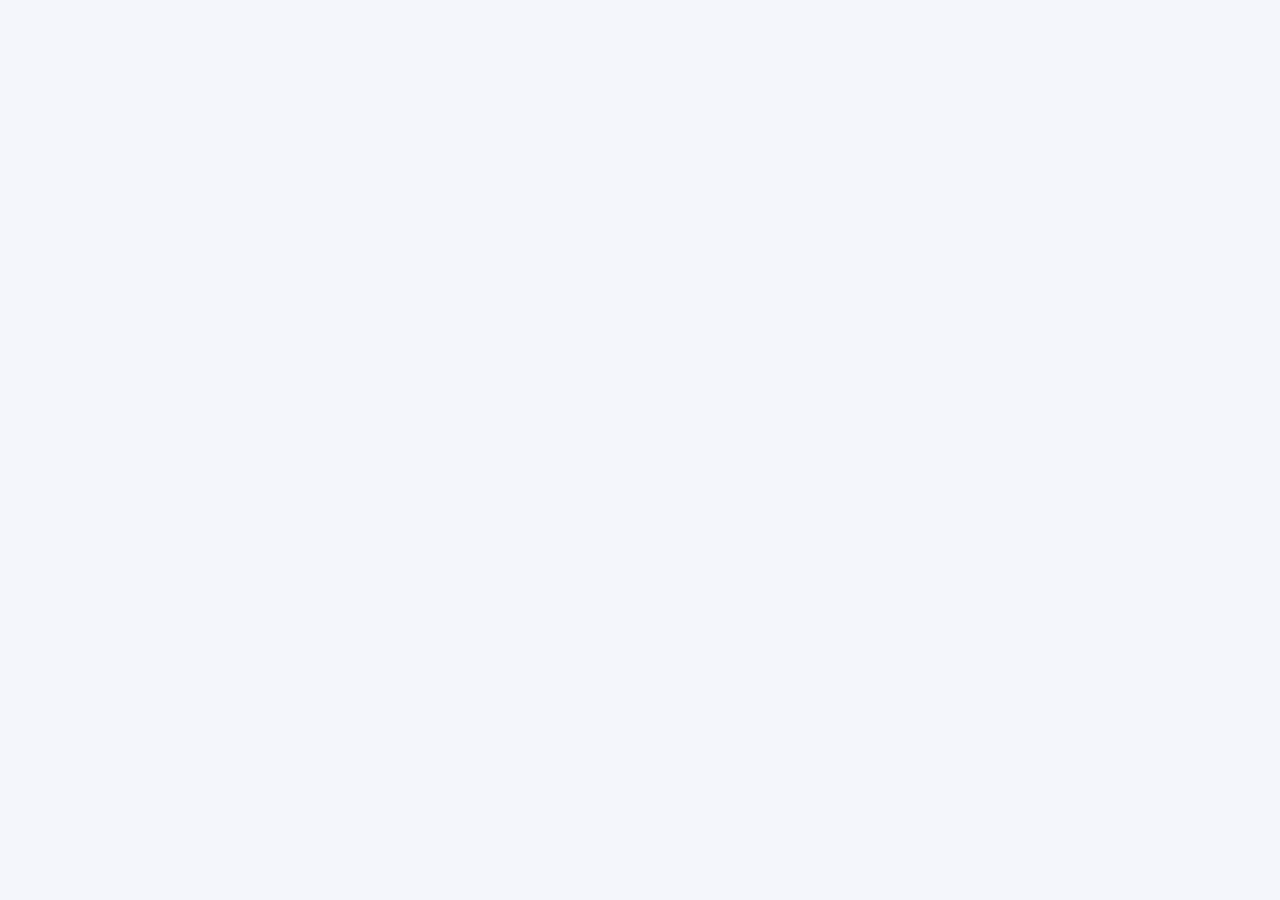
==== index.html @ 140d2821 "Update index.html" ====
<!DOCTYPE html>
<html lang="de">
<head>
<meta charset="UTF-8" />
<meta name="viewport" content="width=device-width, initial-scale=1.0" />
<title>Mathe-Trainer</title>

<style>
body {
  font-family: Arial;
  background: #f4f6fb;
  margin: 0;
  padding: 20px;
}

.app {
  max-width: 700px;
  margin: auto;
}

.card {
  background: white;
  border-radius: 20px;
  padding: 20px;
  box-shadow: 0 10px 30px rgba(0,0,0,.1);
}

.header {
  display: flex;
  justify-content: space-between;
  align-items: center;
}

.logo {
  font-size: 40px;
}

.badge {
  padding: 8px 12px;
  border-radius: 999px;
  background: #fee2e2;
  font-weight: bold;
}

.options {
  display: flex;
  gap: 10px;
  margin-bottom: 20px;
  flex-wrap: wrap;
}

.option {
  padding: 10px 14px;
  border: 1px solid #ccc;
  border-radius: 10px;
  cursor: pointer;
  font-weight: bold;
}

.option.active {
  background: #c4001a;
  color: white;
}

.btn {
  width: 100%;
  padding: 14px;
  background
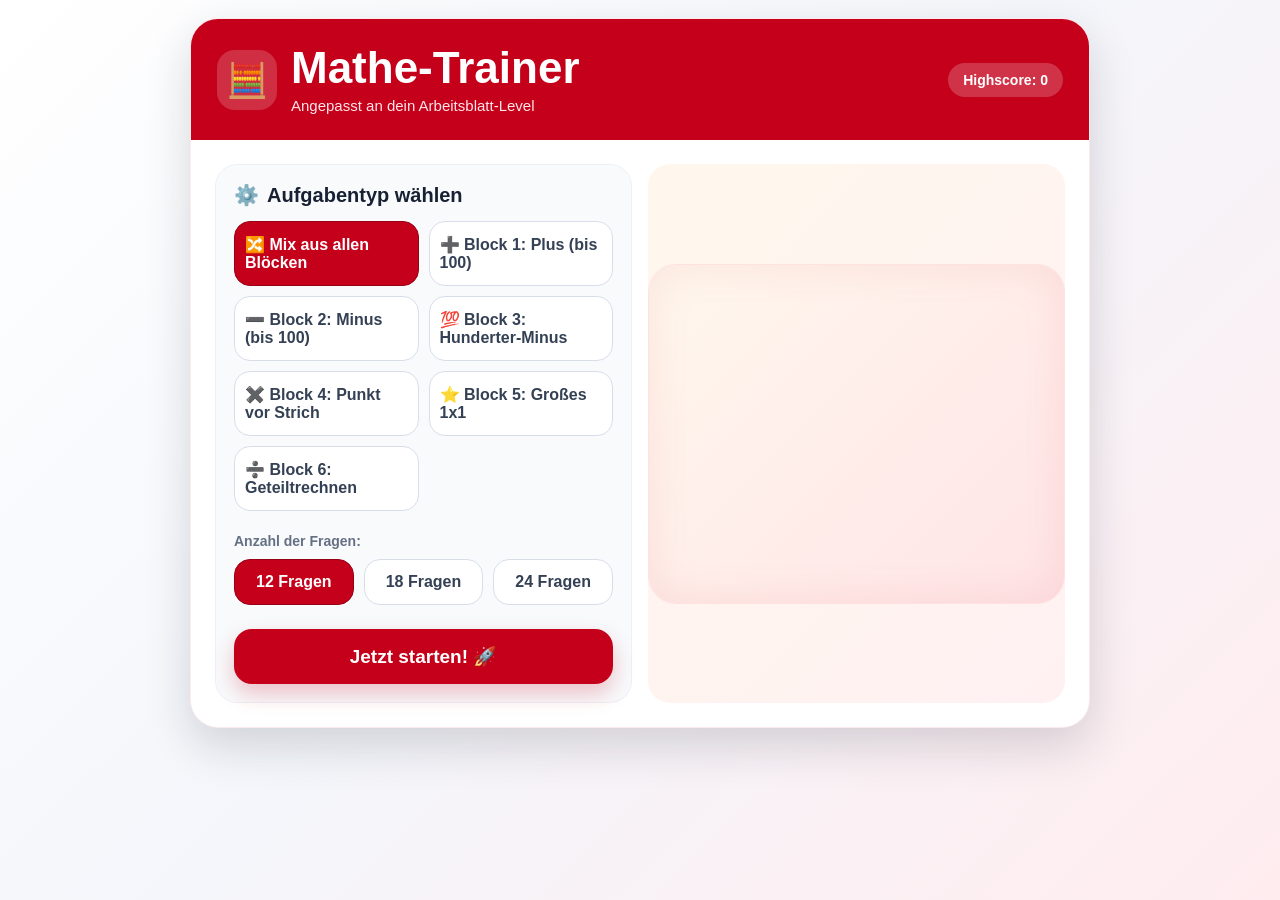
==== commit 41205468: "Update index.html" ====
--- a/index.html
+++ b/index.html
@@ -3,66 +3,157 @@
 <head>
 <meta charset="UTF-8" />
 <meta name="viewport" content="width=device-width, initial-scale=1.0" />
-<title>Mathe-Trainer</title>
+<title>Mathe-Trainer für 9-Jährige</title>
+<style>
+:root{
+  --red:#c4001a;
+  --red-dark:#970015;
+  --bg:#f4f6fb;
+  --card:#ffffff;
+  --text:#182033;
+  --muted:#667085;
+  --green:#138a36;
+  --yellow:#f6b300;
+  --blue:#2563eb;
+  --shadow:0 18px 46px rgba(16,24,40,.16);
+}
+*{box-sizing:border-box}
+body{
+  margin:0;
+  min-height:100vh;
+  font-family:Arial, Helvetica, sans-serif;
+  color:var(--text);
+  background:linear-gradient(135deg,#fff 0%,#f4f6fb 48%,#ffecef 100%);
+  padding:18px;
+}
+.app{width:min(900px,100%);margin:0 auto}
+.card{background:var(--card);border-radius:28px;box-shadow:var(--shadow);overflow:hidden;border:1px solid rgba(196,0,26,.08)}
+.header{background:var(--red);color:#fff;padding:26px;display:flex;align-items:center;justify-content:space-between;gap:16px}
+.brand{display:flex;align-items:center;gap:14px}
+.logo{width:60px;height:60px;border-radius:18px;background:rgba(255,255,255,.18);display:grid;place-items:center;font-size:34px}
+h1{margin:0;font-size:clamp(28px,5vw,44px);line-height:1.05}
+.subtitle{margin:6px 0 0;color:#ffe5e9;font-size:15px}
+.content{padding:24px}
+.grid{display:grid;gap:16px}
+.grid.two{grid-template-columns:1fr 1fr}
+.grid.three{grid-template-columns:repeat(3,1fr)}
+@media(max-width:760px){
+  .grid.two,.grid.three{grid-template-columns:1fr}
+  .header{align-items:flex-start;flex-direction:column}
+  .content{padding:18px}
+}
+.panel{background:#f8fafc;border:1px solid #edf0f5;border-radius:22px;padding:18px}
+.panel-title{font-weight:900;font-size:20px;margin:0 0 14px;display:flex;gap:8px;align-items:center}
+.options{display:grid;gap:10px;grid-template-columns:repeat(2,1fr)}
+@media(max-width:640px){
+  .options{grid-template-columns:1fr}
+}
+.option{border:1px solid #d8dee9;background:white;color:#344054;border-radius:16px;padding:13px 10px;font-weight:900;cursor:pointer;transition:.15s ease;text-align:left}
+.option:hover{background:#f0f0f0}
+.option.active{background:var(--red);color:white;border-color:var(--red-dark)}
+.btn{width:100%;border:0;border-radius:18px;padding:16px 18px;font-size:19px;font-weight:900;cursor:pointer;background:var(--red);color:white;box-shadow:0 10px 22px rgba(196,0,26,.23);transition:.15s ease}
+.btn:hover{background:var(--red-dark);transform:translateY(-2px)}
+.btn.secondary{background:#6b7280;box-shadow:0 10px 22px rgba(0,0,0,.1)}
+.btn.secondary:hover{background:#4b5563}
+.stats{display:grid;grid-template-columns:repeat(5,1fr);gap:10px;margin-bottom:18px}
+@media(max-width:760px){
+  .stats{grid-template-columns:1fr 1fr}
+  .stats .wide{grid-column:1/-1}
+}
+.stat{background:#fff;border:1px solid #edf0f5;border-radius:18px;padding:12px;text-align:center;font-weight:900}
+.stat small{display:block;color:var(--muted);font-weight:700;margin-top:3px;font-size:12px}
+.progress-wrap{height:13px;background:#edf0f5;border-radius:999px;overflow:hidden;margin:8px 0 20px}
+.progress{height:100%;width:0%;background:var(--red);border-radius:999px;transition:.25s ease}
+.task-box{text-align:center;background:#f8fafc;border:1px solid #edf0f5;border-radius:28px;padding:28px 18px;margin-bottom:16px}
+.badges{display:flex;justify-content:center;gap:8px;flex-wrap:wrap;margin-bottom:16px}
+.badge{background:#fee2e2;color:#c4001a;border:1px solid #fecaca;border-radius:999px;padding:8px 14px;font-weight:900;font-size:14px}
+.task{font-size:clamp(44px,10vw,72px);font-weight:900;margin:12px 0 20px;letter-spacing:-1px}
+.answer{width:min(300px,100%);border:1px solid #ccd2df;border-radius:18px;padding:14px 18px;text-align:center;font-size:24px;font-weight:900;margin:0 auto;display:block}
+.answer:focus{outline:2px solid var(--red);border-color:transparent}
+.tip-box{background:#eff6ff;color:#1e3a8a;border:1px solid #bfdbfe;border-radius:18px;padding:14px 16px;margin:14px 0;font-size:17px;font-weight:800;line-height:1.45;text-align:left}
+.tip-box strong{color:#1d4ed8}
+.feedback{min-height:50px;display:flex;align-items:center;justify-content:center;border-radius:18px;font-size:22px;font-weight:900;margin-bottom:14px;text-align:center}
+.feedback.ok{background:#eaf8ef;color:var(--green)}
+.feedback.bad{background:#fee2e2;color:var(--red)}
+.reward-live{text-align:center;min-height:38px;font-size:24px;font-weight:900;color:#7c2d12;margin-bottom:12px}
+.summary-title{text-align:center;font-size:38px;margin:8px 0}
+.big{text-align:center;font-size:64px;font-weight:900;color:var(--red);margin:16px 0}
+.hidden{display:none!important}
+.hint{color:var(--muted);font-size:14px;line-height:1.45}
+.pill{display:inline-block;background:#fff;border:1px solid #e5e7eb;border-radius:999px;padding:5px 10px;margin-right:6px}
+.list{display:flex;flex-direction:column;gap:8px;max-height:260px;overflow-y:auto;padding-right:4px}
+.row{display:flex;justify-content:space-between;align-items:center;background:#fff;border:1px solid #edf0f5;border-radius:12px;padding:10px 14px;font-size:15px}
+.row.wrong{border-color:#fecaca;background:#fff5f5}
+.footer-actions{display:grid;grid-template-columns:1fr 1fr;gap:12px;margin-top:16px}
+@media(max-width:640px){.footer-actions{grid-template-columns:1fr}}
+.visual-panel{display:flex;align-items:center;justify-content:center;min-height:340px;background:linear-gradient(135deg,#fff7ed,#fff1f2);border-radius:22px;overflow:hidden}
+.css-hero{position:relative;width:100%;max-width:520px;height:340px;border-radius:28px;background:linear-gradient(135deg,#fff7ed,#ffe4e6);overflow:hidden;border:1px solid #fee2e2;box-shadow:inset 0 0 46px rgba(196,0,26,.08)}
+.sun{position:absolute;left:34px;top:32px;width:62px;height:62px;border-radius:50%;background:#fde68a;box-shadow:0 0 0 12px rgba(253,230,138,.28)}
+.decor{position:absolute;border-radius:50%;opacity:.9}
+.decor-a{right:48px;top:42px;width:38px;height:38px;background:#bfdbfe}
+.decor-b{right:62px;bottom:42px;width:54px;height:54px;background:#bbf7d0}
+.mini-symbol{position:absolute;font-weight:900;color:rgba(196,0,26,.22);font-size:34px}
+.symbol-plus{left:128px;top:34px}
+.symbol-times{right:130px;top:112px}
+.symbol-divide{left:58px;bottom:136px}
+.mascot{position:absolute;left:50%;top:24px;transform:translateX(-50%);width:78px;height:78px;border-radius:24px;background:#fff;display:flex;align-items:center;justify-content:center;font-size:44px;box-shadow:0 4px 12px rgba(0,0,0,.08)}
+.math-board{position:absolute;left:58px;right:58px;top:98px;height:166px;background:#fff;border-radius:28px;box-shadow:0 14px 30px rgba(127,29,29,.14);display:grid;grid-template-columns:1fr 1fr;gap:16px;padding:12px}
+.math-card{border-radius:18px;display:flex;align-items:center;justify-content:center;font-size:24px;font-weight:900;letter-spacing:.3px}
+.red-card{background:#fee2e2;color:#c4001a}
+.blue-card{background:#bfdbfe;color:#1e3a8a}
+.green-card{background:#bbf7d0;color:#065f46}
+.yellow-card{background:#fef3c7;color:#92400e}
+.coin-stack{position:absolute;left:32px;bottom:46px;width:96px;height:84px;z-index:4}
+.coin{position:absolute;width:62px;height:62px;border-radius:50%;background:#fbbf24;border:8px solid #fde68a;box-shadow:0 4px 12px rgba(0,0,0,.1)}
+.coin-1{left:0;top:0}
+.coin-2{left:24px;top:8px}
+.coin-3{left:20px;top:22px;display:flex;align-items:center;justify-content:center;font-size:32px}
+.star-medal{position:absolute;right:38px;bottom:72px;width:84px;height:84px;border-radius:28px;background:#fff7cc;border:4px solid #facc15;display:flex;align-items:center;justify-content:center;font-size:48px;box-shadow:0 4px 12px rgba(0,0,0,.1)}
+.level-ribbon{position:absolute;left:50%;transform:translateX(-50%);bottom:48px;background:linear-gradient(135deg,#ef4444,#c4001a);color:#fff;border-radius:999px;padding:12px 24px;font-size:21px;font-weight:900;box-shadow:0 4px 12px rgba(196,0,26,.3)}
+.hero-caption{position:absolute;left:0;right:0;bottom:12px;text-align:center;font-size:19px;font-weight:900;color:#7f1d1d}
+</style>
+</head>
+<body>
+<div class="app">
+  <div class="card">
+    <!-- Header -->
+    <div class="header">
+      <div class="brand">
+        <div class="logo">🧮</div>
+        <div>
+          <h1>Mathe-Trainer</h1>
+          <p class="subtitle">Angepasst an dein Arbeitsblatt-Level</p>
+        </div>
+      </div>
+      <div id="headerHighscore" class="badge" style="background:rgba(255,255,255,0.2); color:#fff; border-color:transparent;">Highscore: <span id="valHighscore">0</span></div>
+    </div>
 
-<style>
-body {
-  font-family: Arial;
-  background: #f4f6fb;
-  margin: 0;
-  padding: 20px;
-}
+    <div class="content">
+      
+      <!-- SCREEN 1: Setup / Start -->
+      <div id="screenSetup" class="grid two">
+        <div class="panel">
+          <div class="panel-title"><span>⚙️</span> Aufgabentyp wählen</div>
+          
+          <div class="options" id="optType" style="margin-bottom:20px;">
+            <div class="option active" data-value="mix">🔀 Mix aus allen Blöcken</div>
+            <div class="option" data-value="b1">➕ Block 1: Plus (bis 100)</div>
+            <div class="option" data-value="b2">➖ Block 2: Minus (bis 100)</div>
+            <div class="option" data-value="b3">💯 Block 3: Hunderter-Minus</div>
+            <div class="option" data-value="b4">✖️ Block 4: Punkt vor Strich</div>
+            <div class="option" data-value="b5">⭐ Block 5: Großes 1x1</div>
+            <div class="option" data-value="b6">➗ Block 6: Geteiltrechnen</div>
+          </div>
 
-.app {
-  max-width: 700px;
-  margin: auto;
-}
+          <p class="hint" style="margin-bottom:8px;"><strong>Anzahl der Fragen:</strong></p>
+          <div class="options" style="grid-template-columns: repeat(3, 1fr); margin-bottom:24px;" id="optCount">
+            <div class="option active" data-value="12" style="text-align:center;">12 Fragen</div>
+            <div class="option" data-value="18" style="text-align:center;">18 Fragen</div>
+            <div class="option" data-value="24" style="text-align:center;">24 Fragen</div>
+          </div>
 
-.card {
-  background: white;
-  border-radius: 20px;
-  padding: 20px;
-  box-shadow: 0 10px 30px rgba(0,0,0,.1);
-}
+          <button class="btn" id="btnStart">Jetzt starten! 🚀</button>
+        </div>
 
-.header {
-  display: flex;
-  justify-content: space-between;
-  align-items: center;
-}
-
-.logo {
-  font-size: 40px;
-}
-
-.badge {
-  padding: 8px 12px;
-  border-radius: 999px;
-  background: #fee2e2;
-  font-weight: bold;
-}
-
-.options {
-  display: flex;
-  gap: 10px;
-  margin-bottom: 20px;
-  flex-wrap: wrap;
-}
-
-.option {
-  padding: 10px 14px;
-  border: 1px solid #ccc;
-  border-radius: 10px;
-  cursor: pointer;
-  font-weight: bold;
-}
-
-.option.active {
-  background: #c4001a;
-  color: white;
-}
-
-.btn {
-  width: 100%;
-  padding: 14px;
-  background
+        <div class="visual-panel">
+          <div class="css-hero">
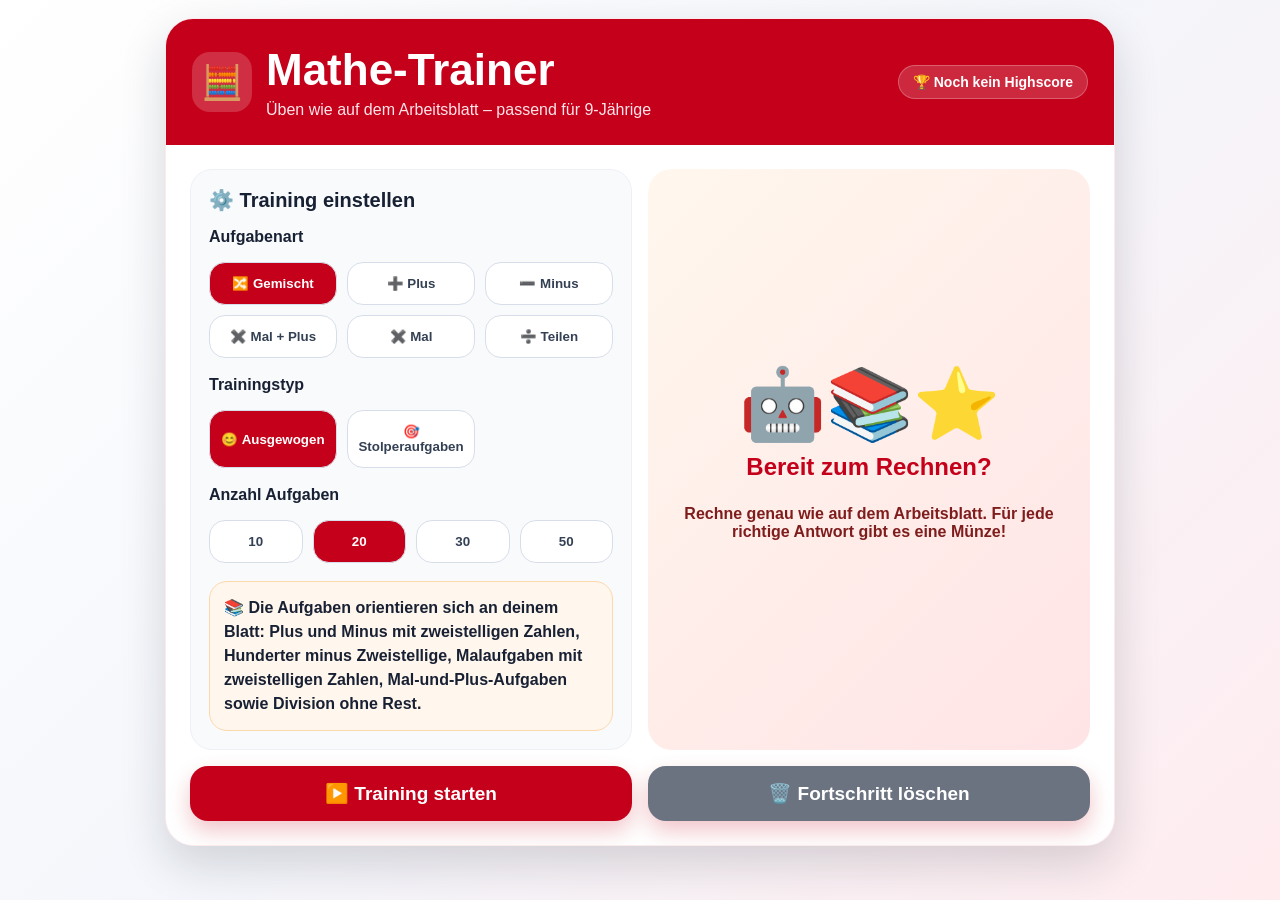
==== commit 63ff82d5: "Update index.html" ====
--- a/index.html
+++ b/index.html
@@ -1,159 +1,2173 @@
 <!DOCTYPE html>
 <html lang="de">
 <head>
-<meta charset="UTF-8" />
-<meta name="viewport" content="width=device-width, initial-scale=1.0" />
+<meta charset="UTF-8">
+<meta name="viewport" content="width=device-width, initial-scale=1.0">
 <title>Mathe-Trainer für 9-Jährige</title>
+
 <style>
 :root{
   --red:#c4001a;
   --red-dark:#970015;
   --bg:#f4f6fb;
-  --card:#ffffff;
+  --card:#fff;
   --text:#182033;
   --muted:#667085;
   --green:#138a36;
+  --blue:#2563eb;
   --yellow:#f6b300;
-  --blue:#2563eb;
   --shadow:0 18px 46px rgba(16,24,40,.16);
 }
+
 *{box-sizing:border-box}
+
 body{
   margin:0;
   min-height:100vh;
-  font-family:Arial, Helvetica, sans-serif;
+  font-family:Arial,Helvetica,sans-serif;
   color:var(--text);
-  background:linear-gradient(135deg,#fff 0%,#f4f6fb 48%,#ffecef 100%);
+  background:linear-gradient(135deg,#fff,#f4f6fb 50%,#ffecef);
   padding:18px;
 }
-.app{width:min(900px,100%);margin:0 auto}
-.card{background:var(--card);border-radius:28px;box-shadow:var(--shadow);overflow:hidden;border:1px solid rgba(196,0,26,.08)}
-.header{background:var(--red);color:#fff;padding:26px;display:flex;align-items:center;justify-content:space-between;gap:16px}
-.brand{display:flex;align-items:center;gap:14px}
-.logo{width:60px;height:60px;border-radius:18px;background:rgba(255,255,255,.18);display:grid;place-items:center;font-size:34px}
-h1{margin:0;font-size:clamp(28px,5vw,44px);line-height:1.05}
-.subtitle{margin:6px 0 0;color:#ffe5e9;font-size:15px}
-.content{padding:24px}
-.grid{display:grid;gap:16px}
-.grid.two{grid-template-columns:1fr 1fr}
-.grid.three{grid-template-columns:repeat(3,1fr)}
+
+.app{
+  width:min(950px,100%);
+  margin:0 auto;
+}
+
+.card{
+  background:var(--card);
+  border-radius:28px;
+  box-shadow:var(--shadow);
+  overflow:hidden;
+  border:1px solid rgba(196,0,26,.08);
+}
+
+.header{
+  background:var(--red);
+  color:#fff;
+  padding:26px;
+  display:flex;
+  align-items:center;
+  justify-content:space-between;
+  gap:16px;
+}
+
+.brand{
+  display:flex;
+  align-items:center;
+  gap:14px;
+}
+
+.logo{
+  width:60px;
+  height:60px;
+  border-radius:18px;
+  background:rgba(255,255,255,.18);
+  display:grid;
+  place-items:center;
+  font-size:34px;
+}
+
+h1{
+  margin:0;
+  font-size:clamp(28px,5vw,44px);
+}
+
+.subtitle{
+  margin:6px 0 0;
+  color:#ffe5e9;
+}
+
+.content{
+  padding:24px;
+}
+
+.grid{
+  display:grid;
+  gap:16px;
+}
+
+.grid.two{
+  grid-template-columns:1fr 1fr;
+}
+
 @media(max-width:760px){
-  .grid.two,.grid.three{grid-template-columns:1fr}
-  .header{align-items:flex-start;flex-direction:column}
-  .content{padding:18px}
-}
-.panel{background:#f8fafc;border:1px solid #edf0f5;border-radius:22px;padding:18px}
-.panel-title{font-weight:900;font-size:20px;margin:0 0 14px;display:flex;gap:8px;align-items:center}
-.options{display:grid;gap:10px;grid-template-columns:repeat(2,1fr)}
+  .grid.two{
+    grid-template-columns:1fr;
+  }
+
+  .header{
+    flex-direction:column;
+    align-items:flex-start;
+  }
+
+  .content{
+    padding:18px;
+  }
+}
+
+.panel{
+  background:#f8fafc;
+  border:1px solid #edf0f5;
+  border-radius:22px;
+  padding:18px;
+}
+
+.panel-title{
+  font-weight:900;
+  font-size:20px;
+  margin:0 0 14px;
+}
+
+.options{
+  display:grid;
+  gap:10px;
+  grid-template-columns:repeat(3,1fr);
+  margin-bottom:18px;
+}
+
+.options.four{
+  grid-template-columns:repeat(4,1fr);
+}
+
 @media(max-width:640px){
-  .options{grid-template-columns:1fr}
-}
-.option{border:1px solid #d8dee9;background:white;color:#344054;border-radius:16px;padding:13px 10px;font-weight:900;cursor:pointer;transition:.15s ease;text-align:left}
-.option:hover{background:#f0f0f0}
-.option.active{background:var(--red);color:white;border-color:var(--red-dark)}
-.btn{width:100%;border:0;border-radius:18px;padding:16px 18px;font-size:19px;font-weight:900;cursor:pointer;background:var(--red);color:white;box-shadow:0 10px 22px rgba(196,0,26,.23);transition:.15s ease}
-.btn:hover{background:var(--red-dark);transform:translateY(-2px)}
-.btn.secondary{background:#6b7280;box-shadow:0 10px 22px rgba(0,0,0,.1)}
-.btn.secondary:hover{background:#4b5563}
-.stats{display:grid;grid-template-columns:repeat(5,1fr);gap:10px;margin-bottom:18px}
+  .options,
+  .options.four{
+    grid-template-columns:1fr 1fr;
+  }
+}
+
+.option{
+  border:1px solid #d8dee9;
+  background:white;
+  color:#344054;
+  border-radius:16px;
+  padding:13px 10px;
+  font-weight:900;
+  cursor:pointer;
+  transition:.15s;
+}
+
+.option:hover{
+  background:#f0f0f0;
+}
+
+.option.active{
+  background:var(--red);
+  color:#fff;
+}
+
+.btn{
+  width:100%;
+  border:0;
+  border-radius:18px;
+  padding:16px 18px;
+  font-size:19px;
+  font-weight:900;
+  cursor:pointer;
+  background:var(--red);
+  color:white;
+  box-shadow:0 10px 22px rgba(196,0,26,.23);
+}
+
+.btn:hover{
+  background:var(--red-dark);
+}
+
+.btn.secondary{
+  background:#6b7280;
+}
+
+.stats{
+  display:grid;
+  grid-template-columns:repeat(5,1fr);
+  gap:10px;
+  margin-bottom:18px;
+}
+
 @media(max-width:760px){
-  .stats{grid-template-columns:1fr 1fr}
-  .stats .wide{grid-column:1/-1}
-}
-.stat{background:#fff;border:1px solid #edf0f5;border-radius:18px;padding:12px;text-align:center;font-weight:900}
-.stat small{display:block;color:var(--muted);font-weight:700;margin-top:3px;font-size:12px}
-.progress-wrap{height:13px;background:#edf0f5;border-radius:999px;overflow:hidden;margin:8px 0 20px}
-.progress{height:100%;width:0%;background:var(--red);border-radius:999px;transition:.25s ease}
-.task-box{text-align:center;background:#f8fafc;border:1px solid #edf0f5;border-radius:28px;padding:28px 18px;margin-bottom:16px}
-.badges{display:flex;justify-content:center;gap:8px;flex-wrap:wrap;margin-bottom:16px}
-.badge{background:#fee2e2;color:#c4001a;border:1px solid #fecaca;border-radius:999px;padding:8px 14px;font-weight:900;font-size:14px}
-.task{font-size:clamp(44px,10vw,72px);font-weight:900;margin:12px 0 20px;letter-spacing:-1px}
-.answer{width:min(300px,100%);border:1px solid #ccd2df;border-radius:18px;padding:14px 18px;text-align:center;font-size:24px;font-weight:900;margin:0 auto;display:block}
-.answer:focus{outline:2px solid var(--red);border-color:transparent}
-.tip-box{background:#eff6ff;color:#1e3a8a;border:1px solid #bfdbfe;border-radius:18px;padding:14px 16px;margin:14px 0;font-size:17px;font-weight:800;line-height:1.45;text-align:left}
-.tip-box strong{color:#1d4ed8}
-.feedback{min-height:50px;display:flex;align-items:center;justify-content:center;border-radius:18px;font-size:22px;font-weight:900;margin-bottom:14px;text-align:center}
-.feedback.ok{background:#eaf8ef;color:var(--green)}
-.feedback.bad{background:#fee2e2;color:var(--red)}
-.reward-live{text-align:center;min-height:38px;font-size:24px;font-weight:900;color:#7c2d12;margin-bottom:12px}
-.summary-title{text-align:center;font-size:38px;margin:8px 0}
-.big{text-align:center;font-size:64px;font-weight:900;color:var(--red);margin:16px 0}
-.hidden{display:none!important}
-.hint{color:var(--muted);font-size:14px;line-height:1.45}
-.pill{display:inline-block;background:#fff;border:1px solid #e5e7eb;border-radius:999px;padding:5px 10px;margin-right:6px}
-.list{display:flex;flex-direction:column;gap:8px;max-height:260px;overflow-y:auto;padding-right:4px}
-.row{display:flex;justify-content:space-between;align-items:center;background:#fff;border:1px solid #edf0f5;border-radius:12px;padding:10px 14px;font-size:15px}
-.row.wrong{border-color:#fecaca;background:#fff5f5}
-.footer-actions{display:grid;grid-template-columns:1fr 1fr;gap:12px;margin-top:16px}
-@media(max-width:640px){.footer-actions{grid-template-columns:1fr}}
-.visual-panel{display:flex;align-items:center;justify-content:center;min-height:340px;background:linear-gradient(135deg,#fff7ed,#fff1f2);border-radius:22px;overflow:hidden}
-.css-hero{position:relative;width:100%;max-width:520px;height:340px;border-radius:28px;background:linear-gradient(135deg,#fff7ed,#ffe4e6);overflow:hidden;border:1px solid #fee2e2;box-shadow:inset 0 0 46px rgba(196,0,26,.08)}
-.sun{position:absolute;left:34px;top:32px;width:62px;height:62px;border-radius:50%;background:#fde68a;box-shadow:0 0 0 12px rgba(253,230,138,.28)}
-.decor{position:absolute;border-radius:50%;opacity:.9}
-.decor-a{right:48px;top:42px;width:38px;height:38px;background:#bfdbfe}
-.decor-b{right:62px;bottom:42px;width:54px;height:54px;background:#bbf7d0}
-.mini-symbol{position:absolute;font-weight:900;color:rgba(196,0,26,.22);font-size:34px}
-.symbol-plus{left:128px;top:34px}
-.symbol-times{right:130px;top:112px}
-.symbol-divide{left:58px;bottom:136px}
-.mascot{position:absolute;left:50%;top:24px;transform:translateX(-50%);width:78px;height:78px;border-radius:24px;background:#fff;display:flex;align-items:center;justify-content:center;font-size:44px;box-shadow:0 4px 12px rgba(0,0,0,.08)}
-.math-board{position:absolute;left:58px;right:58px;top:98px;height:166px;background:#fff;border-radius:28px;box-shadow:0 14px 30px rgba(127,29,29,.14);display:grid;grid-template-columns:1fr 1fr;gap:16px;padding:12px}
-.math-card{border-radius:18px;display:flex;align-items:center;justify-content:center;font-size:24px;font-weight:900;letter-spacing:.3px}
-.red-card{background:#fee2e2;color:#c4001a}
-.blue-card{background:#bfdbfe;color:#1e3a8a}
-.green-card{background:#bbf7d0;color:#065f46}
-.yellow-card{background:#fef3c7;color:#92400e}
-.coin-stack{position:absolute;left:32px;bottom:46px;width:96px;height:84px;z-index:4}
-.coin{position:absolute;width:62px;height:62px;border-radius:50%;background:#fbbf24;border:8px solid #fde68a;box-shadow:0 4px 12px rgba(0,0,0,.1)}
-.coin-1{left:0;top:0}
-.coin-2{left:24px;top:8px}
-.coin-3{left:20px;top:22px;display:flex;align-items:center;justify-content:center;font-size:32px}
-.star-medal{position:absolute;right:38px;bottom:72px;width:84px;height:84px;border-radius:28px;background:#fff7cc;border:4px solid #facc15;display:flex;align-items:center;justify-content:center;font-size:48px;box-shadow:0 4px 12px rgba(0,0,0,.1)}
-.level-ribbon{position:absolute;left:50%;transform:translateX(-50%);bottom:48px;background:linear-gradient(135deg,#ef4444,#c4001a);color:#fff;border-radius:999px;padding:12px 24px;font-size:21px;font-weight:900;box-shadow:0 4px 12px rgba(196,0,26,.3)}
-.hero-caption{position:absolute;left:0;right:0;bottom:12px;text-align:center;font-size:19px;font-weight:900;color:#7f1d1d}
+  .stats{
+    grid-template-columns:1fr 1fr;
+  }
+
+  .stats .wide{
+    grid-column:1/-1;
+  }
+}
+
+.stat{
+  background:#fff;
+  border:1px solid #edf0f5;
+  border-radius:18px;
+  padding:12px;
+  text-align:center;
+  font-weight:900;
+}
+
+.stat small{
+  display:block;
+  color:var(--muted);
+  margin-top:3px;
+  font-size:12px;
+}
+
+.progress-wrap{
+  height:13px;
+  background:#edf0f5;
+  border-radius:999px;
+  overflow:hidden;
+  margin:8px 0 20px;
+}
+
+.progress{
+  height:100%;
+  width:0%;
+  background:var(--red);
+  transition:.25s;
+}
+
+.task-box{
+  text-align:center;
+  background:#f8fafc;
+  border:1px solid #edf0f5;
+  border-radius:28px;
+  padding:28px 18px;
+  margin-bottom:16px;
+}
+
+.badges{
+  display:flex;
+  justify-content:center;
+  gap:8px;
+  flex-wrap:wrap;
+  margin-bottom:16px;
+}
+
+.badge{
+  background:#fee2e2;
+  color:#c4001a;
+  border:1px solid #fecaca;
+  border-radius:999px;
+  padding:8px 14px;
+  font-weight:900;
+  font-size:14px;
+}
+
+.task{
+  font-size:clamp(42px,10vw,76px);
+  font-weight:900;
+  margin:20px 0 24px;
+  letter-spacing:-1px;
+}
+
+.answer{
+  width:min(300px,100%);
+  border:2px solid #ccd2df;
+  border-radius:18px;
+  padding:14px 18px;
+  text-align:center;
+  font-size:24px;
+  font-weight:900;
+  margin:0 auto;
+}
+
+.answer:focus{
+  outline:none;
+  border-color:var(--red);
+  box-shadow:0 0 0 4px rgba(196,0,26,.1);
+}
+
+.tip-box{
+  background:#eff6ff;
+  color:#1e3a8a;
+  border:1px solid #bfdbfe;
+  border-radius:18px;
+  padding:14px 16px;
+  margin:0 0 14px;
+  font-size:17px;
+  font-weight:800;
+  line-height:1.45;
+}
+
+.feedback{
+  min-height:55px;
+  display:flex;
+  align-items:center;
+  justify-content:center;
+  border-radius:18px;
+  font-size:22px;
+  font-weight:900;
+  margin-bottom:14px;
+  text-align:center;
+}
+
+.feedback.ok{
+  background:#eaf8ef;
+  color:var(--green);
+}
+
+.feedback.bad{
+  background:#fee2e2;
+  color:var(--red);
+}
+
+.reward-live{
+  min-height:38px;
+  text-align:center;
+  font-size:22px;
+  font-weight:900;
+  color:#7c2d12;
+  margin-bottom:12px;
+}
+
+.summary-title{
+  text-align:center;
+  font-size:38px;
+}
+
+.big{
+  text-align:center;
+  font-size:64px;
+  font-weight:900;
+  color:var(--red);
+  margin:16px 0;
+}
+
+.stars{
+  text-align:center;
+  font-size:42px;
+  margin-bottom:20px;
+}
+
+.hidden{
+  display:none!important;
+}
+
+.list{
+  display:flex;
+  flex-direction:column;
+  gap:8px;
+}
+
+.row{
+  display:flex;
+  justify-content:space-between;
+  align-items:center;
+  background:#fff;
+  border:1px solid #edf0f5;
+  border-radius:12px;
+  padding:10px 14px;
+}
+
+.row.wrong{
+  border-color:#fecaca;
+  background:#fff7f7;
+}
+
+.footer-actions{
+  display:grid;
+  grid-template-columns:1fr 1fr;
+  gap:12px;
+  margin-top:16px;
+}
+
+@media(max-width:640px){
+  .footer-actions{
+    grid-template-columns:1fr;
+  }
+}
+
+.hero{
+  background:linear-gradient(135deg,#fff7ed,#ffe4e6);
+  border-radius:24px;
+  padding:25px;
+  text-align:center;
+  min-height:260px;
+  display:flex;
+  flex-direction:column;
+  justify-content:center;
+}
+
+.hero .emoji{
+  font-size:70px;
+}
+
+.hero h2{
+  color:var(--red);
+  margin:8px 0;
+}
+
+.hero p{
+  font-weight:700;
+  color:#7f1d1d;
+}
+
+.info{
+  background:#fff7ed;
+  border:1px solid #fed7aa;
+  border-radius:18px;
+  padding:14px;
+  line-height:1.5;
+  font-weight:700;
+}
 </style>
 </head>
+
 <body>
+
 <div class="app">
-  <div class="card">
-    <!-- Header -->
-    <div class="header">
-      <div class="brand">
-        <div class="logo">🧮</div>
-        <div>
-          <h1>Mathe-Trainer</h1>
-          <p class="subtitle">Angepasst an dein Arbeitsblatt-Level</p>
-        </div>
+<div class="card">
+
+<header class="header">
+  <div class="brand">
+    <div class="logo">🧮</div>
+    <div>
+      <h1>Mathe-Trainer</h1>
+      <p class="subtitle">Üben wie auf dem Arbeitsblatt – passend für 9-Jährige</p>
+    </div>
+  </div>
+
+  <div id="headerHighscore"
+       class="badge"
+       style="background:rgba(255,255,255,.16);
+              color:#fff;
+              border-color:rgba(255,255,255,.25)">
+    🏆 Noch kein Highscore
+  </div>
+</header>
+
+<div class="content">
+
+<!-- START -->
+<section id="startScreen">
+
+  <div class="grid two">
+
+    <div class="panel">
+
+      <p class="panel-title">⚙️ Training einstellen</p>
+
+      <p><strong>Aufgabenart</strong></p>
+
+      <div class="options" id="opOptions">
+
+        <button class="option active"
+                data-op="mix"
+                aria-pressed="true">
+          🔀 Gemischt
+        </button>
+
+        <button class="option"
+                data-op="plus"
+                aria-pressed="false">
+          ➕ Plus
+        </button>
+
+        <button class="option"
+                data-op="minus"
+                aria-pressed="false">
+          ➖ Minus
+        </button>
+
+        <button class="option"
+                data-op="mulplus"
+                aria-pressed="false">
+          ✖️ Mal + Plus
+        </button>
+
+        <button class="option"
+                data-op="mul"
+                aria-pressed="false">
+          ✖️ Mal
+        </button>
+
+        <button class="option"
+                data-op="div"
+                aria-pressed="false">
+          ➗ Teilen
+        </button>
+
       </div>
-      <div id="headerHighscore" class="badge" style="background:rgba(255,255,255,0.2); color:#fff; border-color:transparent;">Highscore: <span id="valHighscore">0</span></div>
+
+      <p><strong>Trainingstyp</strong></p>
+
+      <div class="options">
+        <button class="option active"
+                data-mode="balanced"
+                aria-pressed="true">
+          😊 Ausgewogen
+        </button>
+
+        <button class="option"
+                data-mode="focus"
+                aria-pressed="false">
+          🎯 Stolperaufgaben
+        </button>
+      </div>
+
+      <p><strong>Anzahl Aufgaben</strong></p>
+
+      <div class="options four" id="amountOptions">
+
+        <button class="option"
+                data-amount="10"
+                aria-pressed="false">
+          10
+        </button>
+
+        <button class="option active"
+                data-amount="20"
+                aria-pressed="true">
+          20
+        </button>
+
+        <button class="option"
+                data-amount="30"
+                aria-pressed="false">
+          30
+        </button>
+
+        <button class="option"
+                data-amount="50"
+                aria-pressed="false">
+          50
+        </button>
+
+      </div>
+
+      <div class="info">
+        📚 Die Aufgaben orientieren sich an deinem Blatt:
+        Plus und Minus mit zweistelligen Zahlen,
+        Hunderter minus Zweistellige,
+        Malaufgaben mit zweistelligen Zahlen,
+        Mal-und-Plus-Aufgaben sowie Division ohne Rest.
+      </div>
+
     </div>
 
-    <div class="content">
-      
-      <!-- SCREEN 1: Setup / Start -->
-      <div id="screenSetup" class="grid two">
-        <div class="panel">
-          <div class="panel-title"><span>⚙️</span> Aufgabentyp wählen</div>
-          
-          <div class="options" id="optType" style="margin-bottom:20px;">
-            <div class="option active" data-value="mix">🔀 Mix aus allen Blöcken</div>
-            <div class="option" data-value="b1">➕ Block 1: Plus (bis 100)</div>
-            <div class="option" data-value="b2">➖ Block 2: Minus (bis 100)</div>
-            <div class="option" data-value="b3">💯 Block 3: Hunderter-Minus</div>
-            <div class="option" data-value="b4">✖️ Block 4: Punkt vor Strich</div>
-            <div class="option" data-value="b5">⭐ Block 5: Großes 1x1</div>
-            <div class="option" data-value="b6">➗ Block 6: Geteiltrechnen</div>
-          </div>
-
-          <p class="hint" style="margin-bottom:8px;"><strong>Anzahl der Fragen:</strong></p>
-          <div class="options" style="grid-template-columns: repeat(3, 1fr); margin-bottom:24px;" id="optCount">
-            <div class="option active" data-value="12" style="text-align:center;">12 Fragen</div>
-            <div class="option" data-value="18" style="text-align:center;">18 Fragen</div>
-            <div class="option" data-value="24" style="text-align:center;">24 Fragen</div>
-          </div>
-
-          <button class="btn" id="btnStart">Jetzt starten! 🚀</button>
-        </div>
-
-        <div class="visual-panel">
-          <div class="css-hero">
+    <div class="hero">
+      <div class="emoji">🤖📚⭐</div>
+      <h2>Bereit zum Rechnen?</h2>
+      <p>
+        Rechne genau wie auf dem Arbeitsblatt.
+        Für jede richtige Antwort gibt es eine Münze!
+      </p>
+    </div>
+
+  </div>
+
+  <div class="grid two" style="margin-top:16px">
+
+    <button class="btn"
+            onclick="startTraining()">
+      ▶️ Training starten
+    </button>
+
+    <button class="btn secondary"
+            onclick="resetAll()">
+      🗑️ Fortschritt löschen
+    </button>
+
+  </div>
+
+</section>
+
+
+<!-- TRAINING -->
+<section id="trainingScreen" class="hidden">
+
+  <div class="stats">
+
+    <div class="stat">
+      <span id="currentNo">1</span>/<span id="totalNo">20</span>
+      <small>Aufgabe</small>
+    </div>
+
+    <div class="stat">
+      ✅ <span id="score">0</span>
+      <small>richtig</small>
+    </div>
+
+    <div class="stat">
+      🪙 <span id="coins">0</span>
+      <small>Münzen</small>
+    </div>
+
+    <div class="stat">
+      ⭐ <span id="levelText">1</span>
+      <small>Level</small>
+    </div>
+
+    <div class="stat wide">
+      ⏱ <span id="timer">00:00</span>
+      <small>Zeit</small>
+    </div>
+
+  </div>
+
+  <div class="progress-wrap">
+    <div id="progress" class="progress"></div>
+  </div>
+
+  <div class="task-box">
+
+    <div class="badges">
+
+      <span class="badge" id="typeBadge">
+        Gemischt
+      </span>
+
+      <span class="badge" id="difficultyBadge">
+        mittel
+      </span>
+
+      <span class="badge" id="rewardBadge">
+        🎁 Noch keine Belohnung
+      </span>
+
+    </div>
+
+    <div id="task" class="task">
+      53 + 29 = ?
+    </div>
+
+    <label for="answer" class="hidden">
+      Antwort
+    </label>
+
+    <input
+      id="answer"
+      class="answer"
+      type="number"
+      inputmode="numeric"
+      autocomplete="off"
+      placeholder="Antwort"
+    >
+
+  </div>
+
+  <div id="tipBox"
+       class="tip-box hidden">
+  </div>
+
+  <div id="feedback"
+       class="feedback">
+  </div>
+
+  <div id="rewardLive"
+       class="reward-live">
+  </div>
+
+  <div class="grid two">
+
+    <button id="checkBtn"
+            class="btn"
+            onclick="checkAnswer()">
+      Prüfen
+    </button>
+
+    <button class="btn secondary"
+            onclick="goHome()">
+      Startseite
+    </button>
+
+  </div>
+
+</section>
+
+
+<!-- AUSWERTUNG -->
+<section id="summaryScreen" class="hidden">
+
+  <h2 class="summary-title">
+    🏆 Training beendet
+  </h2>
+
+  <div class="big">
+    <span id="finalPercent">0</span>%
+  </div>
+
+  <div id="finalStars" class="stars">
+    ⭐
+  </div>
+
+  <div class="stats">
+
+    <div class="stat">
+      <span id="finalCorrect">0</span>
+      <small>richtig</small>
+    </div>
+
+    <div class="stat">
+      <span id="finalWrong">0</span>
+      <small>falsch</small>
+    </div>
+
+    <div class="stat">
+      🪙 <span id="finalCoins">0</span>
+      <small>Münzen</small>
+    </div>
+
+    <div class="stat">
+      ⭐ <span id="finalLevel">1</span>
+      <small>Level</small>
+    </div>
+
+    <div class="stat wide">
+      ⏱ <span id="finalTime">00:00</span>
+      <small>Zeit</small>
+    </div>
+
+  </div>
+
+  <div class="panel"
+       style="text-align:center;margin-bottom:16px">
+
+    <p class="panel-title">
+      🎁 Deine Belohnung
+    </p>
+
+    <div id="finalReward"
+         style="font-size:34px;font-weight:900">
+      🥉 Bronze-Pokal
+    </div>
+
+  </div>
+
+  <div class="grid two">
+
+    <div class="panel">
+
+      <p class="panel-title">
+        ❌ Fehler zum Üben
+      </p>
+
+      <div id="wrongList"
+           class="list">
+      </div>
+
+    </div>
+
+    <div class="panel">
+
+      <p class="panel-title">
+        📋 Alle Aufgaben
+      </p>
+
+      <div id="allList"
+           class="list">
+      </div>
+
+    </div>
+
+  </div>
+
+  <div class="footer-actions">
+
+    <button class="btn"
+            onclick="startTraining()">
+      🔄 Neues Training
+    </button>
+
+    <button class="btn secondary"
+            onclick="repeatWrong()">
+      ❌ Fehler wiederholen
+    </button>
+
+    <button class="btn secondary"
+            onclick="goHome()">
+      🏠 Startseite
+    </button>
+
+    <button class="btn secondary"
+            onclick="window.print()">
+      🖨️ Auswertung drucken
+    </button>
+
+  </div>
+
+</section>
+
+</div>
+</div>
+</div>
+
+
+<script>
+
+/* =========================================================
+   EINSTELLUNGEN
+========================================================= */
+
+const settings = {
+  operation: "mix",
+  mode: "balanced",
+  amount: 20
+};
+
+let tasks = [];
+let wrongRepeatTasks = [];
+let answers = [];
+
+let current = 0;
+let score = 0;
+let coins = 0;
+let level = 1;
+let seconds = 0;
+let timer = null;
+let checked = false;
+
+
+/* =========================================================
+   HILFSFUNKTIONEN
+========================================================= */
+
+const $ = id => document.getElementById(id);
+
+const memoryStore = {};
+
+function safeStorageGet(key, fallback) {
+
+  try {
+
+    const value = localStorage.getItem(key);
+
+    return value
+      ? JSON.parse(value)
+      : fallback;
+
+  } catch(e) {
+
+    return Object.prototype.hasOwnProperty.call(
+      memoryStore,
+      key
+    )
+      ? memoryStore[key]
+      : fallback;
+
+  }
+
+}
+
+
+function safeStorageSet(key,value){
+
+  try{
+
+    localStorage.setItem(
+      key,
+      JSON.stringify(value)
+    );
+
+  }catch(e){
+
+    memoryStore[key] = value;
+
+  }
+
+}
+
+
+function safeStorageRemove(key){
+
+  try{
+
+    localStorage.removeItem(key);
+
+  }catch(e){
+
+    delete memoryStore[key];
+
+  }
+
+}
+
+
+function choose(array){
+
+  return array[
+    Math.floor(
+      Math.random() * array.length
+    )
+  ];
+
+}
+
+
+function randomInt(min,max){
+
+  return Math.floor(
+    Math.random() * (max-min+1)
+  ) + min;
+
+}
+
+
+function formatTime(s){
+
+  const m = String(
+    Math.floor(s / 60)
+  ).padStart(2,"0");
+
+  const sec = String(
+    s % 60
+  ).padStart(2,"0");
+
+  return `${m}:${sec}`;
+
+}
+
+
+/* =========================================================
+   AUFGABEN-POOL
+
+   Diese Zahlenbereiche orientieren sich am Foto.
+========================================================= */
+
+
+/* Plus:
+   53 + 29
+   34 + 47
+   78 + 16
+*/
+
+function createAddition(){
+
+  const examples = [
+    [53,29],
+    [33,39],
+    [25,49],
+    [46,46],
+    [34,47],
+    [78,16],
+    [15,67],
+    [66,17],
+    [18,55],
+    [24,58],
+    [53,48],
+    [38,35]
+  ];
+
+  const pair = choose(examples);
+
+  return {
+    q: `${pair[0]} + ${pair[1]}`,
+    a: pair[0] + pair[1],
+    type: "➕ Plus",
+    difficulty: "Zweizellig",
+    key: `plus-${pair[0]}-${pair[1]}`
+  };
+
+}
+
+
+/* Minus:
+   88 - 19
+   84 - 46
+*/
+
+function createSubtraction(){
+
+  const examples = [
+    [88,19],
+    [84,46],
+    [52,33],
+    [44,26],
+    [38,19],
+    [25,14],
+    [75,37],
+    [67,29],
+    [53,27],
+    [95,27],
+    [42,24]
+  ];
+
+  const pair = choose(examples);
+
+  return {
+    q: `${pair[0]} − ${pair[1]}`,
+    a: pair[0] - pair[1],
+    type: "➖ Minus",
+    difficulty: "Zweizellig",
+    key: `minus-${pair[0]}-${pair[1]}`
+  };
+
+}
+
+
+/* Hunderter minus Zweistellige:
+   600 - 12
+   500 - 18
+   900 - 11
+*/
+
+function createHundredsSubtraction(){
+
+  const examples = [
+    [600,12],
+    [300,19],
+    [700,12],
+    [200,18],
+
+    [500,18],
+    [900,11],
+    [600,14],
+    [700,13],
+
+    [400,15],
+    [300,16],
+    [700,18],
+    [800,17]
+  ];
+
+  const pair = choose(examples);
+
+  return {
+    q: `${pair[0]} − ${pair[1]}`,
+    a: pair[0] - pair[1],
+    type: "➖ Hunderter − Zahl",
+    difficulty: "Knifflig",
+    key: `hund-${pair[0]}-${pair[1]}`
+  };
+
+}
+
+
+/* Mal + Plus:
+   4 · 6 + 12 = 36
+   5 · 4 + 65 = 85
+   8 · 4 + 32 = 64
+*/
+
+function createMultiplicationPlus(){
+
+  const examples = [
+    [4,6,12],
+    [5,4,65],
+    [8,4,32],
+
+    [6,8,24],
+    [4,4,41],
+    [3,9,44],
+
+    [7,4,33],
+    [5,7,53],
+    [6,6,25]
+  ];
+
+  const item = choose(examples);
+
+  return {
+    q: `${item[0]} · ${item[1]} + ${item[2]}`,
+    a: item[0] * item[1] + item[2],
+    type: "✖️ Mal + Plus",
+    difficulty: "Gemischt",
+    key: `mulplus-${item.join("-")}`
+  };
+
+}
+
+
+/* Mal:
+   7 · 16
+   5 · 23
+   6 · 38
+*/
+
+function createMultiplication(){
+
+  const examples = [
+    [7,16],
+    [6,35],
+    [5,26],
+
+    [5,23],
+    [7,42],
+    [6,38],
+
+    [4,29],
+    [5,28],
+    [3,66]
+  ];
+
+  const pair = choose(examples);
+
+  return {
+    q: `${pair[0]} · ${pair[1]}`,
+    a: pair[0] * pair[1],
+    type: "✖️ Mal",
+    difficulty: "Zweistellig",
+    key: `mul-${pair[0]}-${pair[1]}`
+  };
+
+}
+
+
+/* Division:
+   123 : 3
+   208 : 4
+   255 : 5
+*/
+
+function createDivision(){
+
+  const examples = [
+    [123,3],
+    [186,3],
+    [159,3],
+    [273,3],
+
+    [208,4],
+    [288,4],
+    [244,4],
+    [364,4],
+
+    [255,5],
+    [405,5],
+    [155,5],
+    [305,5]
+  ];
+
+  const pair = choose(examples);
+
+  return {
+    q: `${pair[0]} : ${pair[1]}`,
+    a: pair[0] / pair[1],
+    type: "➗ Teilen",
+    difficulty: "Ohne Rest",
+    key: `div-${pair[0]}-${pair[1]}`
+  };
+
+}
+
+
+/* =========================================================
+   STOLPERAUFGABEN
+========================================================= */
+
+function createFocusTask(){
+
+  const difficult = [
+
+    createHundredsSubtraction,
+    createMultiplication,
+    createMultiplicationPlus,
+    createDivision
+  ];
+
+  return choose(difficult)();
+
+}
+
+
+/* =========================================================
+   AUFGABE ERZEUGEN
+========================================================= */
+
+function generateTask(){
+
+  let task;
+
+  if(settings.mode === "focus"){
+
+    task = createFocusTask();
+
+  }else{
+
+    switch(settings.operation){
+
+      case "plus":
+        task = createAddition();
+        break;
+
+      case "minus":
+
+        /*
+          Bei "Minus" werden beide Minusarten gemischt.
+        */
+        task =
+          Math.random() < .55
+          ? createSubtraction()
+          : createHundredsSubtraction();
+
+        break;
+
+      case "mulplus":
+        task = createMultiplicationPlus();
+        break;
+
+      case "mul":
+        task = createMultiplication();
+        break;
+
+      case "div":
+        task = createDivision();
+        break;
+
+      default:
+
+        const all = [
+          createAddition,
+          createSubtraction,
+          createHundredsSubtraction,
+          createMultiplicationPlus,
+          createMultiplication,
+          createDivision
+        ];
+
+        task = choose(all)();
+
+    }
+
+  }
+
+  return task;
+}
+
+
+function createTasks(){
+
+  const result = [];
+
+  for(let i=0;i<Number(settings.amount);i++){
+
+    result.push(
+      generateTask()
+    );
+
+  }
+
+  return result;
+}
+
+
+/* =========================================================
+   FEHLERLISTE
+========================================================= */
+
+function saveMistake(task){
+
+  let mistakes =
+    safeStorageGet(
+      "matheTrainerMistakes",
+      []
+    );
+
+  mistakes =
+    mistakes.filter(
+      x => x.key !== task.key
+    );
+
+  mistakes.unshift(task);
+
+  mistakes =
+    mistakes.slice(0,10);
+
+  safeStorageSet(
+    "matheTrainerMistakes",
+    mistakes
+  );
+
+}
+
+
+/* =========================================================
+   TRAINING STARTEN
+========================================================= */
+
+function startTraining(customTasks){
+
+  clearInterval(timer);
+
+  tasks =
+    customTasks
+    ? customTasks.map(x => ({...x}))
+    : createTasks();
+
+  if(!tasks.length){
+
+    tasks = createTasks();
+
+  }
+
+  current = 0;
+  score = 0;
+  seconds = 0;
+  checked = false;
+  answers = [];
+
+  $("totalNo").textContent =
+    tasks.length;
+
+  $("score").textContent = "0";
+
+  $("timer").textContent =
+    "00:00";
+
+  showScreen(
+    "trainingScreen"
+  );
+
+  showTask();
+
+  timer = setInterval(()=>{
+
+    seconds++;
+
+    $("timer").textContent =
+      formatTime(seconds);
+
+  },1000);
+
+}
+
+
+/* =========================================================
+   AUFGABE ANZEIGEN
+========================================================= */
+
+function showTask(){
+
+  const task =
+    tasks[current];
+
+  $("currentNo").textContent =
+    current + 1;
+
+  $("totalNo").textContent =
+    tasks.length;
+
+  $("score").textContent =
+    score;
+
+  $("coins").textContent =
+    coins;
+
+  $("levelText").textContent =
+    level;
+
+  $("timer").textContent =
+    formatTime(seconds);
+
+  const percent =
+    Math.round(
+      (current / tasks.length) * 100
+    );
+
+  $("progress").style.width =
+    percent + "%";
+
+  $("typeBadge").textContent =
+    task.type;
+
+  $("difficultyBadge").textContent =
+    task.difficulty;
+
+  $("rewardBadge").textContent =
+    getLiveReward();
+
+  $("task").textContent =
+    task.q + " = ?";
+
+  $("answer").value = "";
+
+  $("feedback").className =
+    "feedback";
+
+  $("feedback").textContent =
+    "";
+
+  $("rewardLive").textContent =
+    "";
+
+  $("tipBox").classList.add(
+    "hidden"
+  );
+
+  $("tipBox").innerHTML =
+    "";
+
+  $("checkBtn").textContent =
+    "Prüfen";
+
+  checked = false;
+
+  setTimeout(()=>{
+    $("answer").focus();
+  },50);
+
+}
+
+
+/* =========================================================
+   ANTWORT PRÜFEN
+========================================================= */
+
+function checkAnswer(){
+
+  if(checked){
+
+    nextTask();
+
+    return;
+
+  }
+
+  const input =
+    $("answer").value.trim();
+
+  if(input === ""){
+
+    $("feedback").className =
+      "feedback bad";
+
+    $("feedback").textContent =
+      "✏️ Bitte zuerst eine Antwort eingeben.";
+
+    return;
+
+  }
+
+  const value =
+    Number(input);
+
+  const task =
+    tasks[current];
+
+  const correct =
+    value === task.a;
+
+  answers[current] = {
+    ...task,
+    entered:value,
+    correct
+  };
+
+  if(correct){
+
+    score++;
+    coins++;
+
+    updateLevel();
+
+    $("feedback").className =
+      "feedback ok";
+
+    $("feedback").textContent =
+      "✅ Richtig! +1 Münze";
+
+    const reward =
+      getUnlockMessage();
+
+    $("rewardLive").textContent =
+      reward;
+
+  }else{
+
+    $("feedback").className =
+      "feedback bad";
+
+    $("feedback").textContent =
+      "❌ Nicht ganz. Lösung: " +
+      task.a;
+
+    saveMistake(task);
+
+    $("tipBox").classList.remove(
+      "hidden"
+    );
+
+    $("tipBox").innerHTML =
+      "<strong>💡 Tipp:</strong> " +
+      getTip(task);
+
+  }
+
+  $("score").textContent =
+    score;
+
+  $("coins").textContent =
+    coins;
+
+  $("levelText").textContent =
+    level;
+
+  $("rewardBadge").textContent =
+    getLiveReward();
+
+  $("checkBtn").textContent =
+    current < tasks.length - 1
+      ? "Nächste Aufgabe"
+      : "Ergebnis anschauen";
+
+  checked = true;
+
+}
+
+
+/* =========================================================
+   TIPPS
+========================================================= */
+
+function getTip(task){
+
+  if(task.type.includes("Plus")){
+
+    return "Rechne zuerst die Einer und dann die Zehner. Du kannst auch in Zehnerschritten rechnen.";
+
+  }
+
+  if(task.type === "➖ Minus"){
+
+    return "Rechne zuerst die Einer und dann die Zehner. Achte darauf, wenn du einen Zehner ausleihen musst.";
+
+  }
+
+  if(task.type === "➖ Hunderter − Zahl"){
+
+    return "Ziehe zuerst die Zehner ab und danach die Einer. Beispiel: 600 − 12 = 600 − 10 − 2.";
+
+  }
+
+  if(task.type === "✖️ Mal + Plus"){
+
+    return "Punkt vor Strich: Zuerst die Malaufgabe rechnen, danach die Plusaufgabe.";
+
+  }
+
+  if(task.type === "✖️ Mal"){
+
+    return "Zerlege die zweistellige Zahl. Beispiel: 7 · 16 = 7 · 10 + 7 · 6.";
+
+  }
+
+  if(task.type === "➗ Teilen"){
+
+    return "Denke rückwärts an die passende Malaufgabe. Beispiel: 123 : 3 bedeutet: 3 · ? = 123.";
+
+  }
+
+  return "Rechne die Aufgabe Schritt für Schritt.";
+
+}
+
+
+/* =========================================================
+   LEVEL
+========================================================= */
+
+function updateLevel(){
+
+  if(coins >= 15){
+
+    level = 3;
+
+  }else if(coins >= 5){
+
+    level = 2;
+
+  }else{
+
+    level = 1;
+
+  }
+
+  saveProgress();
+
+}
+
+
+/* =========================================================
+   BELOHNUNGEN
+========================================================= */
+
+function getUnlockMessage(){
+
+  if(coins === 5)
+    return "🎉 Hund freigeschaltet! Level 2!";
+
+  if(coins === 10)
+    return "🎉 Katze freigeschaltet!";
+
+  if(coins === 15)
+    return "🦄 Einhorn freigeschaltet! Level 3!";
+
+  if(coins === 20)
+    return "👑 Mathe-König erreicht!";
+
+  return "";
+
+}
+
+
+function getLiveReward(){
+
+  if(coins >= 20)
+    return "👑 Mathe-König";
+
+  if(coins >= 15)
+    return "🦄 Einhorn";
+
+  if(coins >= 10)
+    return "🐱 Katze";
+
+  if(coins >= 5)
+    return "🐶 Hund";
+
+  return "🎁 Noch keine Belohnung";
+
+}
+
+
+function getStars(percent){
+
+  if(percent >= 95)
+    return "⭐⭐⭐";
+
+  if(percent >= 80)
+    return "⭐⭐";
+
+  if(percent >= 60)
+    return "⭐";
+
+  return "💪";
+
+}
+
+
+function getFinalReward(percent){
+
+  if(percent >= 95)
+    return "👑 Mathe-König";
+
+  if(percent >= 80)
+    return "🥇 Gold-Pokal";
+
+  if(percent >= 50)
+    return "🥈 Silber-Pokal";
+
+  return "🥉 Bronze-Pokal";
+
+}
+
+
+/* =========================================================
+   NÄCHSTE AUFGABE
+========================================================= */
+
+function nextTask(){
+
+  current++;
+
+  if(current >= tasks.length){
+
+    showSummary();
+
+    return;
+
+  }
+
+  showTask();
+
+}
+
+
+/* =========================================================
+   AUSWERTUNG
+========================================================= */
+
+function showSummary(){
+
+  clearInterval(timer);
+
+  const total =
+    tasks.length;
+
+  const wrong =
+    total - score;
+
+  const percent =
+    Math.round(
+      score / total * 100
+    );
+
+  $("finalPercent").textContent =
+    percent;
+
+  $("finalStars").textContent =
+    getStars(percent);
+
+  $("finalCorrect").textContent =
+    score;
+
+  $("finalWrong").textContent =
+    wrong;
+
+  $("finalCoins").textContent =
+    coins;
+
+  $("finalLevel").textContent =
+    level;
+
+  $("finalTime").textContent =
+    formatTime(seconds);
+
+  $("finalReward").textContent =
+    getFinalReward(percent);
+
+  wrongRepeatTasks =
+    answers
+      .filter(x => x && !x.correct)
+      .map(x => ({
+        q:x.q,
+        a:x.a,
+        type:x.type,
+        difficulty:"Fehlertraining",
+        key:x.key
+      }));
+
+  renderLists();
+
+  saveHighscore(
+    percent,
+    total
+  );
+
+  showScreen(
+    "summaryScreen"
+  );
+
+}
+
+
+/* =========================================================
+   LISTEN
+========================================================= */
+
+function renderLists(){
+
+  const wrong =
+    $("wrongList");
+
+  const all =
+    $("allList");
+
+  wrong.innerHTML = "";
+  all.innerHTML = "";
+
+  if(wrongRepeatTasks.length === 0){
+
+    wrong.innerHTML =
+      `<div class="row">
+        <span>Alles richtig!</span>
+        <span>🎉</span>
+      </div>`;
+
+  }else{
+
+    wrongRepeatTasks.forEach(
+      (task,index)=>{
+
+        wrong.innerHTML +=
+          `<div class="row wrong">
+            <span>
+              ${index+1}. ${task.q} = ${task.a}
+            </span>
+            <span>❌</span>
+          </div>`;
+
+      }
+    );
+
+  }
+
+  answers.forEach(
+    (answer,index)=>{
+
+      if(!answer) return;
+
+      const cls =
+        answer.correct
+        ? "row"
+        : "row wrong";
+
+      const icon =
+        answer.correct
+        ? "✅"
+        : "❌";
+
+      all.innerHTML +=
+        `<div class="${cls}">
+          <span>
+            ${index+1}. ${answer.q} = ${answer.a}
+          </span>
+          <span>${icon}</span>
+        </div>`;
+
+    }
+  );
+
+}
+
+
+/* =========================================================
+   FEHLER WIEDERHOLEN
+========================================================= */
+
+function repeatWrong(){
+
+  if(wrongRepeatTasks.length === 0){
+
+    startTraining();
+
+    return;
+
+  }
+
+  startTraining(
+    wrongRepeatTasks
+  );
+
+}
+
+
+/* =========================================================
+   SCREENS
+========================================================= */
+
+function showScreen(id){
+
+  [
+    "startScreen",
+    "trainingScreen",
+    "summaryScreen"
+  ].forEach(screen=>{
+    $(screen).classList.add(
+      "hidden"
+    );
+  });
+
+  $(id).classList.remove(
+    "hidden"
+  );
+
+}
+
+
+/* =========================================================
+   STARTSEITE
+========================================================= */
+
+function goHome(){
+
+  clearInterval(timer);
+
+  showScreen(
+    "startScreen"
+  );
+
+  loadHighscore();
+
+}
+
+
+/* =========================================================
+   FORTSCHRITT
+========================================================= */
+
+function saveProgress(){
+
+  safeStorageSet(
+    "matheTrainerCoins",
+    coins
+  );
+
+  safeStorageSet(
+    "matheTrainerLevel",
+    level
+  );
+
+}
+
+
+function loadProgress(){
+
+  coins =
+    safeStorageGet(
+      "matheTrainerCoins",
+      0
+    );
+
+  level =
+    safeStorageGet(
+      "matheTrainerLevel",
+      1
+    );
+
+}
+
+
+/* =========================================================
+   HIGHSCORE
+========================================================= */
+
+function saveHighscore(
+  percent,
+  total
+){
+
+  const old =
+    safeStorageGet(
+      "matheTrainerHighscore",
+      null
+    );
+
+  const result = {
+    percent,
+    total,
+    score,
+    seconds,
+    date:
+      new Date()
+        .toLocaleDateString(
+          "de-DE"
+        )
+  };
+
+  if(
+    !old ||
+    percent > old.percent
+  ){
+
+    safeStorageSet(
+      "matheTrainerHighscore",
+      result
+    );
+
+  }
+
+  loadHighscore();
+
+}
+
+
+function loadHighscore(){
+
+  const hs =
+    safeStorageGet(
+      "matheTrainerHighscore",
+      null
+    );
+
+  $("headerHighscore").textContent =
+    hs
+      ? `🏆 Highscore: ${hs.percent}% in ${formatTime(hs.seconds)}`
+      : "🏆 Noch kein Highscore";
+
+}
+
+
+/* =========================================================
+   ALLES ZURÜCKSETZEN
+========================================================= */
+
+function resetAll(){
+
+  safeStorageRemove(
+    "matheTrainerHighscore"
+  );
+
+  safeStorageRemove(
+    "matheTrainerMistakes"
+  );
+
+  safeStorageRemove(
+    "matheTrainerCoins"
+  );
+
+  safeStorageRemove(
+    "matheTrainerLevel"
+  );
+
+  coins = 0;
+  level = 1;
+
+  loadHighscore();
+
+}
+
+
+/* =========================================================
+   OPTIONEN
+========================================================= */
+
+function setupOptions(){
+
+  /* Aufgabenarten */
+
+  document
+    .querySelector("#opOptions")
+    .addEventListener(
+      "click",
+      e => {
+
+        if(
+          !e.target.classList.contains(
+            "option"
+          )
+        ) return;
+
+        document
+          .querySelectorAll(
+            "#opOptions .option"
+          )
+          .forEach(btn=>{
+            btn.classList.remove(
+              "active"
+            );
+
+            btn.setAttribute(
+              "aria-pressed",
+              "false"
+            );
+          });
+
+        e.target.classList.add(
+          "active"
+        );
+
+        e.target.setAttribute(
+          "aria-pressed",
+          "true"
+        );
+
+        settings.operation =
+          e.target.dataset.op;
+
+      }
+    );
+
+
+  /* Trainingstyp */
+
+  document
+    .querySelectorAll(
+      '[data-mode]'
+    )
+    .forEach(btn=>{
+
+      btn.addEventListener(
+        "click",
+        ()=>{
+
+          document
+            .querySelectorAll(
+              '[data-mode]'
+            )
+            .forEach(b=>{
+              b.classList.remove(
+                "active"
+              );
+
+              b.setAttribute(
+                "aria-pressed",
+                "false"
+              );
+            });
+
+          btn.classList.add(
+            "active"
+          );
+
+          btn.setAttribute(
+            "aria-pressed",
+            "true"
+          );
+
+          settings.mode =
+            btn.dataset.mode;
+
+        }
+      );
+
+    });
+
+
+  /* Anzahl */
+
+  document
+    .querySelectorAll(
+      '[data-amount]'
+    )
+    .forEach(btn=>{
+
+      btn.addEventListener(
+        "click",
+        ()=>{
+
+          document
+            .querySelectorAll(
+              '[data-amount]'
+            )
+            .forEach(b=>{
+              b.classList.remove(
+                "active"
+              );
+
+              b.setAttribute(
+                "aria-pressed",
+                "false"
+              );
+            });
+
+          btn.classList.add(
+            "active"
+          );
+
+          btn.setAttribute(
+            "aria-pressed",
+            "true"
+          );
+
+          settings.amount =
+            Number(
+              btn.dataset.amount
+            );
+
+        }
+      );
+
+    });
+
+
+  /* Enter-Taste */
+
+  $("answer").addEventListener(
+    "keydown",
+    e => {
+
+      if(e.key === "Enter"){
+
+        checkAnswer();
+
+      }
+
+    }
+  );
+
+}
+
+
+/* =========================================================
+   START
+========================================================= */
+
+setupOptions();
+loadProgress();
+loadHighscore();
+
+</script>
+
+</body>
+</html>
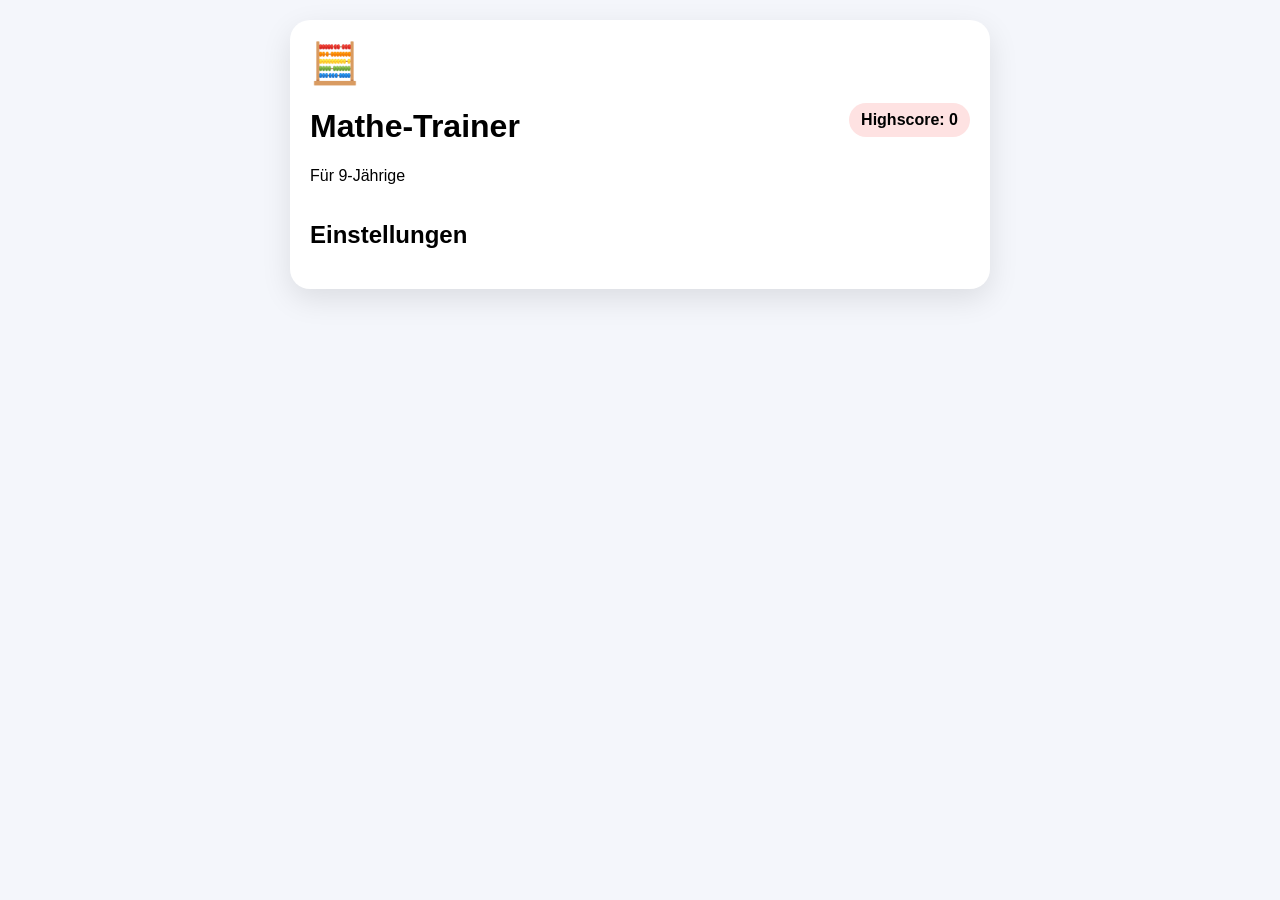
==== commit a7ec793d: "Update print statement from 'Hello' to 'Goodbye'" ====
--- a/index.html
+++ b/index.html
@@ -1,2173 +1,140 @@
 <!DOCTYPE html>
 <html lang="de">
 <head>
-<meta charset="UTF-8">
-<meta name="viewport" content="width=device-width, initial-scale=1.0">
-<title>Mathe-Trainer für 9-Jährige</title>
+<meta charset="UTF-8" />
+<meta name="viewport" content="width=device-width, initial-scale=1.0" />
+<title>Mathe-Trainer</title>
 
 <style>
-:root{
-  --red:#c4001a;
-  --red-dark:#970015;
-  --bg:#f4f6fb;
-  --card:#fff;
-  --text:#182033;
-  --muted:#667085;
-  --green:#138a36;
-  --blue:#2563eb;
-  --yellow:#f6b300;
-  --shadow:0 18px 46px rgba(16,24,40,.16);
+body {
+  font-family: Arial;
+  background: #f4f6fb;
+  margin: 0;
+  padding: 20px;
 }
 
-*{box-sizing:border-box}
-
-body{
-  margin:0;
-  min-height:100vh;
-  font-family:Arial,Helvetica,sans-serif;
-  color:var(--text);
-  background:linear-gradient(135deg,#fff,#f4f6fb 50%,#ffecef);
-  padding:18px;
+.app {
+  max-width: 700px;
+  margin: auto;
 }
 
-.app{
-  width:min(950px,100%);
-  margin:0 auto;
+.card {
+  background: white;
+  border-radius: 20px;
+  padding: 20px;
+  box-shadow: 0 10px 30px rgba(0,0,0,.1);
 }
 
-.card{
-  background:var(--card);
-  border-radius:28px;
-  box-shadow:var(--shadow);
-  overflow:hidden;
-  border:1px solid rgba(196,0,26,.08);
+.header {
+  display: flex;
+  justify-content: space-between;
+  align-items: center;
 }
 
-.header{
-  background:var(--red);
-  color:#fff;
-  padding:26px;
-  display:flex;
-  align-items:center;
-  justify-content:space-between;
-  gap:16px;
+.logo {
+  font-size: 40px;
 }
 
-.brand{
-  display:flex;
-  align-items:center;
-  gap:14px;
+.badge {
+  padding: 8px 12px;
+  border-radius: 999px;
+  background: #fee2e2;
+  font-weight: bold;
 }
 
-.logo{
-  width:60px;
-  height:60px;
-  border-radius:18px;
-  background:rgba(255,255,255,.18);
-  display:grid;
-  place-items:center;
-  font-size:34px;
+.options {
+  display: flex;
+  gap: 10px;
+  margin-bottom: 20px;
+  flex-wrap: wrap;
 }
 
-h1{
-  margin:0;
-  font-size:clamp(28px,5vw,44px);
+.option {
+  padding: 10px 14px;
+  border: 1px solid #ccc;
+  border-radius: 10px;
+  cursor: pointer;
+  font-weight: bold;
 }
 
-.subtitle{
-  margin:6px 0 0;
-  color:#ffe5e9;
+.option.active {
+  background: #c4001a;
+  color: white;
 }
 
-.content{
-  padding:24px;
+.btn {
+  width: 100%;
+  padding: 14px;
+  background: #c4001a;
+  color: white;
+  border: none;
+  border-radius: 12px;
+  font-size: 18px;
+  cursor: pointer;
 }
 
-.grid{
-  display:grid;
-  gap:16px;
+.hidden {
+  display: none;
 }
 
-.grid.two{
-  grid-template-columns:1fr 1fr;
+.task {
+  font-size: 48px;
+  text-align: center;
+  margin-bottom: 20px;
 }
 
-@media(max-width:760px){
-  .grid.two{
-    grid-template-columns:1fr;
-  }
-
-  .header{
-    flex-direction:column;
-    align-items:flex-start;
-  }
-
-  .content{
-    padding:18px;
-  }
+.answer {
+  width: 200px;
+  padding: 10px;
+  font-size: 24px;
+  display: block;
+  margin: auto;
 }
 
-.panel{
-  background:#f8fafc;
-  border:1px solid #edf0f5;
-  border-radius:22px;
-  padding:18px;
+.feedback {
+  height: 40px;
+  text-align: center;
+  font-size: 22px;
+  font-weight: bold;
+  margin: 10px 0;
 }
 
-.panel-title{
-  font-weight:900;
-  font-size:20px;
-  margin:0 0 14px;
+.feedback.ok {
+  color: green;
 }
 
-.options{
-  display:grid;
-  gap:10px;
-  grid-template-columns:repeat(3,1fr);
-  margin-bottom:18px;
+.feedback.bad {
+  color: red;
 }
 
-.options.four{
-  grid-template-columns:repeat(4,1fr);
-}
-
-@media(max-width:640px){
-  .options,
-  .options.four{
-    grid-template-columns:1fr 1fr;
-  }
-}
-
-.option{
-  border:1px solid #d8dee9;
-  background:white;
-  color:#344054;
-  border-radius:16px;
-  padding:13px 10px;
-  font-weight:900;
-  cursor:pointer;
-  transition:.15s;
-}
-
-.option:hover{
-  background:#f0f0f0;
-}
-
-.option.active{
-  background:var(--red);
-  color:#fff;
-}
-
-.btn{
-  width:100%;
-  border:0;
-  border-radius:18px;
-  padding:16px 18px;
-  font-size:19px;
-  font-weight:900;
-  cursor:pointer;
-  background:var(--red);
-  color:white;
-  box-shadow:0 10px 22px rgba(196,0,26,.23);
-}
-
-.btn:hover{
-  background:var(--red-dark);
-}
-
-.btn.secondary{
-  background:#6b7280;
-}
-
-.stats{
-  display:grid;
-  grid-template-columns:repeat(5,1fr);
-  gap:10px;
-  margin-bottom:18px;
-}
-
-@media(max-width:760px){
-  .stats{
-    grid-template-columns:1fr 1fr;
-  }
-
-  .stats .wide{
-    grid-column:1/-1;
-  }
-}
-
-.stat{
-  background:#fff;
-  border:1px solid #edf0f5;
-  border-radius:18px;
-  padding:12px;
-  text-align:center;
-  font-weight:900;
-}
-
-.stat small{
-  display:block;
-  color:var(--muted);
-  margin-top:3px;
-  font-size:12px;
-}
-
-.progress-wrap{
-  height:13px;
-  background:#edf0f5;
-  border-radius:999px;
-  overflow:hidden;
-  margin:8px 0 20px;
-}
-
-.progress{
-  height:100%;
-  width:0%;
-  background:var(--red);
-  transition:.25s;
-}
-
-.task-box{
-  text-align:center;
-  background:#f8fafc;
-  border:1px solid #edf0f5;
-  border-radius:28px;
-  padding:28px 18px;
-  margin-bottom:16px;
-}
-
-.badges{
-  display:flex;
-  justify-content:center;
-  gap:8px;
-  flex-wrap:wrap;
-  margin-bottom:16px;
-}
-
-.badge{
-  background:#fee2e2;
-  color:#c4001a;
-  border:1px solid #fecaca;
-  border-radius:999px;
-  padding:8px 14px;
-  font-weight:900;
-  font-size:14px;
-}
-
-.task{
-  font-size:clamp(42px,10vw,76px);
-  font-weight:900;
-  margin:20px 0 24px;
-  letter-spacing:-1px;
-}
-
-.answer{
-  width:min(300px,100%);
-  border:2px solid #ccd2df;
-  border-radius:18px;
-  padding:14px 18px;
-  text-align:center;
-  font-size:24px;
-  font-weight:900;
-  margin:0 auto;
-}
-
-.answer:focus{
-  outline:none;
-  border-color:var(--red);
-  box-shadow:0 0 0 4px rgba(196,0,26,.1);
-}
-
-.tip-box{
-  background:#eff6ff;
-  color:#1e3a8a;
-  border:1px solid #bfdbfe;
-  border-radius:18px;
-  padding:14px 16px;
-  margin:0 0 14px;
-  font-size:17px;
-  font-weight:800;
-  line-height:1.45;
-}
-
-.feedback{
-  min-height:55px;
-  display:flex;
-  align-items:center;
-  justify-content:center;
-  border-radius:18px;
-  font-size:22px;
-  font-weight:900;
-  margin-bottom:14px;
-  text-align:center;
-}
-
-.feedback.ok{
-  background:#eaf8ef;
-  color:var(--green);
-}
-
-.feedback.bad{
-  background:#fee2e2;
-  color:var(--red);
-}
-
-.reward-live{
-  min-height:38px;
-  text-align:center;
-  font-size:22px;
-  font-weight:900;
-  color:#7c2d12;
-  margin-bottom:12px;
-}
-
-.summary-title{
-  text-align:center;
-  font-size:38px;
-}
-
-.big{
-  text-align:center;
-  font-size:64px;
-  font-weight:900;
-  color:var(--red);
-  margin:16px 0;
-}
-
-.stars{
-  text-align:center;
-  font-size:42px;
-  margin-bottom:20px;
-}
-
-.hidden{
-  display:none!important;
-}
-
-.list{
-  display:flex;
-  flex-direction:column;
-  gap:8px;
-}
-
-.row{
-  display:flex;
-  justify-content:space-between;
-  align-items:center;
-  background:#fff;
-  border:1px solid #edf0f5;
-  border-radius:12px;
-  padding:10px 14px;
-}
-
-.row.wrong{
-  border-color:#fecaca;
-  background:#fff7f7;
-}
-
-.footer-actions{
-  display:grid;
-  grid-template-columns:1fr 1fr;
-  gap:12px;
-  margin-top:16px;
-}
-
-@media(max-width:640px){
-  .footer-actions{
-    grid-template-columns:1fr;
-  }
-}
-
-.hero{
-  background:linear-gradient(135deg,#fff7ed,#ffe4e6);
-  border-radius:24px;
-  padding:25px;
-  text-align:center;
-  min-height:260px;
-  display:flex;
-  flex-direction:column;
-  justify-content:center;
-}
-
-.hero .emoji{
-  font-size:70px;
-}
-
-.hero h2{
-  color:var(--red);
-  margin:8px 0;
-}
-
-.hero p{
-  font-weight:700;
-  color:#7f1d1d;
-}
-
-.info{
-  background:#fff7ed;
-  border:1px solid #fed7aa;
-  border-radius:18px;
-  padding:14px;
-  line-height:1.5;
-  font-weight:700;
+.reward {
+  text-align: center;
+  font-size: 22px;
+  margin-top: 10px;
+  font-weight: bold;
 }
 </style>
 </head>
-
 <body>
 
 <div class="app">
-<div class="card">
+  <div class="card">
 
-<header class="header">
-  <div class="brand">
-    <div class="logo">🧮</div>
-    <div>
-      <h1>Mathe-Trainer</h1>
-      <p class="subtitle">Üben wie auf dem Arbeitsblatt – passend für 9-Jährige</p>
-    </div>
-  </div>
-
-  <div id="headerHighscore"
-       class="badge"
-       style="background:rgba(255,255,255,.16);
-              color:#fff;
-              border-color:rgba(255,255,255,.25)">
-    🏆 Noch kein Highscore
-  </div>
-</header>
-
-<div class="content">
-
-<!-- START -->
-<section id="startScreen">
-
-  <div class="grid two">
-
-    <div class="panel">
-
-      <p class="panel-title">⚙️ Training einstellen</p>
-
-      <p><strong>Aufgabenart</strong></p>
-
-      <div class="options" id="opOptions">
-
-        <button class="option active"
-                data-op="mix"
-                aria-pressed="true">
-          🔀 Gemischt
-        </button>
-
-        <button class="option"
-                data-op="plus"
-                aria-pressed="false">
-          ➕ Plus
-        </button>
-
-        <button class="option"
-                data-op="minus"
-                aria-pressed="false">
-          ➖ Minus
-        </button>
-
-        <button class="option"
-                data-op="mulplus"
-                aria-pressed="false">
-          ✖️ Mal + Plus
-        </button>
-
-        <button class="option"
-                data-op="mul"
-                aria-pressed="false">
-          ✖️ Mal
-        </button>
-
-        <button class="option"
-                data-op="div"
-                aria-pressed="false">
-          ➗ Teilen
-        </button>
-
+    <div class="header">
+      <div class="brand">
+        <div class="logo">🧮</div>
+        <div>
+          <h1>Mathe-Trainer</h1>
+          <p class="subtitle">Für 9-Jährige</p>
+        </div>
       </div>
-
-      <p><strong>Trainingstyp</strong></p>
-
-      <div class="options">
-        <button class="option active"
-                data-mode="balanced"
-                aria-pressed="true">
-          😊 Ausgewogen
-        </button>
-
-        <button class="option"
-                data-mode="focus"
-                aria-pressed="false">
-          🎯 Stolperaufgaben
-        </button>
+      <div id="headerHighscore" class="badge">
+        Highscore: <span id="valHighscore">0</span>
       </div>
-
-      <p><strong>Anzahl Aufgaben</strong></p>
-
-      <div class="options four" id="amountOptions">
-
-        <button class="option"
-                data-amount="10"
-                aria-pressed="false">
-          10
-        </button>
-
-        <button class="option active"
-                data-amount="20"
-                aria-pressed="true">
-          20
-        </button>
-
-        <button class="option"
-                data-amount="30"
-                aria-pressed="false">
-          30
-        </button>
-
-        <button class="option"
-                data-amount="50"
-                aria-pressed="false">
-          50
-        </button>
-
-      </div>
-
-      <div class="info">
-        📚 Die Aufgaben orientieren sich an deinem Blatt:
-        Plus und Minus mit zweistelligen Zahlen,
-        Hunderter minus Zweistellige,
-        Malaufgaben mit zweistelligen Zahlen,
-        Mal-und-Plus-Aufgaben sowie Division ohne Rest.
-      </div>
-
     </div>
 
-    <div class="hero">
-      <div class="emoji">🤖📚⭐</div>
-      <h2>Bereit zum Rechnen?</h2>
-      <p>
-        Rechne genau wie auf dem Arbeitsblatt.
-        Für jede richtige Antwort gibt es eine Münze!
-      </p>
-    </div>
+    <div class="content">
 
-  </div>
-
-  <div class="grid two" style="margin-top:16px">
-
-    <button class="btn"
-            onclick="startTraining()">
-      ▶️ Training starten
-    </button>
-
-    <button class="btn secondary"
-            onclick="resetAll()">
-      🗑️ Fortschritt löschen
-    </button>
-
-  </div>
-
-</section>
-
-
-<!-- TRAINING -->
-<section id="trainingScreen" class="hidden">
-
-  <div class="stats">
-
-    <div class="stat">
-      <span id="currentNo">1</span>/<span id="totalNo">20</span>
-      <small>Aufgabe</small>
-    </div>
-
-    <div class="stat">
-      ✅ <span id="score">0</span>
-      <small>richtig</small>
-    </div>
-
-    <div class="stat">
-      🪙 <span id="coins">0</span>
-      <small>Münzen</small>
-    </div>
-
-    <div class="stat">
-      ⭐ <span id="levelText">1</span>
-      <small>Level</small>
-    </div>
-
-    <div class="stat wide">
-      ⏱ <span id="timer">00:00</span>
-      <small>Zeit</small>
-    </div>
-
-  </div>
-
-  <div class="progress-wrap">
-    <div id="progress" class="progress"></div>
-  </div>
-
-  <div class="task-box">
-
-    <div class="badges">
-
-      <span class="badge" id="typeBadge">
-        Gemischt
-      </span>
-
-      <span class="badge" id="difficultyBadge">
-        mittel
-      </span>
-
-      <span class="badge" id="rewardBadge">
-        🎁 Noch keine Belohnung
-      </span>
-
-    </div>
-
-    <div id="task" class="task">
-      53 + 29 = ?
-    </div>
-
-    <label for="answer" class="hidden">
-      Antwort
-    </label>
-
-    <input
-      id="answer"
-      class="answer"
-      type="number"
-      inputmode="numeric"
-      autocomplete="off"
-      placeholder="Antwort"
-    >
-
-  </div>
-
-  <div id="tipBox"
-       class="tip-box hidden">
-  </div>
-
-  <div id="feedback"
-       class="feedback">
-  </div>
-
-  <div id="rewardLive"
-       class="reward-live">
-  </div>
-
-  <div class="grid two">
-
-    <button id="checkBtn"
-            class="btn"
-            onclick="checkAnswer()">
-      Prüfen
-    </button>
-
-    <button class="btn secondary"
-            onclick="goHome()">
-      Startseite
-    </button>
-
-  </div>
-
-</section>
-
-
-<!-- AUSWERTUNG -->
-<section id="summaryScreen" class="hidden">
-
-  <h2 class="summary-title">
-    🏆 Training beendet
-  </h2>
-
-  <div class="big">
-    <span id="finalPercent">0</span>%
-  </div>
-
-  <div id="finalStars" class="stars">
-    ⭐
-  </div>
-
-  <div class="stats">
-
-    <div class="stat">
-      <span id="finalCorrect">0</span>
-      <small>richtig</small>
-    </div>
-
-    <div class="stat">
-      <span id="finalWrong">0</span>
-      <small>falsch</small>
-    </div>
-
-    <div class="stat">
-      🪙 <span id="finalCoins">0</span>
-      <small>Münzen</small>
-    </div>
-
-    <div class="stat">
-      ⭐ <span id="finalLevel">1</span>
-      <small>Level</small>
-    </div>
-
-    <div class="stat wide">
-      ⏱ <span id="finalTime">00:00</span>
-      <small>Zeit</small>
-    </div>
-
-  </div>
-
-  <div class="panel"
-       style="text-align:center;margin-bottom:16px">
-
-    <p class="panel-title">
-      🎁 Deine Belohnung
-    </p>
-
-    <div id="finalReward"
-         style="font-size:34px;font-weight:900">
-      🥉 Bronze-Pokal
-    </div>
-
-  </div>
-
-  <div class="grid two">
-
-    <div class="panel">
-
-      <p class="panel-title">
-        ❌ Fehler zum Üben
-      </p>
-
-      <div id="wrongList"
-           class="list">
-      </div>
-
-    </div>
-
-    <div class="panel">
-
-      <p class="panel-title">
-        📋 Alle Aufgaben
-      </p>
-
-      <div id="allList"
-           class="list">
-      </div>
-
-    </div>
-
-  </div>
-
-  <div class="footer-actions">
-
-    <button class="btn"
-            onclick="startTraining()">
-      🔄 Neues Training
-    </button>
-
-    <button class="btn secondary"
-            onclick="repeatWrong()">
-      ❌ Fehler wiederholen
-    </button>
-
-    <button class="btn secondary"
-            onclick="goHome()">
-      🏠 Startseite
-    </button>
-
-    <button class="btn secondary"
-            onclick="window.print()">
-      🖨️ Auswertung drucken
-    </button>
-
-  </div>
-
-</section>
-
-</div>
-</div>
-</div>
-
-
-<script>
-
-/* =========================================================
-   EINSTELLUNGEN
-========================================================= */
-
-const settings = {
-  operation: "mix",
-  mode: "balanced",
-  amount: 20
-};
-
-let tasks = [];
-let wrongRepeatTasks = [];
-let answers = [];
-
-let current = 0;
-let score = 0;
-let coins = 0;
-let level = 1;
-let seconds = 0;
-let timer = null;
-let checked = false;
-
-
-/* =========================================================
-   HILFSFUNKTIONEN
-========================================================= */
-
-const $ = id => document.getElementById(id);
-
-const memoryStore = {};
-
-function safeStorageGet(key, fallback) {
-
-  try {
-
-    const value = localStorage.getItem(key);
-
-    return value
-      ? JSON.parse(value)
-      : fallback;
-
-  } catch(e) {
-
-    return Object.prototype.hasOwnProperty.call(
-      memoryStore,
-      key
-    )
-      ? memoryStore[key]
-      : fallback;
-
-  }
-
-}
-
-
-function safeStorageSet(key,value){
-
-  try{
-
-    localStorage.setItem(
-      key,
-      JSON.stringify(value)
-    );
-
-  }catch(e){
-
-    memoryStore[key] = value;
-
-  }
-
-}
-
-
-function safeStorageRemove(key){
-
-  try{
-
-    localStorage.removeItem(key);
-
-  }catch(e){
-
-    delete memoryStore[key];
-
-  }
-
-}
-
-
-function choose(array){
-
-  return array[
-    Math.floor(
-      Math.random() * array.length
-    )
-  ];
-
-}
-
-
-function randomInt(min,max){
-
-  return Math.floor(
-    Math.random() * (max-min+1)
-  ) + min;
-
-}
-
-
-function formatTime(s){
-
-  const m = String(
-    Math.floor(s / 60)
-  ).padStart(2,"0");
-
-  const sec = String(
-    s % 60
-  ).padStart(2,"0");
-
-  return `${m}:${sec}`;
-
-}
-
-
-/* =========================================================
-   AUFGABEN-POOL
-
-   Diese Zahlenbereiche orientieren sich am Foto.
-========================================================= */
-
-
-/* Plus:
-   53 + 29
-   34 + 47
-   78 + 16
-*/
-
-function createAddition(){
-
-  const examples = [
-    [53,29],
-    [33,39],
-    [25,49],
-    [46,46],
-    [34,47],
-    [78,16],
-    [15,67],
-    [66,17],
-    [18,55],
-    [24,58],
-    [53,48],
-    [38,35]
-  ];
-
-  const pair = choose(examples);
-
-  return {
-    q: `${pair[0]} + ${pair[1]}`,
-    a: pair[0] + pair[1],
-    type: "➕ Plus",
-    difficulty: "Zweizellig",
-    key: `plus-${pair[0]}-${pair[1]}`
-  };
-
-}
-
-
-/* Minus:
-   88 - 19
-   84 - 46
-*/
-
-function createSubtraction(){
-
-  const examples = [
-    [88,19],
-    [84,46],
-    [52,33],
-    [44,26],
-    [38,19],
-    [25,14],
-    [75,37],
-    [67,29],
-    [53,27],
-    [95,27],
-    [42,24]
-  ];
-
-  const pair = choose(examples);
-
-  return {
-    q: `${pair[0]} − ${pair[1]}`,
-    a: pair[0] - pair[1],
-    type: "➖ Minus",
-    difficulty: "Zweizellig",
-    key: `minus-${pair[0]}-${pair[1]}`
-  };
-
-}
-
-
-/* Hunderter minus Zweistellige:
-   600 - 12
-   500 - 18
-   900 - 11
-*/
-
-function createHundredsSubtraction(){
-
-  const examples = [
-    [600,12],
-    [300,19],
-    [700,12],
-    [200,18],
-
-    [500,18],
-    [900,11],
-    [600,14],
-    [700,13],
-
-    [400,15],
-    [300,16],
-    [700,18],
-    [800,17]
-  ];
-
-  const pair = choose(examples);
-
-  return {
-    q: `${pair[0]} − ${pair[1]}`,
-    a: pair[0] - pair[1],
-    type: "➖ Hunderter − Zahl",
-    difficulty: "Knifflig",
-    key: `hund-${pair[0]}-${pair[1]}`
-  };
-
-}
-
-
-/* Mal + Plus:
-   4 · 6 + 12 = 36
-   5 · 4 + 65 = 85
-   8 · 4 + 32 = 64
-*/
-
-function createMultiplicationPlus(){
-
-  const examples = [
-    [4,6,12],
-    [5,4,65],
-    [8,4,32],
-
-    [6,8,24],
-    [4,4,41],
-    [3,9,44],
-
-    [7,4,33],
-    [5,7,53],
-    [6,6,25]
-  ];
-
-  const item = choose(examples);
-
-  return {
-    q: `${item[0]} · ${item[1]} + ${item[2]}`,
-    a: item[0] * item[1] + item[2],
-    type: "✖️ Mal + Plus",
-    difficulty: "Gemischt",
-    key: `mulplus-${item.join("-")}`
-  };
-
-}
-
-
-/* Mal:
-   7 · 16
-   5 · 23
-   6 · 38
-*/
-
-function createMultiplication(){
-
-  const examples = [
-    [7,16],
-    [6,35],
-    [5,26],
-
-    [5,23],
-    [7,42],
-    [6,38],
-
-    [4,29],
-    [5,28],
-    [3,66]
-  ];
-
-  const pair = choose(examples);
-
-  return {
-    q: `${pair[0]} · ${pair[1]}`,
-    a: pair[0] * pair[1],
-    type: "✖️ Mal",
-    difficulty: "Zweistellig",
-    key: `mul-${pair[0]}-${pair[1]}`
-  };
-
-}
-
-
-/* Division:
-   123 : 3
-   208 : 4
-   255 : 5
-*/
-
-function createDivision(){
-
-  const examples = [
-    [123,3],
-    [186,3],
-    [159,3],
-    [273,3],
-
-    [208,4],
-    [288,4],
-    [244,4],
-    [364,4],
-
-    [255,5],
-    [405,5],
-    [155,5],
-    [305,5]
-  ];
-
-  const pair = choose(examples);
-
-  return {
-    q: `${pair[0]} : ${pair[1]}`,
-    a: pair[0] / pair[1],
-    type: "➗ Teilen",
-    difficulty: "Ohne Rest",
-    key: `div-${pair[0]}-${pair[1]}`
-  };
-
-}
-
-
-/* =========================================================
-   STOLPERAUFGABEN
-========================================================= */
-
-function createFocusTask(){
-
-  const difficult = [
-
-    createHundredsSubtraction,
-    createMultiplication,
-    createMultiplicationPlus,
-    createDivision
-  ];
-
-  return choose(difficult)();
-
-}
-
-
-/* =========================================================
-   AUFGABE ERZEUGEN
-========================================================= */
-
-function generateTask(){
-
-  let task;
-
-  if(settings.mode === "focus"){
-
-    task = createFocusTask();
-
-  }else{
-
-    switch(settings.operation){
-
-      case "plus":
-        task = createAddition();
-        break;
-
-      case "minus":
-
-        /*
-          Bei "Minus" werden beide Minusarten gemischt.
-        */
-        task =
-          Math.random() < .55
-          ? createSubtraction()
-          : createHundredsSubtraction();
-
-        break;
-
-      case "mulplus":
-        task = createMultiplicationPlus();
-        break;
-
-      case "mul":
-        task = createMultiplication();
-        break;
-
-      case "div":
-        task = createDivision();
-        break;
-
-      default:
-
-        const all = [
-          createAddition,
-          createSubtraction,
-          createHundredsSubtraction,
-          createMultiplicationPlus,
-          createMultiplication,
-          createDivision
-        ];
-
-        task = choose(all)();
-
-    }
-
-  }
-
-  return task;
-}
-
-
-function createTasks(){
-
-  const result = [];
-
-  for(let i=0;i<Number(settings.amount);i++){
-
-    result.push(
-      generateTask()
-    );
-
-  }
-
-  return result;
-}
-
-
-/* =========================================================
-   FEHLERLISTE
-========================================================= */
-
-function saveMistake(task){
-
-  let mistakes =
-    safeStorageGet(
-      "matheTrainerMistakes",
-      []
-    );
-
-  mistakes =
-    mistakes.filter(
-      x => x.key !== task.key
-    );
-
-  mistakes.unshift(task);
-
-  mistakes =
-    mistakes.slice(0,10);
-
-  safeStorageSet(
-    "matheTrainerMistakes",
-    mistakes
-  );
-
-}
-
-
-/* =========================================================
-   TRAINING STARTEN
-========================================================= */
-
-function startTraining(customTasks){
-
-  clearInterval(timer);
-
-  tasks =
-    customTasks
-    ? customTasks.map(x => ({...x}))
-    : createTasks();
-
-  if(!tasks.length){
-
-    tasks = createTasks();
-
-  }
-
-  current = 0;
-  score = 0;
-  seconds = 0;
-  checked = false;
-  answers = [];
-
-  $("totalNo").textContent =
-    tasks.length;
-
-  $("score").textContent = "0";
-
-  $("timer").textContent =
-    "00:00";
-
-  showScreen(
-    "trainingScreen"
-  );
-
-  showTask();
-
-  timer = setInterval(()=>{
-
-    seconds++;
-
-    $("timer").textContent =
-      formatTime(seconds);
-
-  },1000);
-
-}
-
-
-/* =========================================================
-   AUFGABE ANZEIGEN
-========================================================= */
-
-function showTask(){
-
-  const task =
-    tasks[current];
-
-  $("currentNo").textContent =
-    current + 1;
-
-  $("totalNo").textContent =
-    tasks.length;
-
-  $("score").textContent =
-    score;
-
-  $("coins").textContent =
-    coins;
-
-  $("levelText").textContent =
-    level;
-
-  $("timer").textContent =
-    formatTime(seconds);
-
-  const percent =
-    Math.round(
-      (current / tasks.length) * 100
-    );
-
-  $("progress").style.width =
-    percent + "%";
-
-  $("typeBadge").textContent =
-    task.type;
-
-  $("difficultyBadge").textContent =
-    task.difficulty;
-
-  $("rewardBadge").textContent =
-    getLiveReward();
-
-  $("task").textContent =
-    task.q + " = ?";
-
-  $("answer").value = "";
-
-  $("feedback").className =
-    "feedback";
-
-  $("feedback").textContent =
-    "";
-
-  $("rewardLive").textContent =
-    "";
-
-  $("tipBox").classList.add(
-    "hidden"
-  );
-
-  $("tipBox").innerHTML =
-    "";
-
-  $("checkBtn").textContent =
-    "Prüfen";
-
-  checked = false;
-
-  setTimeout(()=>{
-    $("answer").focus();
-  },50);
-
-}
-
-
-/* =========================================================
-   ANTWORT PRÜFEN
-========================================================= */
-
-function checkAnswer(){
-
-  if(checked){
-
-    nextTask();
-
-    return;
-
-  }
-
-  const input =
-    $("answer").value.trim();
-
-  if(input === ""){
-
-    $("feedback").className =
-      "feedback bad";
-
-    $("feedback").textContent =
-      "✏️ Bitte zuerst eine Antwort eingeben.";
-
-    return;
-
-  }
-
-  const value =
-    Number(input);
-
-  const task =
-    tasks[current];
-
-  const correct =
-    value === task.a;
-
-  answers[current] = {
-    ...task,
-    entered:value,
-    correct
-  };
-
-  if(correct){
-
-    score++;
-    coins++;
-
-    updateLevel();
-
-    $("feedback").className =
-      "feedback ok";
-
-    $("feedback").textContent =
-      "✅ Richtig! +1 Münze";
-
-    const reward =
-      getUnlockMessage();
-
-    $("rewardLive").textContent =
-      reward;
-
-  }else{
-
-    $("feedback").className =
-      "feedback bad";
-
-    $("feedback").textContent =
-      "❌ Nicht ganz. Lösung: " +
-      task.a;
-
-    saveMistake(task);
-
-    $("tipBox").classList.remove(
-      "hidden"
-    );
-
-    $("tipBox").innerHTML =
-      "<strong>💡 Tipp:</strong> " +
-      getTip(task);
-
-  }
-
-  $("score").textContent =
-    score;
-
-  $("coins").textContent =
-    coins;
-
-  $("levelText").textContent =
-    level;
-
-  $("rewardBadge").textContent =
-    getLiveReward();
-
-  $("checkBtn").textContent =
-    current < tasks.length - 1
-      ? "Nächste Aufgabe"
-      : "Ergebnis anschauen";
-
-  checked = true;
-
-}
-
-
-/* =========================================================
-   TIPPS
-========================================================= */
-
-function getTip(task){
-
-  if(task.type.includes("Plus")){
-
-    return "Rechne zuerst die Einer und dann die Zehner. Du kannst auch in Zehnerschritten rechnen.";
-
-  }
-
-  if(task.type === "➖ Minus"){
-
-    return "Rechne zuerst die Einer und dann die Zehner. Achte darauf, wenn du einen Zehner ausleihen musst.";
-
-  }
-
-  if(task.type === "➖ Hunderter − Zahl"){
-
-    return "Ziehe zuerst die Zehner ab und danach die Einer. Beispiel: 600 − 12 = 600 − 10 − 2.";
-
-  }
-
-  if(task.type === "✖️ Mal + Plus"){
-
-    return "Punkt vor Strich: Zuerst die Malaufgabe rechnen, danach die Plusaufgabe.";
-
-  }
-
-  if(task.type === "✖️ Mal"){
-
-    return "Zerlege die zweistellige Zahl. Beispiel: 7 · 16 = 7 · 10 + 7 · 6.";
-
-  }
-
-  if(task.type === "➗ Teilen"){
-
-    return "Denke rückwärts an die passende Malaufgabe. Beispiel: 123 : 3 bedeutet: 3 · ? = 123.";
-
-  }
-
-  return "Rechne die Aufgabe Schritt für Schritt.";
-
-}
-
-
-/* =========================================================
-   LEVEL
-========================================================= */
-
-function updateLevel(){
-
-  if(coins >= 15){
-
-    level = 3;
-
-  }else if(coins >= 5){
-
-    level = 2;
-
-  }else{
-
-    level = 1;
-
-  }
-
-  saveProgress();
-
-}
-
-
-/* =========================================================
-   BELOHNUNGEN
-========================================================= */
-
-function getUnlockMessage(){
-
-  if(coins === 5)
-    return "🎉 Hund freigeschaltet! Level 2!";
-
-  if(coins === 10)
-    return "🎉 Katze freigeschaltet!";
-
-  if(coins === 15)
-    return "🦄 Einhorn freigeschaltet! Level 3!";
-
-  if(coins === 20)
-    return "👑 Mathe-König erreicht!";
-
-  return "";
-
-}
-
-
-function getLiveReward(){
-
-  if(coins >= 20)
-    return "👑 Mathe-König";
-
-  if(coins >= 15)
-    return "🦄 Einhorn";
-
-  if(coins >= 10)
-    return "🐱 Katze";
-
-  if(coins >= 5)
-    return "🐶 Hund";
-
-  return "🎁 Noch keine Belohnung";
-
-}
-
-
-function getStars(percent){
-
-  if(percent >= 95)
-    return "⭐⭐⭐";
-
-  if(percent >= 80)
-    return "⭐⭐";
-
-  if(percent >= 60)
-    return "⭐";
-
-  return "💪";
-
-}
-
-
-function getFinalReward(percent){
-
-  if(percent >= 95)
-    return "👑 Mathe-König";
-
-  if(percent >= 80)
-    return "🥇 Gold-Pokal";
-
-  if(percent >= 50)
-    return "🥈 Silber-Pokal";
-
-  return "🥉 Bronze-Pokal";
-
-}
-
-
-/* =========================================================
-   NÄCHSTE AUFGABE
-========================================================= */
-
-function nextTask(){
-
-  current++;
-
-  if(current >= tasks.length){
-
-    showSummary();
-
-    return;
-
-  }
-
-  showTask();
-
-}
-
-
-/* =========================================================
-   AUSWERTUNG
-========================================================= */
-
-function showSummary(){
-
-  clearInterval(timer);
-
-  const total =
-    tasks.length;
-
-  const wrong =
-    total - score;
-
-  const percent =
-    Math.round(
-      score / total * 100
-    );
-
-  $("finalPercent").textContent =
-    percent;
-
-  $("finalStars").textContent =
-    getStars(percent);
-
-  $("finalCorrect").textContent =
-    score;
-
-  $("finalWrong").textContent =
-    wrong;
-
-  $("finalCoins").textContent =
-    coins;
-
-  $("finalLevel").textContent =
-    level;
-
-  $("finalTime").textContent =
-    formatTime(seconds);
-
-  $("finalReward").textContent =
-    getFinalReward(percent);
-
-  wrongRepeatTasks =
-    answers
-      .filter(x => x && !x.correct)
-      .map(x => ({
-        q:x.q,
-        a:x.a,
-        type:x.type,
-        difficulty:"Fehlertraining",
-        key:x.key
-      }));
-
-  renderLists();
-
-  saveHighscore(
-    percent,
-    total
-  );
-
-  showScreen(
-    "summaryScreen"
-  );
-
-}
-
-
-/* =========================================================
-   LISTEN
-========================================================= */
-
-function renderLists(){
-
-  const wrong =
-    $("wrongList");
-
-  const all =
-    $("allList");
-
-  wrong.innerHTML = "";
-  all.innerHTML = "";
-
-  if(wrongRepeatTasks.length === 0){
-
-    wrong.innerHTML =
-      `<div class="row">
-        <span>Alles richtig!</span>
-        <span>🎉</span>
-      </div>`;
-
-  }else{
-
-    wrongRepeatTasks.forEach(
-      (task,index)=>{
-
-        wrong.innerHTML +=
-          `<div class="row wrong">
-            <span>
-              ${index+1}. ${task.q} = ${task.a}
-            </span>
-            <span>❌</span>
-          </div>`;
-
-      }
-    );
-
-  }
-
-  answers.forEach(
-    (answer,index)=>{
-
-      if(!answer) return;
-
-      const cls =
-        answer.correct
-        ? "row"
-        : "row wrong";
-
-      const icon =
-        answer.correct
-        ? "✅"
-        : "❌";
-
-      all.innerHTML +=
-        `<div class="${cls}">
-          <span>
-            ${index+1}. ${answer.q} = ${answer.a}
-          </span>
-          <span>${icon}</span>
-        </div>`;
-
-    }
-  );
-
-}
-
-
-/* =========================================================
-   FEHLER WIEDERHOLEN
-========================================================= */
-
-function repeatWrong(){
-
-  if(wrongRepeatTasks.length === 0){
-
-    startTraining();
-
-    return;
-
-  }
-
-  startTraining(
-    wrongRepeatTasks
-  );
-
-}
-
-
-/* =========================================================
-   SCREENS
-========================================================= */
-
-function showScreen(id){
-
-  [
-    "startScreen",
-    "trainingScreen",
-    "summaryScreen"
-  ].forEach(screen=>{
-    $(screen).classList.add(
-      "hidden"
-    );
-  });
-
-  $(id).classList.remove(
-    "hidden"
-  );
-
-}
-
-
-/* =========================================================
-   STARTSEITE
-========================================================= */
-
-function goHome(){
-
-  clearInterval(timer);
-
-  showScreen(
-    "startScreen"
-  );
-
-  loadHighscore();
-
-}
-
-
-/* =========================================================
-   FORTSCHRITT
-========================================================= */
-
-function saveProgress(){
-
-  safeStorageSet(
-    "matheTrainerCoins",
-    coins
-  );
-
-  safeStorageSet(
-    "matheTrainerLevel",
-    level
-  );
-
-}
-
-
-function loadProgress(){
-
-  coins =
-    safeStorageGet(
-      "matheTrainerCoins",
-      0
-    );
-
-  level =
-    safeStorageGet(
-      "matheTrainerLevel",
-      1
-    );
-
-}
-
-
-/* =========================================================
-   HIGHSCORE
-========================================================= */
-
-function saveHighscore(
-  percent,
-  total
-){
-
-  const old =
-    safeStorageGet(
-      "matheTrainerHighscore",
-      null
-    );
-
-  const result = {
-    percent,
-    total,
-    score,
-    seconds,
-    date:
-      new Date()
-        .toLocaleDateString(
-          "de-DE"
-        )
-  };
-
-  if(
-    !old ||
-    percent > old.percent
-  ){
-
-    safeStorageSet(
-      "matheTrainerHighscore",
-      result
-    );
-
-  }
-
-  loadHighscore();
-
-}
-
-
-function loadHighscore(){
-
-  const hs =
-    safeStorageGet(
-      "matheTrainerHighscore",
-      null
-    );
-
-  $("headerHighscore").textContent =
-    hs
-      ? `🏆 Highscore: ${hs.percent}% in ${formatTime(hs.seconds)}`
-      : "🏆 Noch kein Highscore";
-
-}
-
-
-/* =========================================================
-   ALLES ZURÜCKSETZEN
-========================================================= */
-
-function resetAll(){
-
-  safeStorageRemove(
-    "matheTrainerHighscore"
-  );
-
-  safeStorageRemove(
-    "matheTrainerMistakes"
-  );
-
-  safeStorageRemove(
-    "matheTrainerCoins"
-  );
-
-  safeStorageRemove(
-    "matheTrainerLevel"
-  );
-
-  coins = 0;
-  level = 1;
-
-  loadHighscore();
-
-}
-
-
-/* =========================================================
-   OPTIONEN
-========================================================= */
-
-function setupOptions(){
-
-  /* Aufgabenarten */
-
-  document
-    .querySelector("#opOptions")
-    .addEventListener(
-      "click",
-      e => {
-
-        if(
-          !e.target.classList.contains(
-            "option"
-          )
-        ) return;
-
-        document
-          .querySelectorAll(
-            "#opOptions .option"
-          )
-          .forEach(btn=>{
-            btn.classList.remove(
-              "active"
-            );
-
-            btn.setAttribute(
-              "aria-pressed",
-              "false"
-            );
-          });
-
-        e.target.classList.add(
-          "active"
-        );
-
-        e.target.setAttribute(
-          "aria-pressed",
-          "true"
-        );
-
-        settings.operation =
-          e.target.dataset.op;
-
-      }
-    );
-
-
-  /* Trainingstyp */
-
-  document
-    .querySelectorAll(
-      '[data-mode]'
-    )
-    .forEach(btn=>{
-
-      btn.addEventListener(
-        "click",
-        ()=>{
-
-          document
-            .querySelectorAll(
-              '[data-mode]'
-            )
-            .forEach(b=>{
-              b.classList.remove(
-                "active"
-              );
-
-              b.setAttribute(
-                "aria-pressed",
-                "false"
-              );
-            });
-
-          btn.classList.add(
-            "active"
-          );
-
-          btn.setAttribute(
-            "aria-pressed",
-            "true"
-          );
-
-          settings.mode =
-            btn.dataset.mode;
-
-        }
-      );
-
-    });
-
-
-  /* Anzahl */
-
-  document
-    .querySelectorAll(
-      '[data-amount]'
-    )
-    .forEach(btn=>{
-
-      btn.addEventListener(
-        "click",
-        ()=>{
-
-          document
-            .querySelectorAll(
-              '[data-amount]'
-            )
-            .forEach(b=>{
-              b.classList.remove(
-                "active"
-              );
-
-              b.setAttribute(
-                "aria-pressed",
-                "false"
-              );
-            });
-
-          btn.classList.add(
-            "active"
-          );
-
-          btn.setAttribute(
-            "aria-pressed",
-            "true"
-          );
-
-          settings.amount =
-            Number(
-              btn.dataset.amount
-            );
-
-        }
-      );
-
-    });
-
-
-  /* Enter-Taste */
-
-  $("answer").addEventListener(
-    "keydown",
-    e => {
-
-      if(e.key === "Enter"){
-
-        checkAnswer();
-
-      }
-
-    }
-  );
-
-}
-
-
-/* =========================================================
-   START
-========================================================= */
-
-setupOptions();
-loadProgress();
-loadHighscore();
-
-</script>
-
-</body>
-</html>
+      <!-- SETUP SCREEN -->
+      <div id="screenSetup">
+        <h2>Einstellungen
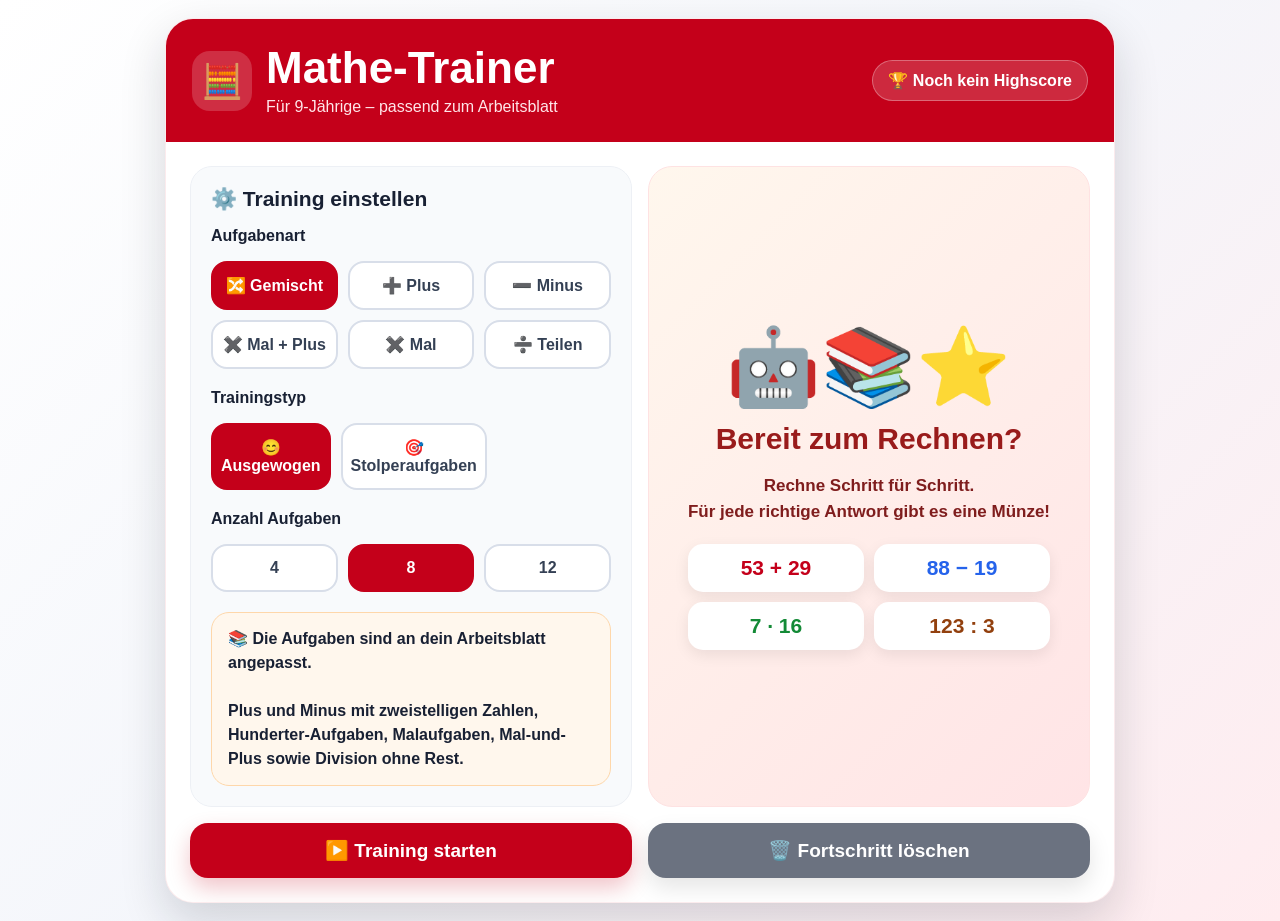
==== commit eabd07ba: "Update print statement from 'Hello' to 'Goodbye'" ====
--- a/index.html
+++ b/index.html
@@ -1,140 +1,2459 @@
 <!DOCTYPE html>
 <html lang="de">
 <head>
-<meta charset="UTF-8" />
-<meta name="viewport" content="width=device-width, initial-scale=1.0" />
+<meta charset="UTF-8">
+<meta name="viewport" content="width=device-width, initial-scale=1.0">
 <title>Mathe-Trainer</title>
 
 <style>
-body {
-  font-family: Arial;
-  background: #f4f6fb;
-  margin: 0;
-  padding: 20px;
-}
-
-.app {
-  max-width: 700px;
-  margin: auto;
-}
-
-.card {
-  background: white;
-  border-radius: 20px;
-  padding: 20px;
-  box-shadow: 0 10px 30px rgba(0,0,0,.1);
-}
-
-.header {
-  display: flex;
-  justify-content: space-between;
-  align-items: center;
-}
-
-.logo {
-  font-size: 40px;
-}
-
-.badge {
-  padding: 8px 12px;
-  border-radius: 999px;
-  background: #fee2e2;
-  font-weight: bold;
-}
-
-.options {
-  display: flex;
-  gap: 10px;
-  margin-bottom: 20px;
-  flex-wrap: wrap;
-}
-
-.option {
-  padding: 10px 14px;
-  border: 1px solid #ccc;
-  border-radius: 10px;
-  cursor: pointer;
-  font-weight: bold;
-}
-
-.option.active {
-  background: #c4001a;
-  color: white;
-}
-
-.btn {
-  width: 100%;
-  padding: 14px;
-  background: #c4001a;
-  color: white;
-  border: none;
-  border-radius: 12px;
-  font-size: 18px;
-  cursor: pointer;
-}
-
-.hidden {
-  display: none;
-}
-
-.task {
-  font-size: 48px;
-  text-align: center;
-  margin-bottom: 20px;
-}
-
-.answer {
-  width: 200px;
-  padding: 10px;
-  font-size: 24px;
-  display: block;
-  margin: auto;
-}
-
-.feedback {
-  height: 40px;
-  text-align: center;
-  font-size: 22px;
-  font-weight: bold;
-  margin: 10px 0;
-}
-
-.feedback.ok {
-  color: green;
-}
-
-.feedback.bad {
-  color: red;
-}
-
-.reward {
-  text-align: center;
-  font-size: 22px;
-  margin-top: 10px;
-  font-weight: bold;
+:root{
+  --red:#c4001a;
+  --red-dark:#970015;
+  --bg:#f4f6fb;
+  --card:#ffffff;
+  --text:#182033;
+  --muted:#667085;
+  --green:#138a36;
+  --shadow:0 18px 46px rgba(16,24,40,.16);
+}
+
+*{
+  box-sizing:border-box;
+}
+
+body{
+  margin:0;
+  min-height:100vh;
+  font-family:Arial,Helvetica,sans-serif;
+  color:var(--text);
+  background:linear-gradient(135deg,#fff 0%,#f4f6fb 50%,#ffecef 100%);
+  padding:18px;
+}
+
+.app{
+  width:min(950px,100%);
+  margin:0 auto;
+}
+
+.card{
+  background:var(--card);
+  border-radius:28px;
+  box-shadow:var(--shadow);
+  overflow:hidden;
+  border:1px solid rgba(196,0,26,.08);
+}
+
+/* ================= HEADER ================= */
+
+.header{
+  background:var(--red);
+  color:#fff;
+  padding:26px;
+  display:flex;
+  align-items:center;
+  justify-content:space-between;
+  gap:16px;
+}
+
+.brand{
+  display:flex;
+  align-items:center;
+  gap:14px;
+}
+
+.logo{
+  width:60px;
+  height:60px;
+  border-radius:18px;
+  background:rgba(255,255,255,.18);
+  display:grid;
+  place-items:center;
+  font-size:34px;
+  flex-shrink:0;
+}
+
+h1{
+  margin:0;
+  font-size:clamp(28px,5vw,44px);
+  line-height:1.05;
+}
+
+.subtitle{
+  margin:7px 0 0;
+  color:#ffe5e9;
+  font-size:16px;
+}
+
+.header-badge{
+  background:rgba(255,255,255,.16);
+  color:white;
+  border:1px solid rgba(255,255,255,.3);
+  border-radius:999px;
+  padding:10px 15px;
+  font-weight:900;
+  white-space:nowrap;
+}
+
+/* ================= CONTENT ================= */
+
+.content{
+  padding:24px;
+}
+
+.grid{
+  display:grid;
+  gap:16px;
+}
+
+.grid.two{
+  grid-template-columns:1fr 1fr;
+}
+
+@media(max-width:760px){
+  .grid.two{
+    grid-template-columns:1fr;
+  }
+
+  .header{
+    flex-direction:column;
+    align-items:flex-start;
+  }
+
+  .content{
+    padding:18px;
+  }
+
+  .header-badge{
+    align-self:flex-start;
+  }
+}
+
+/* ================= PANELS ================= */
+
+.panel{
+  background:#f8fafc;
+  border:1px solid #edf0f5;
+  border-radius:22px;
+  padding:20px;
+}
+
+.panel-title{
+  font-weight:900;
+  font-size:21px;
+  margin:0 0 15px;
+}
+
+/* ================= OPTIONS ================= */
+
+.options{
+  display:grid;
+  gap:10px;
+  grid-template-columns:repeat(3,1fr);
+  margin-bottom:20px;
+}
+
+.options.three{
+  grid-template-columns:repeat(3,1fr);
+}
+
+@media(max-width:560px){
+  .options{
+    grid-template-columns:1fr 1fr;
+  }
+
+  .options.three{
+    grid-template-columns:repeat(3,1fr);
+  }
+}
+
+.option{
+  border:2px solid #d8dee9;
+  background:#fff;
+  color:#344054;
+  border-radius:16px;
+  padding:13px 8px;
+  font-size:16px;
+  font-weight:900;
+  cursor:pointer;
+  transition:.15s ease;
+}
+
+.option:hover{
+  background:#f8e8eb;
+}
+
+.option.active{
+  background:var(--red);
+  color:#fff;
+  border-color:var(--red);
+}
+
+/* ================= BUTTONS ================= */
+
+.btn{
+  width:100%;
+  border:0;
+  border-radius:18px;
+  padding:16px 18px;
+  font-size:19px;
+  font-weight:900;
+  cursor:pointer;
+  background:var(--red);
+  color:#fff;
+  box-shadow:0 10px 22px rgba(196,0,26,.23);
+  transition:.15s ease;
+}
+
+.btn:hover{
+  background:var(--red-dark);
+  transform:translateY(-1px);
+}
+
+.btn.secondary{
+  background:#6b7280;
+  box-shadow:0 10px 22px rgba(0,0,0,.1);
+}
+
+.btn.secondary:hover{
+  background:#4b5563;
+}
+
+/* ================= START-BILD ================= */
+
+.hero{
+  min-height:390px;
+  background:linear-gradient(135deg,#fff7ed,#ffe4e6);
+  border:1px solid #fee2e2;
+  border-radius:24px;
+  position:relative;
+  overflow:hidden;
+  display:flex;
+  align-items:center;
+  justify-content:center;
+  text-align:center;
+  padding:25px;
+}
+
+.hero-content{
+  position:relative;
+  z-index:2;
+}
+
+.hero-mascot{
+  font-size:76px;
+  margin-bottom:10px;
+}
+
+.hero h2{
+  margin:0;
+  color:#991b1b;
+  font-size:30px;
+}
+
+.hero p{
+  color:#7f1d1d;
+  font-weight:700;
+  font-size:17px;
+  line-height:1.5;
+}
+
+.math-examples{
+  display:grid;
+  grid-template-columns:1fr 1fr;
+  gap:10px;
+  margin-top:20px;
+}
+
+.math-example{
+  background:#fff;
+  border-radius:15px;
+  padding:12px;
+  font-size:21px;
+  font-weight:900;
+  box-shadow:0 5px 15px rgba(0,0,0,.08);
+}
+
+.math-example:nth-child(1){
+  color:#c4001a;
+}
+
+.math-example:nth-child(2){
+  color:#2563eb;
+}
+
+.math-example:nth-child(3){
+  color:#138a36;
+}
+
+.math-example:nth-child(4){
+  color:#92400e;
+}
+
+/* ================= INFO ================= */
+
+.info{
+  background:#fff7ed;
+  border:1px solid #fed7aa;
+  border-radius:18px;
+  padding:14px 16px;
+  line-height:1.5;
+  font-weight:700;
+  margin-top:5px;
+}
+
+/* ================= STATS ================= */
+
+.stats{
+  display:grid;
+  grid-template-columns:repeat(5,1fr);
+  gap:10px;
+  margin-bottom:18px;
+}
+
+@media(max-width:760px){
+  .stats{
+    grid-template-columns:1fr 1fr;
+  }
+
+  .stats .wide{
+    grid-column:1/-1;
+  }
+}
+
+.stat{
+  background:#fff;
+  border:1px solid #edf0f5;
+  border-radius:18px;
+  padding:12px;
+  text-align:center;
+  font-weight:900;
+  font-size:18px;
+}
+
+.stat small{
+  display:block;
+  color:var(--muted);
+  font-weight:700;
+  margin-top:4px;
+  font-size:12px;
+}
+
+/* ================= PROGRESS ================= */
+
+.progress-wrap{
+  height:13px;
+  background:#edf0f5;
+  border-radius:999px;
+  overflow:hidden;
+  margin:8px 0 20px;
+}
+
+.progress{
+  height:100%;
+  width:0%;
+  background:var(--red);
+  border-radius:999px;
+  transition:.25s ease;
+}
+
+/* ================= AUFGABE ================= */
+
+.task-box{
+  text-align:center;
+  background:#f8fafc;
+  border:1px solid #edf0f5;
+  border-radius:28px;
+  padding:28px 18px;
+  margin-bottom:16px;
+}
+
+.badges{
+  display:flex;
+  justify-content:center;
+  gap:8px;
+  flex-wrap:wrap;
+  margin-bottom:18px;
+}
+
+.badge{
+  background:#fee2e2;
+  color:#c4001a;
+  border:1px solid #fecaca;
+  border-radius:999px;
+  padding:8px 14px;
+  font-weight:900;
+  font-size:14px;
+}
+
+.task{
+  font-size:clamp(44px,10vw,78px);
+  font-weight:900;
+  margin:15px 0 25px;
+  letter-spacing:-1px;
+}
+
+.answer{
+  width:min(300px,100%);
+  border:2px solid #ccd2df;
+  border-radius:18px;
+  padding:14px 18px;
+  text-align:center;
+  font-size:25px;
+  font-weight:900;
+  margin:0 auto;
+}
+
+.answer:focus{
+  outline:none;
+  border-color:var(--red);
+  box-shadow:0 0 0 4px rgba(196,0,26,.1);
+}
+
+/* ================= FEEDBACK ================= */
+
+.tip-box{
+  background:#eff6ff;
+  color:#1e3a8a;
+  border:1px solid #bfdbfe;
+  border-radius:18px;
+  padding:14px 16px;
+  margin-bottom:14px;
+  font-size:17px;
+  font-weight:800;
+  line-height:1.45;
+}
+
+.feedback{
+  min-height:55px;
+  display:flex;
+  align-items:center;
+  justify-content:center;
+  border-radius:18px;
+  font-size:22px;
+  font-weight:900;
+  margin-bottom:14px;
+  text-align:center;
+}
+
+.feedback.ok{
+  background:#eaf8ef;
+  color:var(--green);
+}
+
+.feedback.bad{
+  background:#fee2e2;
+  color:var(--red);
+}
+
+.reward-live{
+  min-height:38px;
+  text-align:center;
+  font-size:22px;
+  font-weight:900;
+  color:#7c2d12;
+  margin-bottom:12px;
+}
+
+/* ================= SUMMARY ================= */
+
+.summary-title{
+  text-align:center;
+  font-size:38px;
+  margin:8px 0;
+}
+
+.big{
+  text-align:center;
+  font-size:64px;
+  font-weight:900;
+  color:var(--red);
+  margin:16px 0 5px;
+}
+
+.stars{
+  text-align:center;
+  font-size:42px;
+  margin-bottom:20px;
+}
+
+.list{
+  display:flex;
+  flex-direction:column;
+  gap:8px;
+}
+
+.row{
+  display:flex;
+  justify-content:space-between;
+  align-items:center;
+  gap:10px;
+  background:#fff;
+  border:1px solid #edf0f5;
+  border-radius:12px;
+  padding:10px 14px;
+  font-size:15px;
+}
+
+.row.wrong{
+  border-color:#fecaca;
+  background:#fff7f7;
+}
+
+.footer-actions{
+  display:grid;
+  grid-template-columns:1fr 1fr;
+  gap:12px;
+  margin-top:16px;
+}
+
+@media(max-width:640px){
+  .footer-actions{
+    grid-template-columns:1fr;
+  }
+}
+
+.hidden{
+  display:none!important;
+}
+
+/* ================= PRINT ================= */
+
+@media print{
+  body{
+    background:#fff;
+    padding:0;
+  }
+
+  .card{
+    box-shadow:none;
+  }
+
+  .footer-actions{
+    display:none;
+  }
 }
 </style>
 </head>
+
 <body>
 
 <div class="app">
-  <div class="card">
-
-    <div class="header">
-      <div class="brand">
-        <div class="logo">🧮</div>
-        <div>
-          <h1>Mathe-Trainer</h1>
-          <p class="subtitle">Für 9-Jährige</p>
+
+<div class="card">
+
+<!-- =====================================================
+     HEADER
+===================================================== -->
+
+<header class="header">
+
+  <div class="brand">
+
+    <div class="logo">
+      🧮
+    </div>
+
+    <div>
+      <h1>Mathe-Trainer</h1>
+      <p class="subtitle">
+        Für 9-Jährige – passend zum Arbeitsblatt
+      </p>
+    </div>
+
+  </div>
+
+  <div id="headerHighscore"
+       class="header-badge">
+    🏆 Noch kein Highscore
+  </div>
+
+</header>
+
+
+<div class="content">
+
+
+<!-- =====================================================
+     STARTSEITE
+===================================================== -->
+
+<section id="startScreen">
+
+  <div class="grid two">
+
+    <!-- EINSTELLUNGEN -->
+
+    <div class="panel">
+
+      <p class="panel-title">
+        ⚙️ Training einstellen
+      </p>
+
+
+      <p><strong>Aufgabenart</strong></p>
+
+      <div class="options" id="opOptions">
+
+        <button
+          class="option active"
+          data-op="mix"
+          aria-pressed="true">
+          🔀 Gemischt
+        </button>
+
+        <button
+          class="option"
+          data-op="plus"
+          aria-pressed="false">
+          ➕ Plus
+        </button>
+
+        <button
+          class="option"
+          data-op="minus"
+          aria-pressed="false">
+          ➖ Minus
+        </button>
+
+        <button
+          class="option"
+          data-op="mulplus"
+          aria-pressed="false">
+          ✖️ Mal + Plus
+        </button>
+
+        <button
+          class="option"
+          data-op="mul"
+          aria-pressed="false">
+          ✖️ Mal
+        </button>
+
+        <button
+          class="option"
+          data-op="div"
+          aria-pressed="false">
+          ➗ Teilen
+        </button>
+
+      </div>
+
+
+      <p><strong>Trainingstyp</strong></p>
+
+      <div class="options">
+
+        <button
+          class="option active"
+          data-mode="balanced"
+          aria-pressed="true">
+          😊 Ausgewogen
+        </button>
+
+        <button
+          class="option"
+          data-mode="focus"
+          aria-pressed="false">
+          🎯 Stolperaufgaben
+        </button>
+
+      </div>
+
+
+      <p><strong>Anzahl Aufgaben</strong></p>
+
+      <div class="options three"
+           id="amountOptions">
+
+        <button
+          class="option"
+          data-amount="4"
+          aria-pressed="false">
+          4
+        </button>
+
+        <button
+          class="option active"
+          data-amount="8"
+          aria-pressed="true">
+          8
+        </button>
+
+        <button
+          class="option"
+          data-amount="12"
+          aria-pressed="false">
+          12
+        </button>
+
+      </div>
+
+
+      <div class="info">
+
+        📚 <strong>Die Aufgaben sind an dein Arbeitsblatt
+        angepasst.</strong>
+
+        <br><br>
+
+        Plus und Minus mit zweistelligen Zahlen,
+        Hunderter-Aufgaben, Malaufgaben,
+        Mal-und-Plus sowie Division ohne Rest.
+
+      </div>
+
+    </div>
+
+
+    <!-- BILD -->
+
+    <div class="hero">
+
+      <div class="hero-content">
+
+        <div class="hero-mascot">
+          🤖📚⭐
         </div>
+
+        <h2>
+          Bereit zum Rechnen?
+        </h2>
+
+        <p>
+          Rechne Schritt für Schritt.<br>
+          Für jede richtige Antwort gibt es eine Münze!
+        </p>
+
+        <div class="math-examples">
+
+          <div class="math-example">
+            53 + 29
+          </div>
+
+          <div class="math-example">
+            88 − 19
+          </div>
+
+          <div class="math-example">
+            7 · 16
+          </div>
+
+          <div class="math-example">
+            123 : 3
+          </div>
+
+        </div>
+
       </div>
-      <div id="headerHighscore" class="badge">
-        Highscore: <span id="valHighscore">0</span>
+
+    </div>
+
+  </div>
+
+
+  <div class="grid two"
+       style="margin-top:16px">
+
+    <button
+      class="btn"
+      onclick="startTraining()">
+      ▶️ Training starten
+    </button>
+
+    <button
+      class="btn secondary"
+      onclick="resetAll()">
+      🗑️ Fortschritt löschen
+    </button>
+
+  </div>
+
+</section>
+
+
+<!-- =====================================================
+     TRAINING
+===================================================== -->
+
+<section id="trainingScreen"
+         class="hidden">
+
+
+  <div class="stats">
+
+    <div class="stat">
+      <span id="currentNo">1</span> /
+      <span id="totalNo">8</span>
+      <small>Aufgabe</small>
+    </div>
+
+    <div class="stat">
+      ✅ <span id="score">0</span>
+      <small>richtig</small>
+    </div>
+
+    <div class="stat">
+      🪙 <span id="coins">0</span>
+      <small>Münzen</small>
+    </div>
+
+    <div class="stat">
+      ⭐ <span id="levelText">1</span>
+      <small>Level</small>
+    </div>
+
+    <div class="stat wide">
+      ⏱ <span id="timer">00:00</span>
+      <small>Zeit</small>
+    </div>
+
+  </div>
+
+
+  <div class="progress-wrap">
+
+    <div id="progress"
+         class="progress">
+    </div>
+
+  </div>
+
+
+  <div class="task-box">
+
+    <div class="badges">
+
+      <span
+        class="badge"
+        id="typeBadge">
+        Gemischt
+      </span>
+
+      <span
+        class="badge"
+        id="difficultyBadge">
+        Aufgabe
+      </span>
+
+      <span
+        class="badge"
+        id="rewardBadge">
+        🎁 Noch keine Belohnung
+      </span>
+
+    </div>
+
+
+    <div id="task"
+         class="task">
+      53 + 29 = ?
+    </div>
+
+
+    <label
+      for="answer"
+      class="hidden">
+      Antwort
+    </label>
+
+    <input
+      id="answer"
+      class="answer"
+      type="number"
+      inputmode="numeric"
+      autocomplete="off"
+      placeholder="Antwort">
+
+  </div>
+
+
+  <div id="tipBox"
+       class="tip-box hidden">
+  </div>
+
+
+  <div id="feedback"
+       class="feedback">
+  </div>
+
+
+  <div id="rewardLive"
+       class="reward-live">
+  </div>
+
+
+  <div class="grid two">
+
+    <button
+      id="checkBtn"
+      class="btn"
+      onclick="checkAnswer()">
+      Prüfen
+    </button>
+
+    <button
+      class="btn secondary"
+      onclick="goHome()">
+      🏠 Startseite
+    </button>
+
+  </div>
+
+</section>
+
+
+<!-- =====================================================
+     AUSWERTUNG
+===================================================== -->
+
+<section id="summaryScreen"
+         class="hidden">
+
+  <h2 class="summary-title">
+    🏆 Training beendet
+  </h2>
+
+
+  <div class="big">
+    <span id="finalPercent">0</span>%
+  </div>
+
+
+  <div id="finalStars"
+       class="stars">
+    ⭐
+  </div>
+
+
+  <div class="stats">
+
+    <div class="stat">
+      <span id="finalCorrect">0</span>
+      <small>richtig</small>
+    </div>
+
+    <div class="stat">
+      <span id="finalWrong">0</span>
+      <small>falsch</small>
+    </div>
+
+    <div class="stat">
+      🪙 <span id="finalCoins">0</span>
+      <small>Münzen</small>
+    </div>
+
+    <div class="stat">
+      ⭐ <span id="finalLevel">1</span>
+      <small>Level</small>
+    </div>
+
+    <div class="stat wide">
+      ⏱ <span id="finalTime">00:00</span>
+      <small>Zeit</small>
+    </div>
+
+  </div>
+
+
+  <div class="panel"
+       style="text-align:center;margin-bottom:16px">
+
+    <p class="panel-title">
+      🎁 Deine Belohnung
+    </p>
+
+    <div id="finalReward"
+         style="font-size:34px;font-weight:900">
+      🥉 Bronze-Pokal
+    </div>
+
+  </div>
+
+
+  <div class="grid two">
+
+    <div class="panel">
+
+      <p class="panel-title">
+        ❌ Fehler zum Üben
+      </p>
+
+      <div id="wrongList"
+           class="list">
       </div>
+
     </div>
 
-    <div class="content">
-
-      <!-- SETUP SCREEN -->
-      <div id="screenSetup">
-        <h2>Einstellungen
+
+    <div class="panel">
+
+      <p class="panel-title">
+        📋 Alle Aufgaben
+      </p>
+
+      <div id="allList"
+           class="list">
+      </div>
+
+    </div>
+
+  </div>
+
+
+  <div class="footer-actions">
+
+    <button
+      class="btn"
+      onclick="startTraining()">
+      🔄 Neues Training
+    </button>
+
+    <button
+      class="btn secondary"
+      onclick="repeatWrong()">
+      ❌ Fehler wiederholen
+    </button>
+
+    <button
+      class="btn secondary"
+      onclick="goHome()">
+      🏠 Startseite
+    </button>
+
+    <button
+      class="btn secondary"
+      onclick="window.print()">
+      🖨️ Auswertung drucken
+    </button>
+
+  </div>
+
+</section>
+
+</div>
+</div>
+</div>
+
+
+<script>
+
+/* =========================================================
+   EINSTELLUNGEN
+========================================================= */
+
+const settings = {
+  operation: "mix",
+  mode: "balanced",
+  amount: 8
+};
+
+let tasks = [];
+let wrongRepeatTasks = [];
+let answers = [];
+
+let current = 0;
+let score = 0;
+let coins = 0;
+let level = 1;
+let seconds = 0;
+let timer = null;
+let checked = false;
+
+const $ = id =>
+  document.getElementById(id);
+
+const memoryStore = {};
+
+
+/* =========================================================
+   LOCAL STORAGE
+========================================================= */
+
+function safeStorageGet(key, fallback){
+
+  try{
+
+    const value =
+      localStorage.getItem(key);
+
+    return value
+      ? JSON.parse(value)
+      : fallback;
+
+  }catch(error){
+
+    return Object.prototype.hasOwnProperty.call(
+      memoryStore,
+      key
+    )
+      ? memoryStore[key]
+      : fallback;
+
+  }
+
+}
+
+
+function safeStorageSet(key,value){
+
+  try{
+
+    localStorage.setItem(
+      key,
+      JSON.stringify(value)
+    );
+
+  }catch(error){
+
+    memoryStore[key] = value;
+
+  }
+
+}
+
+
+function safeStorageRemove(key){
+
+  try{
+
+    localStorage.removeItem(key);
+
+  }catch(error){
+
+    delete memoryStore[key];
+
+  }
+
+}
+
+
+/* =========================================================
+   HILFSFUNKTIONEN
+========================================================= */
+
+function choose(array){
+
+  return array[
+    Math.floor(
+      Math.random() * array.length
+    )
+  ];
+
+}
+
+
+function formatTime(seconds){
+
+  const minutes =
+    String(
+      Math.floor(seconds / 60)
+    ).padStart(2,"0");
+
+  const sec =
+    String(
+      seconds % 60
+    ).padStart(2,"0");
+
+  return minutes + ":" + sec;
+
+}
+
+
+/* =========================================================
+   PLUS
+========================================================= */
+
+function createAddition(){
+
+  const examples = [
+
+    [53,29],
+    [33,39],
+    [25,49],
+    [46,46],
+
+    [34,47],
+    [78,16],
+    [15,67],
+    [66,17],
+
+    [18,55],
+    [24,58],
+    [53,48],
+    [38,35]
+
+  ];
+
+  const p = choose(examples);
+
+  return {
+    q:`${p[0]} + ${p[1]}`,
+    a:p[0] + p[1],
+    type:"➕ Plus",
+    difficulty:"Zweizellig",
+    key:`plus-${p[0]}-${p[1]}`
+  };
+
+}
+
+
+/* =========================================================
+   MINUS
+========================================================= */
+
+function createSubtraction(){
+
+  const examples = [
+
+    [88,19],
+    [84,46],
+    [52,33],
+    [44,26],
+
+    [38,19],
+    [25,14],
+    [75,37],
+
+    [67,29],
+    [53,27],
+    [95,27],
+    [42,24]
+
+  ];
+
+  const p = choose(examples);
+
+  return {
+    q:`${p[0]} − ${p[1]}`,
+    a:p[0] - p[1],
+    type:"➖ Minus",
+    difficulty:"Zweizellig",
+    key:`minus-${p[0]}-${p[1]}`
+  };
+
+}
+
+
+/* =========================================================
+   HUNDERTER MINUS ZAHL
+========================================================= */
+
+function createHundredsSubtraction(){
+
+  const examples = [
+
+    [600,12],
+    [300,19],
+    [700,12],
+    [200,18],
+
+    [500,18],
+    [900,11],
+    [600,14],
+    [700,13],
+
+    [400,15],
+    [300,16],
+    [700,18],
+    [800,17]
+
+  ];
+
+  const p = choose(examples);
+
+  return {
+    q:`${p[0]} − ${p[1]}`,
+    a:p[0] - p[1],
+    type:"➖ Hunderter − Zahl",
+    difficulty:"Knifflig",
+    key:`hund-${p[0]}-${p[1]}`
+  };
+
+}
+
+
+/* =========================================================
+   MAL + PLUS
+========================================================= */
+
+function createMultiplicationPlus(){
+
+  const examples = [
+
+    [4,6,12],
+    [5,4,65],
+    [8,4,32],
+
+    [6,8,24],
+    [4,4,41],
+    [3,9,44],
+
+    [7,4,33],
+    [5,7,53],
+    [6,6,25]
+
+  ];
+
+  const p = choose(examples);
+
+  return {
+    q:`${p[0]} · ${p[1]} + ${p[2]}`,
+    a:p[0] * p[1] + p[2],
+    type:"✖️ Mal + Plus",
+    difficulty:"Gemischt",
+    key:`mulplus-${p.join("-")}`
+  };
+
+}
+
+
+/* =========================================================
+   MALAUFGABEN
+========================================================= */
+
+function createMultiplication(){
+
+  const examples = [
+
+    [7,16],
+    [6,35],
+    [5,26],
+
+    [5,23],
+    [7,42],
+    [6,38],
+
+    [4,29],
+    [5,28],
+    [3,66]
+
+  ];
+
+  const p = choose(examples);
+
+  return {
+    q:`${p[0]} · ${p[1]}`,
+    a:p[0] * p[1],
+    type:"✖️ Mal",
+    difficulty:"Zweistellig",
+    key:`mul-${p[0]}-${p[1]}`
+  };
+
+}
+
+
+/* =========================================================
+   DIVISION
+========================================================= */
+
+function createDivision(){
+
+  const examples = [
+
+    [123,3],
+    [186,3],
+    [159,3],
+    [273,3],
+
+    [208,4],
+    [288,4],
+    [244,4],
+    [364,4],
+
+    [255,5],
+    [405,5],
+    [155,5],
+    [305,5]
+
+  ];
+
+  const p = choose(examples);
+
+  return {
+    q:`${p[0]} : ${p[1]}`,
+    a:p[0] / p[1],
+    type:"➗ Teilen",
+    difficulty:"Ohne Rest",
+    key:`div-${p[0]}-${p[1]}`
+  };
+
+}
+
+
+/* =========================================================
+   AUFGABE ERZEUGEN
+========================================================= */
+
+function generateTask(){
+
+  if(settings.mode === "focus"){
+
+    return choose([
+
+      createHundredsSubtraction,
+      createMultiplication,
+      createMultiplicationPlus,
+      createDivision
+
+    ])();
+
+  }
+
+
+  if(settings.operation === "plus"){
+
+    return createAddition();
+
+  }
+
+
+  if(settings.operation === "minus"){
+
+    return Math.random() < .55
+      ? createSubtraction()
+      : createHundredsSubtraction;
+
+  }
+
+
+  if(settings.operation === "mulplus"){
+
+    return createMultiplicationPlus();
+
+  }
+
+
+  if(settings.operation === "mul"){
+
+    return createMultiplication();
+
+  }
+
+
+  if(settings.operation === "div"){
+
+    return createDivision();
+
+  }
+
+
+  /* Gemischt */
+
+  return choose([
+
+    createAddition,
+    createSubtraction,
+    createHundredsSubtraction,
+    createMultiplicationPlus,
+    createMultiplication,
+    createDivision
+
+  ])();
+
+}
+
+
+/* =========================================================
+   AUFGABENLISTE
+========================================================= */
+
+function createTasks(){
+
+  const result = [];
+
+  /*
+    Bei "Gemischt" versuchen wir,
+    unterschiedliche Aufgabentypen zu verteilen.
+  */
+
+  if(settings.operation === "mix"){
+
+    const types = [
+
+      createAddition,
+      createSubtraction,
+      createHundredsSubtraction,
+      createMultiplicationPlus,
+      createMultiplication,
+      createDivision
+
+    ];
+
+    for(let i=0;i<Number(settings.amount);i++){
+
+      result.push(
+        types[i % types.length]()
+      );
+
+    }
+
+    /* Reihenfolge zufällig mischen */
+
+    result.sort(
+      () => Math.random() - .5
+    );
+
+  }else{
+
+    for(
+      let i=0;
+      i<Number(settings.amount);
+      i++
+    ){
+
+      result.push(
+        generateTask()
+      );
+
+    }
+
+  }
+
+  return result;
+
+}
+
+
+/* =========================================================
+   TRAINING STARTEN
+========================================================= */
+
+function startTraining(customTasks){
+
+  clearInterval(timer);
+
+  tasks = customTasks
+    ? customTasks.map(x => ({...x}))
+    : createTasks();
+
+  current = 0;
+  score = 0;
+  seconds = 0;
+  checked = false;
+  answers = [];
+
+  $("totalNo").textContent =
+    tasks.length;
+
+  $("score").textContent = "0";
+  $("timer").textContent = "00:00";
+
+  showScreen("trainingScreen");
+
+  showTask();
+
+  timer = setInterval(()=>{
+
+    seconds++;
+
+    $("timer").textContent =
+      formatTime(seconds);
+
+  },1000);
+
+}
+
+
+/* =========================================================
+   AUFGABE ANZEIGEN
+========================================================= */
+
+function showTask(){
+
+  const task =
+    tasks[current];
+
+  $("currentNo").textContent =
+    current + 1;
+
+  $("totalNo").textContent =
+    tasks.length;
+
+  $("score").textContent =
+    score;
+
+  $("coins").textContent =
+    coins;
+
+  $("levelText").textContent =
+    level;
+
+  $("timer").textContent =
+    formatTime(seconds);
+
+  const percent =
+    Math.round(
+      current / tasks.length * 100
+    );
+
+  $("progress").style.width =
+    percent + "%";
+
+  $("typeBadge").textContent =
+    task.type;
+
+  $("difficultyBadge").textContent =
+    task.difficulty;
+
+  $("rewardBadge").textContent =
+    getLiveReward();
+
+  $("task").textContent =
+    task.q + " = ?";
+
+  $("answer").value = "";
+
+  $("feedback").className =
+    "feedback";
+
+  $("feedback").textContent =
+    "";
+
+  $("rewardLive").textContent =
+    "";
+
+  $("tipBox").classList.add(
+    "hidden"
+  );
+
+  $("tipBox").innerHTML =
+    "";
+
+  $("checkBtn").textContent =
+    "Prüfen";
+
+  checked = false;
+
+  setTimeout(()=>{
+    $("answer").focus();
+  },50);
+
+}
+
+
+/* =========================================================
+   ANTWORT PRÜFEN
+========================================================= */
+
+function checkAnswer(){
+
+  if(checked){
+
+    nextTask();
+    return;
+
+  }
+
+  const input =
+    $("answer").value.trim();
+
+  if(input === ""){
+
+    $("feedback").className =
+      "feedback bad";
+
+    $("feedback").textContent =
+      "✏️ Bitte zuerst eine Antwort eingeben.";
+
+    return;
+
+  }
+
+  const value =
+    Number(input);
+
+  const task =
+    tasks[current];
+
+  const correct =
+    value === task.a;
+
+  answers[current] = {
+    ...task,
+    entered:value,
+    correct
+  };
+
+
+  if(correct){
+
+    score++;
+    coins++;
+
+    updateLevel();
+
+    $("feedback").className =
+      "feedback ok";
+
+    $("feedback").textContent =
+      "✅ Richtig! +1 Münze";
+
+    $("rewardLive").textContent =
+      getUnlockMessage();
+
+  }else{
+
+    $("feedback").className =
+      "feedback bad";
+
+    $("feedback").textContent =
+      "❌ Nicht ganz. Lösung: " +
+      task.a;
+
+    saveMistake(task);
+
+    $("tipBox").classList.remove(
+      "hidden"
+    );
+
+    $("tipBox").innerHTML =
+      "<strong>💡 Tipp:</strong> " +
+      getTip(task);
+
+  }
+
+
+  $("score").textContent =
+    score;
+
+  $("coins").textContent =
+    coins;
+
+  $("levelText").textContent =
+    level;
+
+  $("rewardBadge").textContent =
+    getLiveReward();
+
+  $("checkBtn").textContent =
+    current < tasks.length - 1
+      ? "Nächste Aufgabe"
+      : "Ergebnis anschauen";
+
+  checked = true;
+
+}
+
+
+/* =========================================================
+   TIPPS
+========================================================= */
+
+function getTip(task){
+
+  if(task.type === "➕ Plus"){
+
+    return "Rechne zuerst die Einer und danach die Zehner. Du kannst auch in Zehnerschritten rechnen.";
+
+  }
+
+  if(task.type === "➖ Minus"){
+
+    return "Rechne Einer und Zehner Schritt für Schritt. Wenn nötig, kannst du einen Zehner ausleihen.";
+
+  }
+
+  if(task.type === "➖ Hunderter − Zahl"){
+
+    return "Ziehe zuerst die Zehner und dann die Einer ab. Beispiel: 600 − 12 = 600 − 10 − 2.";
+
+  }
+
+  if(task.type === "✖️ Mal + Plus"){
+
+    return "Punkt vor Strich: Zuerst die Malaufgabe rechnen, danach die Plusaufgabe.";
+
+  }
+
+  if(task.type === "✖️ Mal"){
+
+    return "Zerlege die zweistellige Zahl. Beispiel: 7 · 16 = 7 · 10 + 7 · 6.";
+
+  }
+
+  if(task.type === "➗ Teilen"){
+
+    return "Denke an die passende Malaufgabe. Beispiel: 123 : 3 bedeutet: 3 · ? = 123.";
+
+  }
+
+  return "Rechne die Aufgabe Schritt für Schritt.";
+
+}
+
+
+/* =========================================================
+   NÄCHSTE AUFGABE
+========================================================= */
+
+function nextTask(){
+
+  current++;
+
+  if(current >= tasks.length){
+
+    showSummary();
+    return;
+
+  }
+
+  showTask();
+
+}
+
+
+/* =========================================================
+   FEHLER SPEICHERN
+========================================================= */
+
+function saveMistake(task){
+
+  let mistakes =
+    safeStorageGet(
+      "matheTrainerMistakes",
+      []
+    );
+
+  mistakes =
+    mistakes.filter(
+      x => x.key !== task.key
+    );
+
+  mistakes.unshift(task);
+
+  mistakes =
+    mistakes.slice(0,10);
+
+  safeStorageSet(
+    "matheTrainerMistakes",
+    mistakes
+  );
+
+}
+
+
+/* =========================================================
+   LEVEL
+========================================================= */
+
+function updateLevel(){
+
+  if(coins >= 15){
+
+    level = 3;
+
+  }else if(coins >= 5){
+
+    level = 2;
+
+  }else{
+
+    level = 1;
+
+  }
+
+  saveProgress();
+
+}
+
+
+/* =========================================================
+   BELOHNUNGEN
+========================================================= */
+
+function getUnlockMessage(){
+
+  if(coins === 5)
+    return "🎉 Hund freigeschaltet! Level 2!";
+
+  if(coins === 10)
+    return "🎉 Katze freigeschaltet!";
+
+  if(coins === 15)
+    return "🦄 Einhorn freigeschaltet! Level 3!";
+
+  if(coins === 20)
+    return "👑 Mathe-König erreicht!";
+
+  return "";
+
+}
+
+
+function getLiveReward(){
+
+  if(coins >= 20)
+    return "👑 Mathe-König";
+
+  if(coins >= 15)
+    return "🦄 Einhorn";
+
+  if(coins >= 10)
+    return "🐱 Katze";
+
+  if(coins >= 5)
+    return "🐶 Hund";
+
+  return "🎁 Noch keine Belohnung";
+
+}
+
+
+function getStars(percent){
+
+  if(percent >= 95)
+    return "⭐⭐⭐";
+
+  if(percent >= 80)
+    return "⭐⭐";
+
+  if(percent >= 60)
+    return "⭐";
+
+  return "💪";
+
+}
+
+
+function getFinalReward(percent){
+
+  if(percent >= 95)
+    return "👑 Mathe-König";
+
+  if(percent >= 80)
+    return "🥇 Gold-Pokal";
+
+  if(percent >= 50)
+    return "🥈 Silber-Pokal";
+
+  return "🥉 Bronze-Pokal";
+
+}
+
+
+/* =========================================================
+   AUSWERTUNG
+========================================================= */
+
+function showSummary(){
+
+  clearInterval(timer);
+
+  const total =
+    tasks.length;
+
+  const wrong =
+    total - score;
+
+  const percent =
+    Math.round(
+      score / total * 100
+    );
+
+  $("finalPercent").textContent =
+    percent;
+
+  $("finalStars").textContent =
+    getStars(percent);
+
+  $("finalCorrect").textContent =
+    score;
+
+  $("finalWrong").textContent =
+    wrong;
+
+  $("finalCoins").textContent =
+    coins;
+
+  $("finalLevel").textContent =
+    level;
+
+  $("finalTime").textContent =
+    formatTime(seconds);
+
+  $("finalReward").textContent =
+    getFinalReward(percent);
+
+
+  wrongRepeatTasks =
+    answers
+      .filter(
+        x => x && !x.correct
+      )
+      .map(x => ({
+        q:x.q,
+        a:x.a,
+        type:x.type,
+        difficulty:"Fehlertraining",
+        key:x.key
+      }));
+
+
+  renderLists();
+
+  saveHighscore(
+    percent,
+    total
+  );
+
+  showScreen(
+    "summaryScreen"
+  );
+
+}
+
+
+/* =========================================================
+   LISTEN
+========================================================= */
+
+function renderLists(){
+
+  const wrong =
+    $("wrongList");
+
+  const all =
+    $("allList");
+
+  wrong.innerHTML = "";
+  all.innerHTML = "";
+
+
+  if(wrongRepeatTasks.length === 0){
+
+    wrong.innerHTML =
+      `<div class="row">
+        <span>Alles richtig!</span>
+        <span>🎉</span>
+      </div>`;
+
+  }else{
+
+    wrongRepeatTasks.forEach(
+      (task,index)=>{
+
+        wrong.innerHTML +=
+          `<div class="row wrong">
+            <span>
+              ${index+1}. ${task.q} = ${task.a}
+            </span>
+            <span>❌</span>
+          </div>`;
+
+      }
+    );
+
+  }
+
+
+  answers.forEach(
+    (answer,index)=>{
+
+      if(!answer) return;
+
+      const cls =
+        answer.correct
+          ? "row"
+          : "row wrong";
+
+      const icon =
+        answer.correct
+          ? "✅"
+          : "❌";
+
+      all.innerHTML +=
+        `<div class="${cls}">
+          <span>
+            ${index+1}. ${answer.q} = ${answer.a}
+          </span>
+          <span>${icon}</span>
+        </div>`;
+
+    }
+  );
+
+}
+
+
+/* =========================================================
+   FEHLER WIEDERHOLEN
+========================================================= */
+
+function repeatWrong(){
+
+  if(wrongRepeatTasks.length === 0){
+
+    startTraining();
+    return;
+
+  }
+
+  startTraining(
+    wrongRepeatTasks
+  );
+
+}
+
+
+/* =========================================================
+   SCREENS
+========================================================= */
+
+function showScreen(id){
+
+  [
+    "startScreen",
+    "trainingScreen",
+    "summaryScreen"
+  ].forEach(screen => {
+
+    $(screen).classList.add(
+      "hidden"
+    );
+
+  });
+
+  $(id).classList.remove(
+    "hidden"
+  );
+
+}
+
+
+/* =========================================================
+   STARTSEITE
+========================================================= */
+
+function goHome(){
+
+  clearInterval(timer);
+
+  showScreen(
+    "startScreen"
+  );
+
+  loadHighscore();
+
+}
+
+
+/* =========================================================
+   FORTSCHRITT
+========================================================= */
+
+function saveProgress(){
+
+  safeStorageSet(
+    "matheTrainerCoins",
+    coins
+  );
+
+  safeStorageSet(
+    "matheTrainerLevel",
+    level
+  );
+
+}
+
+
+function loadProgress(){
+
+  coins =
+    safeStorageGet(
+      "matheTrainerCoins",
+      0
+    );
+
+  level =
+    safeStorageGet(
+      "matheTrainerLevel",
+      1
+    );
+
+}
+
+
+/* =========================================================
+   HIGHSCORE
+========================================================= */
+
+function saveHighscore(
+  percent,
+  total
+){
+
+  const old =
+    safeStorageGet(
+      "matheTrainerHighscore",
+      null
+    );
+
+  const result = {
+    percent:percent,
+    total:total,
+    score:score,
+    seconds:seconds,
+    date:new Date()
+      .toLocaleDateString("de-DE")
+  };
+
+
+  if(
+    !old ||
+    percent > old.percent
+  ){
+
+    safeStorageSet(
+      "matheTrainerHighscore",
+      result
+    );
+
+  }
+
+  loadHighscore();
+
+}
+
+
+function loadHighscore(){
+
+  const hs =
+    safeStorageGet(
+      "matheTrainerHighscore",
+      null
+    );
+
+  $("headerHighscore").textContent =
+    hs
+      ? `🏆 Highscore: ${hs.percent}%`
+      : "🏆 Noch kein Highscore";
+
+}
+
+
+/* =========================================================
+   ALLES ZURÜCKSETZEN
+========================================================= */
+
+function resetAll(){
+
+  const confirmed =
+    confirm(
+      "Möchtest du Highscore, Münzen und Fehlerliste wirklich löschen?"
+    );
+
+  if(!confirmed) return;
+
+  safeStorageRemove(
+    "matheTrainerHighscore"
+  );
+
+  safeStorageRemove(
+    "matheTrainerMistakes"
+  );
+
+  safeStorageRemove(
+    "matheTrainerCoins"
+  );
+
+  safeStorageRemove(
+    "matheTrainerLevel"
+  );
+
+  coins = 0;
+  level = 1;
+
+  loadHighscore();
+
+}
+
+
+/* =========================================================
+   OPTIONEN
+========================================================= */
+
+function setupOptions(){
+
+
+  /* Aufgabenarten */
+
+  document
+    .querySelector("#opOptions")
+    .addEventListener(
+      "click",
+      event => {
+
+        const button =
+          event.target.closest(
+            ".option"
+          );
+
+        if(!button) return;
+
+
+        document
+          .querySelectorAll(
+            "#opOptions .option"
+          )
+          .forEach(btn => {
+
+            btn.classList.remove(
+              "active"
+            );
+
+            btn.setAttribute(
+              "aria-pressed",
+              "false"
+            );
+
+          });
+
+
+        button.classList.add(
+          "active"
+        );
+
+        button.setAttribute(
+          "aria-pressed",
+          "true"
+        );
+
+
+        settings.operation =
+          button.dataset.op;
+
+      }
+    );
+
+
+  /* Trainingstyp */
+
+  document
+    .querySelectorAll(
+      "[data-mode]"
+    )
+    .forEach(button => {
+
+      button.addEventListener(
+        "click",
+        () => {
+
+          document
+            .querySelectorAll(
+              "[data-mode]"
+            )
+            .forEach(btn => {
+
+              btn.classList.remove(
+                "active"
+              );
+
+              btn.setAttribute(
+                "aria-pressed",
+                "false"
+              );
+
+            });
+
+
+          button.classList.add(
+            "active"
+          );
+
+          button.setAttribute(
+            "aria-pressed",
+            "true"
+          );
+
+
+          settings.mode =
+            button.dataset.mode;
+
+        }
+      );
+
+    });
+
+
+  /* Anzahl */
+
+  document
+    .querySelectorAll(
+      "[data-amount]"
+    )
+    .forEach(button => {
+
+      button.addEventListener(
+        "click",
+        () => {
+
+          document
+            .querySelectorAll(
+              "[data-amount]"
+            )
+            .forEach(btn => {
+
+              btn.classList.remove(
+                "active"
+              );
+
+              btn.setAttribute(
+                "aria-pressed",
+                "false"
+              );
+
+            });
+
+
+          button.classList.add(
+            "active"
+          );
+
+          button.setAttribute(
+            "aria-pressed",
+            "true"
+          );
+
+
+          settings.amount =
+            Number(
+              button.dataset.amount
+            );
+
+        }
+      );
+
+    });
+
+
+  /* Enter zum Prüfen */
+
+  $("answer")
+    .addEventListener(
+      "keydown",
+      event => {
+
+        if(event.key === "Enter"){
+
+          checkAnswer();
+
+        }
+
+      }
+    );
+
+}
+
+
+/* =========================================================
+   START
+========================================================= */
+
+setupOptions();
+loadProgress();
+loadHighscore();
+
+</script>
+
+</body>
+</html>
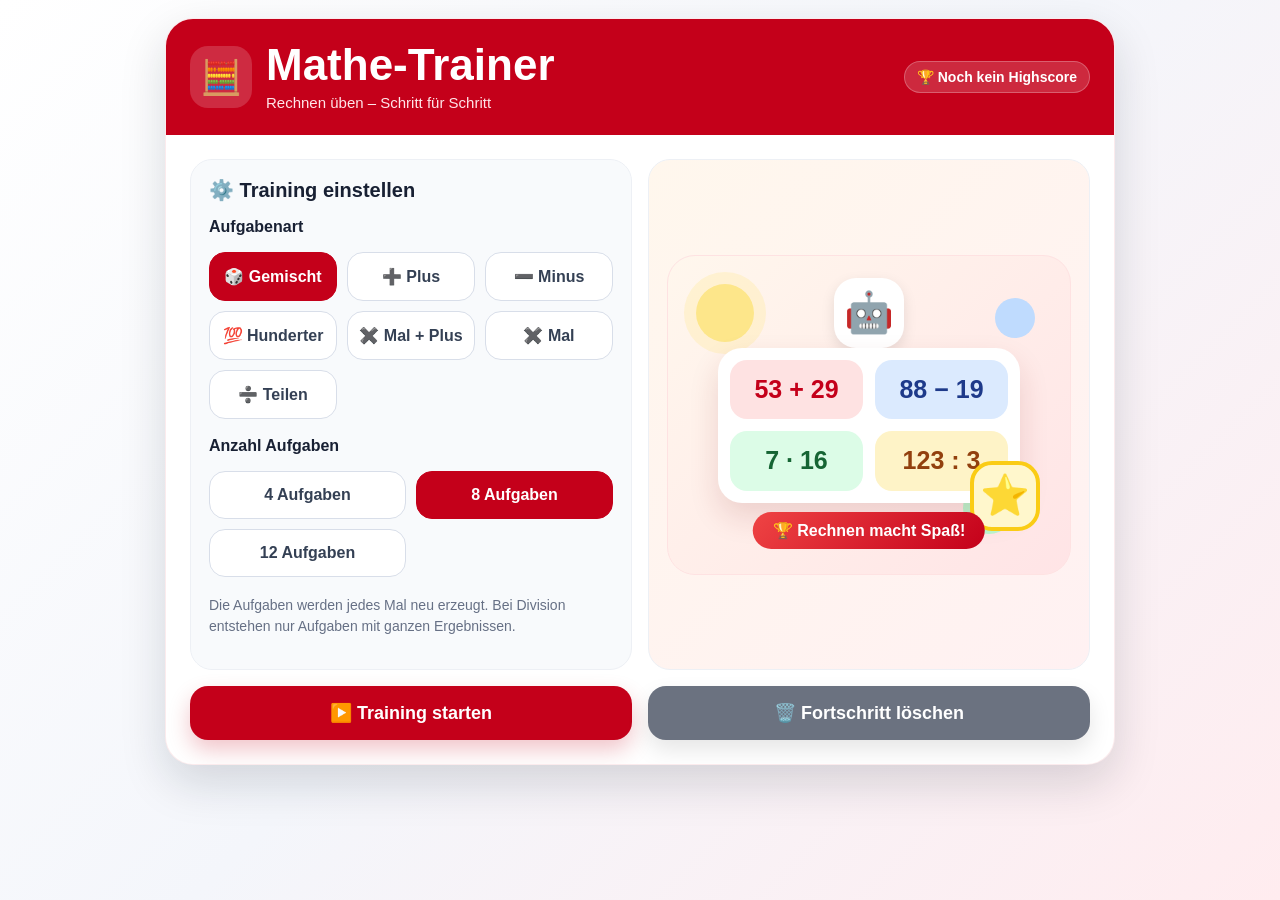
==== commit 1104e0c2: "Update index.html" ====
--- a/index.html
+++ b/index.html
@@ -3,7 +3,7 @@
 <head>
 <meta charset="UTF-8">
 <meta name="viewport" content="width=device-width, initial-scale=1.0">
-<title>Mathe-Trainer</title>
+<title>Mathe-Trainer die besten Kinder der Welt</title>
 
 <style>
 :root{
@@ -14,7 +14,10 @@
   --text:#182033;
   --muted:#667085;
   --green:#138a36;
-  --shadow:0 18px 46px rgba(16,24,40,.16);
+  --blue:#2563eb;
+  --yellow:#f6b300;
+  --border:#e5e7eb;
+  --shadow:0 18px 46px rgba(16,24,40,.15);
 }
 
 *{
@@ -24,10 +27,25 @@
 body{
   margin:0;
   min-height:100vh;
+  padding:18px;
   font-family:Arial,Helvetica,sans-serif;
   color:var(--text);
-  background:linear-gradient(135deg,#fff 0%,#f4f6fb 50%,#ffecef 100%);
-  padding:18px;
+  background:
+    linear-gradient(
+      135deg,
+      #ffffff 0%,
+      #f4f6fb 50%,
+      #ffecef 100%
+    );
+}
+
+button,
+input{
+  font-family:inherit;
+}
+
+button{
+  -webkit-tap-highlight-color:transparent;
 }
 
 .app{
@@ -36,23 +54,25 @@
 }
 
 .card{
-  background:var(--card);
+  background:#fff;
   border-radius:28px;
+  overflow:hidden;
   box-shadow:var(--shadow);
-  overflow:hidden;
   border:1px solid rgba(196,0,26,.08);
 }
 
-/* ================= HEADER ================= */
+/* =========================
+   HEADER
+========================= */
 
 .header{
   background:var(--red);
   color:#fff;
-  padding:26px;
+  padding:24px;
   display:flex;
+  justify-content:space-between;
   align-items:center;
-  justify-content:space-between;
-  gap:16px;
+  gap:18px;
 }
 
 .brand{
@@ -62,42 +82,37 @@
 }
 
 .logo{
-  width:60px;
-  height:60px;
+  width:62px;
+  height:62px;
   border-radius:18px;
-  background:rgba(255,255,255,.18);
+  background:rgba(255,255,255,.17);
   display:grid;
   place-items:center;
   font-size:34px;
-  flex-shrink:0;
 }
 
 h1{
   margin:0;
   font-size:clamp(28px,5vw,44px);
-  line-height:1.05;
+  line-height:1;
 }
 
 .subtitle{
   margin:7px 0 0;
   color:#ffe5e9;
-  font-size:16px;
-}
-
-.header-badge{
-  background:rgba(255,255,255,.16);
-  color:white;
-  border:1px solid rgba(255,255,255,.3);
-  border-radius:999px;
-  padding:10px 15px;
-  font-weight:900;
-  white-space:nowrap;
-}
-
-/* ================= CONTENT ================= */
+  font-size:15px;
+}
 
 .content{
   padding:24px;
+}
+
+/* =========================
+   GENERAL
+========================= */
+
+.hidden{
+  display:none !important;
 }
 
 .grid{
@@ -108,70 +123,50 @@
 .grid.two{
   grid-template-columns:1fr 1fr;
 }
-
-@media(max-width:760px){
-  .grid.two{
-    grid-template-columns:1fr;
-  }
-
-  .header{
-    flex-direction:column;
-    align-items:flex-start;
-  }
-
-  .content{
-    padding:18px;
-  }
-
-  .header-badge{
-    align-self:flex-start;
-  }
-}
-
-/* ================= PANELS ================= */
 
 .panel{
   background:#f8fafc;
   border:1px solid #edf0f5;
   border-radius:22px;
-  padding:20px;
+  padding:18px;
 }
 
 .panel-title{
+  margin:0 0 14px;
+  font-size:20px;
   font-weight:900;
-  font-size:21px;
-  margin:0 0 15px;
-}
-
-/* ================= OPTIONS ================= */
+  display:flex;
+  align-items:center;
+  gap:8px;
+}
+
+.hint{
+  color:var(--muted);
+  font-size:14px;
+  line-height:1.5;
+}
+
+/* =========================
+   OPTIONS
+========================= */
 
 .options{
   display:grid;
   gap:10px;
   grid-template-columns:repeat(3,1fr);
-  margin-bottom:20px;
-}
-
-.options.three{
-  grid-template-columns:repeat(3,1fr);
-}
-
-@media(max-width:560px){
-  .options{
-    grid-template-columns:1fr 1fr;
-  }
-
-  .options.three{
-    grid-template-columns:repeat(3,1fr);
-  }
+  margin-bottom:18px;
+}
+
+.options.two{
+  grid-template-columns:repeat(2,1fr);
 }
 
 .option{
-  border:2px solid #d8dee9;
+  border:1px solid #d8dee9;
   background:#fff;
   color:#344054;
   border-radius:16px;
-  padding:13px 8px;
+  padding:14px 10px;
   font-size:16px;
   font-weight:900;
   cursor:pointer;
@@ -179,23 +174,25 @@
 }
 
 .option:hover{
-  background:#f8e8eb;
+  background:#f3f4f6;
 }
 
 .option.active{
   background:var(--red);
+  border-color:var(--red);
   color:#fff;
-  border-color:var(--red);
-}
-
-/* ================= BUTTONS ================= */
+}
+
+/* =========================
+   BUTTONS
+========================= */
 
 .btn{
   width:100%;
   border:0;
   border-radius:18px;
   padding:16px 18px;
-  font-size:19px;
+  font-size:18px;
   font-weight:900;
   cursor:pointer;
   background:var(--red);
@@ -206,7 +203,7 @@
 
 .btn:hover{
   background:var(--red-dark);
-  transform:translateY(-1px);
+  transform:translateY(-2px);
 }
 
 .btn.secondary{
@@ -218,106 +215,175 @@
   background:#4b5563;
 }
 
-/* ================= START-BILD ================= */
-
-.hero{
-  min-height:390px;
-  background:linear-gradient(135deg,#fff7ed,#ffe4e6);
-  border:1px solid #fee2e2;
-  border-radius:24px;
-  position:relative;
-  overflow:hidden;
+.btn.green{
+  background:var(--green);
+}
+
+/* =========================
+   START VISUAL
+========================= */
+
+.visual{
+  min-height:340px;
   display:flex;
   align-items:center;
   justify-content:center;
-  text-align:center;
-  padding:25px;
-}
-
-.hero-content{
+  background:linear-gradient(135deg,#fff7ed,#fff1f2);
+  overflow:hidden;
+}
+
+.hero{
   position:relative;
-  z-index:2;
-}
-
-.hero-mascot{
-  font-size:76px;
-  margin-bottom:10px;
-}
-
-.hero h2{
-  margin:0;
-  color:#991b1b;
-  font-size:30px;
-}
-
-.hero p{
-  color:#7f1d1d;
-  font-weight:700;
-  font-size:17px;
-  line-height:1.5;
-}
-
-.math-examples{
+  width:100%;
+  max-width:520px;
+  height:320px;
+  border-radius:28px;
+  background:linear-gradient(135deg,#fff7ed,#ffe4e6);
+  border:1px solid #fee2e2;
+  overflow:hidden;
+}
+
+.sun{
+  position:absolute;
+  left:28px;
+  top:28px;
+  width:58px;
+  height:58px;
+  border-radius:50%;
+  background:#fde68a;
+  box-shadow:0 0 0 12px rgba(253,230,138,.28);
+}
+
+.circle-blue{
+  position:absolute;
+  right:35px;
+  top:42px;
+  width:40px;
+  height:40px;
+  border-radius:50%;
+  background:#bfdbfe;
+}
+
+.circle-green{
+  position:absolute;
+  right:55px;
+  bottom:40px;
+  width:52px;
+  height:52px;
+  border-radius:50%;
+  background:#bbf7d0;
+}
+
+.robot{
+  position:absolute;
+  top:22px;
+  left:50%;
+  transform:translateX(-50%);
+  width:70px;
+  height:70px;
+  background:#fff;
+  border-radius:22px;
+  display:grid;
+  place-items:center;
+  font-size:40px;
+  box-shadow:0 5px 14px rgba(0,0,0,.1);
+}
+
+.math-board{
+  position:absolute;
+  left:50px;
+  right:50px;
+  top:92px;
+  height:155px;
+  background:#fff;
+  border-radius:24px;
+  padding:12px;
   display:grid;
   grid-template-columns:1fr 1fr;
-  gap:10px;
-  margin-top:20px;
-}
-
-.math-example{
-  background:#fff;
-  border-radius:15px;
-  padding:12px;
-  font-size:21px;
+  gap:12px;
+  box-shadow:0 14px 30px rgba(127,29,29,.14);
+}
+
+.math-box{
+  display:flex;
+  align-items:center;
+  justify-content:center;
+  border-radius:17px;
+  font-size:25px;
   font-weight:900;
-  box-shadow:0 5px 15px rgba(0,0,0,.08);
-}
-
-.math-example:nth-child(1){
+}
+
+.math-red{
+  background:#fee2e2;
   color:#c4001a;
 }
 
-.math-example:nth-child(2){
-  color:#2563eb;
-}
-
-.math-example:nth-child(3){
-  color:#138a36;
-}
-
-.math-example:nth-child(4){
+.math-blue{
+  background:#dbeafe;
+  color:#1e3a8a;
+}
+
+.math-green{
+  background:#dcfce7;
+  color:#166534;
+}
+
+.math-yellow{
+  background:#fef3c7;
   color:#92400e;
 }
 
-/* ================= INFO ================= */
-
-.info{
-  background:#fff7ed;
-  border:1px solid #fed7aa;
-  border-radius:18px;
-  padding:14px 16px;
-  line-height:1.5;
-  font-weight:700;
-  margin-top:5px;
-}
-
-/* ================= STATS ================= */
+.medal{
+  position:absolute;
+  right:30px;
+  bottom:43px;
+  width:70px;
+  height:70px;
+  border-radius:22px;
+  background:#fff7cc;
+  border:4px solid #facc15;
+  display:grid;
+  place-items:center;
+  font-size:40px;
+}
+
+.ribbon{
+  position:absolute;
+  left:50%;
+  transform:translateX(-50%);
+  bottom:25px;
+  background:linear-gradient(135deg,#ef4444,#c4001a);
+  color:#fff;
+  border-radius:999px;
+  padding:9px 20px;
+  font-weight:900;
+  white-space:nowrap;
+}
+
+/* =========================
+   BADGE
+========================= */
+
+.badge{
+  display:inline-block;
+  background:#fee2e2;
+  color:#c4001a;
+  border:1px solid #fecaca;
+  border-radius:999px;
+  padding:7px 12px;
+  font-size:14px;
+  font-weight:900;
+}
+
+/* =========================
+   TRAINING STATS
+========================= */
 
 .stats{
   display:grid;
   grid-template-columns:repeat(5,1fr);
   gap:10px;
   margin-bottom:18px;
-}
-
-@media(max-width:760px){
-  .stats{
-    grid-template-columns:1fr 1fr;
-  }
-
-  .stats .wide{
-    grid-column:1/-1;
-  }
 }
 
 .stat{
@@ -327,134 +393,129 @@
   padding:12px;
   text-align:center;
   font-weight:900;
-  font-size:18px;
 }
 
 .stat small{
   display:block;
+  margin-top:3px;
   color:var(--muted);
   font-weight:700;
-  margin-top:4px;
   font-size:12px;
 }
-
-/* ================= PROGRESS ================= */
 
 .progress-wrap{
   height:13px;
   background:#edf0f5;
   border-radius:999px;
   overflow:hidden;
-  margin:8px 0 20px;
+  margin-bottom:20px;
 }
 
 .progress{
+  width:0;
   height:100%;
-  width:0%;
   background:var(--red);
   border-radius:999px;
-  transition:.25s ease;
-}
-
-/* ================= AUFGABE ================= */
+  transition:.25s;
+}
+
+/* =========================
+   TASK
+========================= */
 
 .task-box{
   text-align:center;
   background:#f8fafc;
   border:1px solid #edf0f5;
   border-radius:28px;
-  padding:28px 18px;
+  padding:26px 18px;
   margin-bottom:16px;
 }
 
 .badges{
   display:flex;
   justify-content:center;
+  align-items:center;
   gap:8px;
   flex-wrap:wrap;
-  margin-bottom:18px;
-}
-
-.badge{
-  background:#fee2e2;
-  color:#c4001a;
-  border:1px solid #fecaca;
-  border-radius:999px;
-  padding:8px 14px;
+  margin-bottom:14px;
+}
+
+.task{
+  font-size:clamp(42px,10vw,76px);
   font-weight:900;
-  font-size:14px;
-}
-
-.task{
-  font-size:clamp(44px,10vw,78px);
-  font-weight:900;
-  margin:15px 0 25px;
+  margin:18px 0 22px;
   letter-spacing:-1px;
 }
 
 .answer{
   width:min(300px,100%);
+  display:block;
+  margin:0 auto;
   border:2px solid #ccd2df;
   border-radius:18px;
   padding:14px 18px;
   text-align:center;
-  font-size:25px;
+  font-size:22px;
   font-weight:900;
-  margin:0 auto;
+  outline:none;
 }
 
 .answer:focus{
-  outline:none;
   border-color:var(--red);
   box-shadow:0 0 0 4px rgba(196,0,26,.1);
 }
 
-/* ================= FEEDBACK ================= */
-
-.tip-box{
+/* =========================
+   FEEDBACK
+========================= */
+
+.feedback{
+  min-height:50px;
+  display:flex;
+  align-items:center;
+  justify-content:center;
+  border-radius:18px;
+  font-size:21px;
+  font-weight:900;
+  margin-bottom:14px;
+  text-align:center;
+}
+
+.feedback.ok{
+  background:#eaf8ef;
+  color:var(--green);
+}
+
+.feedback.bad{
+  background:#fee2e2;
+  color:var(--red);
+}
+
+.tip{
   background:#eff6ff;
   color:#1e3a8a;
   border:1px solid #bfdbfe;
   border-radius:18px;
   padding:14px 16px;
   margin-bottom:14px;
-  font-size:17px;
+  font-size:16px;
   font-weight:800;
-  line-height:1.45;
-}
-
-.feedback{
-  min-height:55px;
-  display:flex;
-  align-items:center;
-  justify-content:center;
-  border-radius:18px;
-  font-size:22px;
-  font-weight:900;
-  margin-bottom:14px;
-  text-align:center;
-}
-
-.feedback.ok{
-  background:#eaf8ef;
-  color:var(--green);
-}
-
-.feedback.bad{
-  background:#fee2e2;
-  color:var(--red);
-}
-
-.reward-live{
-  min-height:38px;
+  line-height:1.5;
+}
+
+.reward{
+  min-height:36px;
   text-align:center;
   font-size:22px;
   font-weight:900;
   color:#7c2d12;
-  margin-bottom:12px;
-}
-
-/* ================= SUMMARY ================= */
+  margin-bottom:10px;
+}
+
+/* =========================
+   SUMMARY
+========================= */
 
 .summary-title{
   text-align:center;
@@ -462,17 +523,17 @@
   margin:8px 0;
 }
 
-.big{
+.percent{
   text-align:center;
   font-size:64px;
   font-weight:900;
   color:var(--red);
-  margin:16px 0 5px;
+  margin:12px 0;
 }
 
 .stars{
   text-align:center;
-  font-size:42px;
+  font-size:38px;
   margin-bottom:20px;
 }
 
@@ -506,30 +567,110 @@
   margin-top:16px;
 }
 
-@media(max-width:640px){
+/* =========================
+   RESPONSIVE
+========================= */
+
+@media(max-width:760px){
+
+  .header{
+    flex-direction:column;
+    align-items:flex-start;
+  }
+
+  .grid.two{
+    grid-template-columns:1fr;
+  }
+
+  .stats{
+    grid-template-columns:1fr 1fr;
+  }
+
+  .stat.wide{
+    grid-column:1/-1;
+  }
+
+  .content{
+    padding:18px;
+  }
+
+  .visual{
+    min-height:300px;
+  }
+}
+
+@media(max-width:600px){
+
+  .options,
+  .options.two{
+    grid-template-columns:1fr 1fr;
+  }
+
   .footer-actions{
     grid-template-columns:1fr;
   }
-}
-
-.hidden{
-  display:none!important;
-}
-
-/* ================= PRINT ================= */
-
+
+  .math-board{
+    left:25px;
+    right:25px;
+  }
+
+  .medal{
+    display:none;
+  }
+
+  .ribbon{
+    font-size:15px;
+  }
+}
+
+@media(max-width:420px){
+
+  body{
+    padding:8px;
+  }
+
+  .header{
+    padding:18px;
+  }
+
+  .logo{
+    width:52px;
+    height:52px;
+    font-size:28px;
+  }
+
+  .options,
+  .options.two{
+    grid-template-columns:1fr;
+  }
+
+  .task{
+    font-size:42px;
+  }
+}
+
+/* Druck */
 @media print{
   body{
     background:#fff;
     padding:0;
   }
 
+  .header,
+  .footer-actions,
+  #startScreen,
+  #trainingScreen{
+    display:none !important;
+  }
+
   .card{
     box-shadow:none;
-  }
-
-  .footer-actions{
-    display:none;
+    border:0;
+  }
+
+  .content{
+    padding:0;
   }
 }
 </style>
@@ -541,29 +682,34 @@
 
 <div class="card">
 
-<!-- =====================================================
+<!-- =========================
      HEADER
-===================================================== -->
+========================= -->
 
 <header class="header">
 
   <div class="brand">
 
-    <div class="logo">
-      🧮
-    </div>
+    <div class="logo">🧮</div>
 
     <div>
       <h1>Mathe-Trainer</h1>
       <p class="subtitle">
-        Für 9-Jährige – passend zum Arbeitsblatt
+        Rechnen üben – Schritt für Schritt
       </p>
     </div>
 
   </div>
 
-  <div id="headerHighscore"
-       class="header-badge">
+  <div
+    id="headerHighscore"
+    class="badge"
+    style="
+      background:rgba(255,255,255,.16);
+      color:#fff;
+      border-color:rgba(255,255,255,.25);
+    "
+  >
     🏆 Noch kein Highscore
   </div>
 
@@ -573,9 +719,9 @@
 <div class="content">
 
 
-<!-- =====================================================
+<!-- ==================================================
      STARTSEITE
-===================================================== -->
+================================================== -->
 
 <section id="startScreen">
 
@@ -589,161 +735,152 @@
         ⚙️ Training einstellen
       </p>
 
-
       <p><strong>Aufgabenart</strong></p>
 
-      <div class="options" id="opOptions">
+      <div class="options" id="typeOptions">
 
         <button
           class="option active"
-          data-op="mix"
-          aria-pressed="true">
-          🔀 Gemischt
+          data-type="mixed"
+          aria-pressed="true"
+        >
+          🎲 Gemischt
         </button>
 
         <button
           class="option"
-          data-op="plus"
-          aria-pressed="false">
+          data-type="plus"
+          aria-pressed="false"
+        >
           ➕ Plus
         </button>
 
         <button
           class="option"
-          data-op="minus"
-          aria-pressed="false">
+          data-type="minus"
+          aria-pressed="false"
+        >
           ➖ Minus
         </button>
 
         <button
           class="option"
-          data-op="mulplus"
-          aria-pressed="false">
+          data-type="hundreds"
+          aria-pressed="false"
+        >
+          💯 Hunderter
+        </button>
+
+        <button
+          class="option"
+          data-type="mixedMultiply"
+          aria-pressed="false"
+        >
           ✖️ Mal + Plus
         </button>
 
         <button
           class="option"
-          data-op="mul"
-          aria-pressed="false">
+          data-type="multiply"
+          aria-pressed="false"
+        >
           ✖️ Mal
         </button>
 
         <button
           class="option"
-          data-op="div"
-          aria-pressed="false">
+          data-type="divide"
+          aria-pressed="false"
+        >
           ➗ Teilen
         </button>
 
       </div>
 
 
-      <p><strong>Trainingstyp</strong></p>
-
-      <div class="options">
-
-        <button
-          class="option active"
-          data-mode="balanced"
-          aria-pressed="true">
-          😊 Ausgewogen
-        </button>
-
-        <button
-          class="option"
-          data-mode="focus"
-          aria-pressed="false">
-          🎯 Stolperaufgaben
-        </button>
-
-      </div>
-
-
       <p><strong>Anzahl Aufgaben</strong></p>
 
-      <div class="options three"
-           id="amountOptions">
+      <div class="options two" id="amountOptions">
 
         <button
           class="option"
           data-amount="4"
-          aria-pressed="false">
-          4
+          aria-pressed="false"
+        >
+          4 Aufgaben
         </button>
 
         <button
           class="option active"
           data-amount="8"
-          aria-pressed="true">
-          8
+          aria-pressed="true"
+        >
+          8 Aufgaben
         </button>
 
         <button
           class="option"
           data-amount="12"
-          aria-pressed="false">
-          12
+          aria-pressed="false"
+        >
+          12 Aufgaben
         </button>
 
       </div>
 
 
-      <div class="info">
-
-        📚 <strong>Die Aufgaben sind an dein Arbeitsblatt
-        angepasst.</strong>
-
-        <br><br>
-
-        Plus und Minus mit zweistelligen Zahlen,
-        Hunderter-Aufgaben, Malaufgaben,
-        Mal-und-Plus sowie Division ohne Rest.
-
-      </div>
+      <p class="hint">
+        Die Aufgaben werden jedes Mal neu erzeugt.
+        Bei Division entstehen nur Aufgaben mit ganzen Ergebnissen.
+      </p>
 
     </div>
 
 
     <!-- BILD -->
 
-    <div class="hero">
-
-      <div class="hero-content">
-
-        <div class="hero-mascot">
-          🤖📚⭐
+    <div class="panel visual">
+
+      <div class="hero">
+
+        <div class="sun"></div>
+
+        <div class="circle-blue"></div>
+
+        <div class="circle-green"></div>
+
+        <div class="robot">
+          🤖
         </div>
 
-        <h2>
-          Bereit zum Rechnen?
-        </h2>
-
-        <p>
-          Rechne Schritt für Schritt.<br>
-          Für jede richtige Antwort gibt es eine Münze!
-        </p>
-
-        <div class="math-examples">
-
-          <div class="math-example">
+        <div class="math-board">
+
+          <div class="math-box math-red">
             53 + 29
           </div>
 
-          <div class="math-example">
+          <div class="math-box math-blue">
             88 − 19
           </div>
 
-          <div class="math-example">
+          <div class="math-box math-green">
             7 · 16
           </div>
 
-          <div class="math-example">
+          <div class="math-box math-yellow">
             123 : 3
           </div>
 
         </div>
 
+        <div class="medal">
+          ⭐
+        </div>
+
+        <div class="ribbon">
+          🏆 Rechnen macht Spaß!
+        </div>
+
       </div>
 
     </div>
@@ -751,18 +888,22 @@
   </div>
 
 
-  <div class="grid two"
-       style="margin-top:16px">
+  <div
+    class="grid two"
+    style="margin-top:16px"
+  >
 
     <button
+      id="startButton"
       class="btn"
-      onclick="startTraining()">
+    >
       ▶️ Training starten
     </button>
 
     <button
+      id="resetButton"
       class="btn secondary"
-      onclick="resetAll()">
+    >
       🗑️ Fortschritt löschen
     </button>
 
@@ -771,39 +912,45 @@
 </section>
 
 
-<!-- =====================================================
+<!-- ==================================================
      TRAINING
-===================================================== -->
-
-<section id="trainingScreen"
-         class="hidden">
-
+================================================== -->
+
+<section
+  id="trainingScreen"
+  class="hidden"
+>
 
   <div class="stats">
 
     <div class="stat">
-      <span id="currentNo">1</span> /
+      <span id="currentNo">1</span>
+      /
       <span id="totalNo">8</span>
       <small>Aufgabe</small>
     </div>
 
     <div class="stat">
-      ✅ <span id="score">0</span>
+      ✅
+      <span id="score">0</span>
       <small>richtig</small>
     </div>
 
     <div class="stat">
-      🪙 <span id="coins">0</span>
+      🪙
+      <span id="coins">0</span>
       <small>Münzen</small>
     </div>
 
     <div class="stat">
-      ⭐ <span id="levelText">1</span>
+      ⭐
+      <span id="level">1</span>
       <small>Level</small>
     </div>
 
     <div class="stat wide">
-      ⏱ <span id="timer">00:00</span>
+      ⏱
+      <span id="timer">00:00</span>
       <small>Zeit</small>
     </div>
 
@@ -812,9 +959,10 @@
 
   <div class="progress-wrap">
 
-    <div id="progress"
-         class="progress">
-    </div>
+    <div
+      id="progress"
+      class="progress"
+    ></div>
 
   </div>
 
@@ -824,37 +972,29 @@
     <div class="badges">
 
       <span
+        id="typeBadge"
         class="badge"
-        id="typeBadge">
+      >
         Gemischt
       </span>
 
       <span
+        id="difficultyBadge"
         class="badge"
-        id="difficultyBadge">
-        Aufgabe
+      >
+        Übung
       </span>
 
-      <span
-        class="badge"
-        id="rewardBadge">
-        🎁 Noch keine Belohnung
-      </span>
-
     </div>
 
 
-    <div id="task"
-         class="task">
+    <div
+      id="task"
+      class="task"
+    >
       53 + 29 = ?
     </div>
 
-
-    <label
-      for="answer"
-      class="hidden">
-      Antwort
-    </label>
 
     <input
       id="answer"
@@ -862,39 +1002,45 @@
       type="number"
       inputmode="numeric"
       autocomplete="off"
-      placeholder="Antwort">
+      placeholder="Antwort"
+      aria-label="Antwort"
+    >
 
   </div>
 
 
-  <div id="tipBox"
-       class="tip-box hidden">
-  </div>
-
-
-  <div id="feedback"
-       class="feedback">
-  </div>
-
-
-  <div id="rewardLive"
-       class="reward-live">
-  </div>
+  <div
+    id="tipBox"
+    class="tip hidden"
+  ></div>
+
+
+  <div
+    id="feedback"
+    class="feedback"
+  ></div>
+
+
+  <div
+    id="reward"
+    class="reward"
+  ></div>
 
 
   <div class="grid two">
 
     <button
-      id="checkBtn"
+      id="checkButton"
       class="btn"
-      onclick="checkAnswer()">
+    >
       Prüfen
     </button>
 
     <button
+      id="homeButton"
       class="btn secondary"
-      onclick="goHome()">
-      🏠 Startseite
+    >
+      Startseite
     </button>
 
   </div>
@@ -902,26 +1048,31 @@
 </section>
 
 
-<!-- =====================================================
+<!-- ==================================================
      AUSWERTUNG
-===================================================== -->
-
-<section id="summaryScreen"
-         class="hidden">
+================================================== -->
+
+<section
+  id="summaryScreen"
+  class="hidden"
+>
 
   <h2 class="summary-title">
     🏆 Training beendet
   </h2>
 
-
-  <div class="big">
-    <span id="finalPercent">0</span>%
+  <div
+    id="finalPercent"
+    class="percent"
+  >
+    0%
   </div>
 
-
-  <div id="finalStars"
-       class="stars">
-    ⭐
+  <div
+    id="finalStars"
+    class="stars"
+  >
+    💪
   </div>
 
 
@@ -938,32 +1089,45 @@
     </div>
 
     <div class="stat">
-      🪙 <span id="finalCoins">0</span>
+      🪙
+      <span id="finalCoins">0</span>
       <small>Münzen</small>
     </div>
 
     <div class="stat">
-      ⭐ <span id="finalLevel">1</span>
+      ⭐
+      <span id="finalLevel">1</span>
       <small>Level</small>
     </div>
 
     <div class="stat wide">
-      ⏱ <span id="finalTime">00:00</span>
+      ⏱
+      <span id="finalTime">00:00</span>
       <small>Zeit</small>
     </div>
 
   </div>
 
 
-  <div class="panel"
-       style="text-align:center;margin-bottom:16px">
-
-    <p class="panel-title">
+  <div
+    class="panel"
+    style="text-align:center;margin-bottom:16px"
+  >
+
+    <p
+      class="panel-title"
+      style="justify-content:center"
+    >
       🎁 Deine Belohnung
     </p>
 
-    <div id="finalReward"
-         style="font-size:34px;font-weight:900">
+    <div
+      id="finalReward"
+      style="
+        font-size:32px;
+        font-weight:900;
+      "
+    >
       🥉 Bronze-Pokal
     </div>
 
@@ -978,9 +1142,10 @@
         ❌ Fehler zum Üben
       </p>
 
-      <div id="wrongList"
-           class="list">
-      </div>
+      <div
+        id="wrongList"
+        class="list"
+      ></div>
 
     </div>
 
@@ -991,9 +1156,10 @@
         📋 Alle Aufgaben
       </p>
 
-      <div id="allList"
-           class="list">
-      </div>
+      <div
+        id="allList"
+        class="list"
+      ></div>
 
     </div>
 
@@ -1003,26 +1169,30 @@
   <div class="footer-actions">
 
     <button
+      id="newTrainingButton"
       class="btn"
-      onclick="startTraining()">
+    >
       🔄 Neues Training
     </button>
 
     <button
+      id="repeatWrongButton"
       class="btn secondary"
-      onclick="repeatWrong()">
+    >
       ❌ Fehler wiederholen
     </button>
 
     <button
+      id="summaryHomeButton"
       class="btn secondary"
-      onclick="goHome()">
+    >
       🏠 Startseite
     </button>
 
     <button
+      id="printButton"
       class="btn secondary"
-      onclick="window.print()">
+    >
       🖨️ Auswertung drucken
     </button>
 
@@ -1036,65 +1206,124 @@
 
 
 <script>
-
-/* =========================================================
+/* =====================================================
+   MATHE-TRAINER
+   Komplett neue Aufgabenstruktur
+===================================================== */
+
+
+/* -----------------------------------------------------
    EINSTELLUNGEN
-========================================================= */
+----------------------------------------------------- */
 
 const settings = {
-  operation: "mix",
-  mode: "balanced",
+  type: "mixed",
   amount: 8
 };
 
+
+/* -----------------------------------------------------
+   SPIELVARIABLEN
+----------------------------------------------------- */
+
 let tasks = [];
-let wrongRepeatTasks = [];
 let answers = [];
 
-let current = 0;
+let currentIndex = 0;
 let score = 0;
 let coins = 0;
-let level = 1;
+let playerLevel = 1;
+
 let seconds = 0;
 let timer = null;
-let checked = false;
-
-const $ = id =>
-  document.getElementById(id);
-
-const memoryStore = {};
-
-
-/* =========================================================
-   LOCAL STORAGE
-========================================================= */
-
-function safeStorageGet(key, fallback){
+
+let taskChecked = false;
+
+let wrongTasks = [];
+
+
+/* -----------------------------------------------------
+   HILFSFUNKTIONEN
+----------------------------------------------------- */
+
+function $(id){
+  return document.getElementById(id);
+}
+
+
+function rand(min,max){
+  return Math.floor(
+    Math.random() * (max - min + 1)
+  ) + min;
+}
+
+
+function choose(array){
+  return array[
+    Math.floor(Math.random() * array.length)
+  ];
+}
+
+
+function shuffle(array){
+
+  const copy = [...array];
+
+  for(let i = copy.length - 1; i > 0; i--){
+
+    const j = Math.floor(
+      Math.random() * (i + 1)
+    );
+
+    [copy[i],copy[j]] =
+      [copy[j],copy[i]];
+  }
+
+  return copy;
+}
+
+
+function formatTime(totalSeconds){
+
+  const minutes =
+    String(
+      Math.floor(totalSeconds / 60)
+    ).padStart(2,"0");
+
+  const secondsPart =
+    String(
+      totalSeconds % 60
+    ).padStart(2,"0");
+
+  return minutes + ":" + secondsPart;
+}
+
+
+/* -----------------------------------------------------
+   STORAGE
+----------------------------------------------------- */
+
+function getStorage(key,fallback){
 
   try{
 
     const value =
       localStorage.getItem(key);
 
-    return value
-      ? JSON.parse(value)
-      : fallback;
+    if(value === null){
+      return fallback;
+    }
+
+    return JSON.parse(value);
 
   }catch(error){
 
-    return Object.prototype.hasOwnProperty.call(
-      memoryStore,
-      key
-    )
-      ? memoryStore[key]
-      : fallback;
-
-  }
-
-}
-
-
-function safeStorageSet(key,value){
+    return fallback;
+  }
+}
+
+
+function setStorage(key,value){
 
   try{
 
@@ -1105,14 +1334,12 @@
 
   }catch(error){
 
-    memoryStore[key] = value;
-
-  }
-
-}
-
-
-function safeStorageRemove(key){
+    /* Falls localStorage nicht verfügbar ist */
+  }
+}
+
+
+function removeStorage(key){
 
   try{
 
@@ -1120,451 +1347,500 @@
 
   }catch(error){
 
-    delete memoryStore[key];
-
-  }
-
-}
-
-
-/* =========================================================
-   HILFSFUNKTIONEN
-========================================================= */
-
-function choose(array){
-
-  return array[
-    Math.floor(
-      Math.random() * array.length
-    )
+    /* nichts */
+  }
+}
+
+
+/* -----------------------------------------------------
+   AUFGABENOBJEKT
+   ALLE AUFGABEN HABEN DIE GLEICHE STRUKTUR
+----------------------------------------------------- */
+
+function createTask(
+  text,
+  answer,
+  type,
+  tip
+){
+
+  return {
+
+    text: String(text),
+
+    answer: Number(answer),
+
+    type: String(type),
+
+    tip: String(tip || "")
+
+  };
+}
+
+
+/* =====================================================
+   AUFGABEN GENERIEREN
+===================================================== */
+
+
+/* -----------------------------------------------------
+   1. PLUS
+   Beispiele:
+   53 + 29
+   47 + 35
+----------------------------------------------------- */
+
+function generatePlus(){
+
+  const a = rand(20,89);
+
+  const b = rand(10,99);
+
+  return createTask(
+
+    `${a} + ${b}`,
+
+    a + b,
+
+    "➕ Plus",
+
+    "Tipp: Rechne zuerst die Einer und dann die Zehner."
+  );
+}
+
+
+/* -----------------------------------------------------
+   2. MINUS
+   Beispiele:
+   88 - 19
+   74 - 28
+----------------------------------------------------- */
+
+function generateMinus(){
+
+  const a = rand(40,99);
+
+  const b = rand(10,a - 1);
+
+  return createTask(
+
+    `${a} − ${b}`,
+
+    a - b,
+
+    "➖ Minus",
+
+    "Tipp: Rechne Schritt für Schritt. Erst die Einer, dann die Zehner."
+  );
+}
+
+
+/* -----------------------------------------------------
+   3. HUNDERTER-MINUS
+   Beispiele:
+   600 - 12
+   400 - 27
+   800 - 35
+----------------------------------------------------- */
+
+function generateHundreds(){
+
+  const hundreds =
+    rand(2,9) * 100;
+
+  const b =
+    rand(10,99);
+
+  return createTask(
+
+    `${hundreds} − ${b}`,
+
+    hundreds - b,
+
+    "💯 Hunderter-Minus",
+
+    "Tipp: Ziehe zuerst die Zehner und dann die Einer ab."
+  );
+}
+
+
+/* -----------------------------------------------------
+   4. MAL + PLUS
+   Beispiele:
+   4 · 6 + 12
+   7 · 5 + 13
+----------------------------------------------------- */
+
+function generateMixedMultiply(){
+
+  const a = rand(2,9);
+
+  const b = rand(2,9);
+
+  const c = rand(5,25);
+
+  const product = a * b;
+
+  const answer = product + c;
+
+  return createTask(
+
+    `${a} · ${b} + ${c}`,
+
+    answer,
+
+    "✖️ Mal + Plus",
+
+    `Tipp: Rechne zuerst ${a} · ${b} und addiere danach ${c}.`
+  );
+}
+
+
+/* -----------------------------------------------------
+   5. MAL MIT ZWEISTELLIGER ZAHL
+   Beispiele:
+   7 · 16
+   5 · 23
+----------------------------------------------------- */
+
+function generateMultiply(){
+
+  const a = rand(2,9);
+
+  const b = rand(11,25);
+
+  return createTask(
+
+    `${a} · ${b}`,
+
+    a * b,
+
+    "✖️ Mal",
+
+    `Tipp: Zerlege ${b} in Zehner und Einer.`
+  );
+}
+
+
+/* -----------------------------------------------------
+   6. TEILEN
+   Beispiele:
+   123 : 3
+   288 : 4
+
+   WICHTIG:
+   Der Dividend wird immer aus
+   Divisor × Ergebnis erzeugt.
+   Dadurch gibt es KEINE Kommazahlen.
+----------------------------------------------------- */
+
+function generateDivision(){
+
+  const divisor =
+    rand(2,9);
+
+  const quotient =
+    rand(10,50);
+
+  const dividend =
+    divisor * quotient;
+
+  return createTask(
+
+    `${dividend} : ${divisor}`,
+
+    quotient,
+
+    "➗ Teilen",
+
+    `Tipp: Frage dich: Welche Zahl · ${divisor} ergibt ${dividend}?`
+  );
+}
+
+
+/* =====================================================
+   AUFGABEN AUSWÄHLEN
+===================================================== */
+
+function generateTaskByType(type){
+
+  switch(type){
+
+    case "plus":
+      return generatePlus();
+
+    case "minus":
+      return generateMinus();
+
+    case "hundreds":
+      return generateHundreds();
+
+    case "mixedMultiply":
+      return generateMixedMultiply();
+
+    case "multiply":
+      return generateMultiply();
+
+    case "divide":
+      return generateDivision();
+
+    default:
+      return generatePlus();
+  }
+}
+
+
+/* -----------------------------------------------------
+   GEMISCHTE AUFGABEN
+----------------------------------------------------- */
+
+function generateMixedTask(){
+
+  const types = [
+
+    "plus",
+    "minus",
+    "hundreds",
+    "mixedMultiply",
+    "multiply",
+    "divide"
+
   ];
 
-}
-
-
-function formatTime(seconds){
-
-  const minutes =
-    String(
-      Math.floor(seconds / 60)
-    ).padStart(2,"0");
-
-  const sec =
-    String(
-      seconds % 60
-    ).padStart(2,"0");
-
-  return minutes + ":" + sec;
-
-}
-
-
-/* =========================================================
-   PLUS
-========================================================= */
-
-function createAddition(){
-
-  const examples = [
-
-    [53,29],
-    [33,39],
-    [25,49],
-    [46,46],
-
-    [34,47],
-    [78,16],
-    [15,67],
-    [66,17],
-
-    [18,55],
-    [24,58],
-    [53,48],
-    [38,35]
-
-  ];
-
-  const p = choose(examples);
-
-  return {
-    q:`${p[0]} + ${p[1]}`,
-    a:p[0] + p[1],
-    type:"➕ Plus",
-    difficulty:"Zweizellig",
-    key:`plus-${p[0]}-${p[1]}`
-  };
-
-}
-
-
-/* =========================================================
-   MINUS
-========================================================= */
-
-function createSubtraction(){
-
-  const examples = [
-
-    [88,19],
-    [84,46],
-    [52,33],
-    [44,26],
-
-    [38,19],
-    [25,14],
-    [75,37],
-
-    [67,29],
-    [53,27],
-    [95,27],
-    [42,24]
-
-  ];
-
-  const p = choose(examples);
-
-  return {
-    q:`${p[0]} − ${p[1]}`,
-    a:p[0] - p[1],
-    type:"➖ Minus",
-    difficulty:"Zweizellig",
-    key:`minus-${p[0]}-${p[1]}`
-  };
-
-}
-
-
-/* =========================================================
-   HUNDERTER MINUS ZAHL
-========================================================= */
-
-function createHundredsSubtraction(){
-
-  const examples = [
-
-    [600,12],
-    [300,19],
-    [700,12],
-    [200,18],
-
-    [500,18],
-    [900,11],
-    [600,14],
-    [700,13],
-
-    [400,15],
-    [300,16],
-    [700,18],
-    [800,17]
-
-  ];
-
-  const p = choose(examples);
-
-  return {
-    q:`${p[0]} − ${p[1]}`,
-    a:p[0] - p[1],
-    type:"➖ Hunderter − Zahl",
-    difficulty:"Knifflig",
-    key:`hund-${p[0]}-${p[1]}`
-  };
-
-}
-
-
-/* =========================================================
-   MAL + PLUS
-========================================================= */
-
-function createMultiplicationPlus(){
-
-  const examples = [
-
-    [4,6,12],
-    [5,4,65],
-    [8,4,32],
-
-    [6,8,24],
-    [4,4,41],
-    [3,9,44],
-
-    [7,4,33],
-    [5,7,53],
-    [6,6,25]
-
-  ];
-
-  const p = choose(examples);
-
-  return {
-    q:`${p[0]} · ${p[1]} + ${p[2]}`,
-    a:p[0] * p[1] + p[2],
-    type:"✖️ Mal + Plus",
-    difficulty:"Gemischt",
-    key:`mulplus-${p.join("-")}`
-  };
-
-}
-
-
-/* =========================================================
-   MALAUFGABEN
-========================================================= */
-
-function createMultiplication(){
-
-  const examples = [
-
-    [7,16],
-    [6,35],
-    [5,26],
-
-    [5,23],
-    [7,42],
-    [6,38],
-
-    [4,29],
-    [5,28],
-    [3,66]
-
-  ];
-
-  const p = choose(examples);
-
-  return {
-    q:`${p[0]} · ${p[1]}`,
-    a:p[0] * p[1],
-    type:"✖️ Mal",
-    difficulty:"Zweistellig",
-    key:`mul-${p[0]}-${p[1]}`
-  };
-
-}
-
-
-/* =========================================================
-   DIVISION
-========================================================= */
-
-function createDivision(){
-
-  const examples = [
-
-    [123,3],
-    [186,3],
-    [159,3],
-    [273,3],
-
-    [208,4],
-    [288,4],
-    [244,4],
-    [364,4],
-
-    [255,5],
-    [405,5],
-    [155,5],
-    [305,5]
-
-  ];
-
-  const p = choose(examples);
-
-  return {
-    q:`${p[0]} : ${p[1]}`,
-    a:p[0] / p[1],
-    type:"➗ Teilen",
-    difficulty:"Ohne Rest",
-    key:`div-${p[0]}-${p[1]}`
-  };
-
-}
-
-
-/* =========================================================
-   AUFGABE ERZEUGEN
-========================================================= */
-
-function generateTask(){
-
-  if(settings.mode === "focus"){
-
-    return choose([
-
-      createHundredsSubtraction,
-      createMultiplication,
-      createMultiplicationPlus,
-      createDivision
-
-    ])();
-
-  }
-
-
-  if(settings.operation === "plus"){
-
-    return createAddition();
-
-  }
-
-
-  if(settings.operation === "minus"){
-
-    return Math.random() < .55
-      ? createSubtraction()
-      : createHundredsSubtraction;
-
-  }
-
-
-  if(settings.operation === "mulplus"){
-
-    return createMultiplicationPlus();
-
-  }
-
-
-  if(settings.operation === "mul"){
-
-    return createMultiplication();
-
-  }
-
-
-  if(settings.operation === "div"){
-
-    return createDivision();
-
-  }
-
-
-  /* Gemischt */
-
-  return choose([
-
-    createAddition,
-    createSubtraction,
-    createHundredsSubtraction,
-    createMultiplicationPlus,
-    createMultiplication,
-    createDivision
-
-  ])();
-
-}
-
-
-/* =========================================================
-   AUFGABENLISTE
-========================================================= */
+  return generateTaskByType(
+    choose(types)
+  );
+}
+
+
+/* -----------------------------------------------------
+   AUFGABENLISTE ERSTELLEN
+----------------------------------------------------- */
 
 function createTasks(){
 
   const result = [];
 
+  const used = new Set();
+
+  let attempts = 0;
+
+  while(
+    result.length < settings.amount &&
+    attempts < 500
+  ){
+
+    attempts++;
+
+    let task;
+
+    if(settings.type === "mixed"){
+
+      task = generateMixedTask();
+
+    }else{
+
+      task =
+        generateTaskByType(
+          settings.type
+        );
+    }
+
+
+    /*
+      Jede Aufgabe bekommt einen eindeutigen
+      Text-Schlüssel.
+    */
+
+    const key = task.text;
+
+    if(!used.has(key)){
+
+      used.add(key);
+
+      result.push(task);
+    }
+  }
+
+
   /*
-    Bei "Gemischt" versuchen wir,
-    unterschiedliche Aufgabentypen zu verteilen.
+    Sicherheitsprüfung:
+    Falls aus irgendeinem Grund nicht genug
+    unterschiedliche Aufgaben erzeugt wurden,
+    werden weitere Aufgaben ergänzt.
   */
 
-  if(settings.operation === "mix"){
-
-    const types = [
-
-      createAddition,
-      createSubtraction,
-      createHundredsSubtraction,
-      createMultiplicationPlus,
-      createMultiplication,
-      createDivision
-
-    ];
-
-    for(let i=0;i<Number(settings.amount);i++){
-
-      result.push(
-        types[i % types.length]()
-      );
-
-    }
-
-    /* Reihenfolge zufällig mischen */
-
-    result.sort(
-      () => Math.random() - .5
+  while(result.length < settings.amount){
+
+    const task =
+      settings.type === "mixed"
+        ? generateMixedTask()
+        : generateTaskByType(settings.type);
+
+    result.push(task);
+  }
+
+
+  return result;
+}
+
+
+/* =====================================================
+   SCREENS
+===================================================== */
+
+function showScreen(screenId){
+
+  $("startScreen")
+    .classList.add("hidden");
+
+  $("trainingScreen")
+    .classList.add("hidden");
+
+  $("summaryScreen")
+    .classList.add("hidden");
+
+
+  $(screenId)
+    .classList.remove("hidden");
+}
+
+
+/* =====================================================
+   TRAINING STARTEN
+===================================================== */
+
+function startTraining(customTasks = null){
+
+  clearInterval(timer);
+
+
+  if(customTasks){
+
+    tasks = customTasks.map(task => ({
+
+      text: String(task.text),
+
+      answer: Number(task.answer),
+
+      type: String(task.type),
+
+      tip: String(task.tip || "")
+
+    }));
+
+  }else{
+
+    tasks = createTasks();
+
+  }
+
+
+  answers = [];
+
+  wrongTasks = [];
+
+  currentIndex = 0;
+
+  score = 0;
+
+  seconds = 0;
+
+  taskChecked = false;
+
+
+  /*
+    Münzen bleiben über mehrere Trainings
+    erhalten.
+  */
+
+  coins =
+    getStorage(
+      "matheTrainerCoins",
+      0
     );
 
-  }else{
-
-    for(
-      let i=0;
-      i<Number(settings.amount);
-      i++
-    ){
-
-      result.push(
-        generateTask()
-      );
-
-    }
-
-  }
-
-  return result;
-
-}
-
-
-/* =========================================================
-   TRAINING STARTEN
-========================================================= */
-
-function startTraining(customTasks){
-
-  clearInterval(timer);
-
-  tasks = customTasks
-    ? customTasks.map(x => ({...x}))
-    : createTasks();
-
-  current = 0;
-  score = 0;
-  seconds = 0;
-  checked = false;
-  answers = [];
+  playerLevel =
+    getStorage(
+      "matheTrainerLevel",
+      1
+    );
+
 
   $("totalNo").textContent =
     tasks.length;
 
-  $("score").textContent = "0";
-  $("timer").textContent = "00:00";
-
-  showScreen("trainingScreen");
+  $("score").textContent =
+    score;
+
+  $("coins").textContent =
+    coins;
+
+  $("level").textContent =
+    playerLevel;
+
+
+  showScreen(
+    "trainingScreen"
+  );
+
 
   showTask();
 
-  timer = setInterval(()=>{
-
-    seconds++;
-
-    $("timer").textContent =
-      formatTime(seconds);
-
-  },1000);
-
-}
-
-
-/* =========================================================
+
+  timer =
+    setInterval(() => {
+
+      seconds++;
+
+      $("timer").textContent =
+        formatTime(seconds);
+
+    },1000);
+}
+
+
+/* =====================================================
    AUFGABE ANZEIGEN
-========================================================= */
+===================================================== */
 
 function showTask(){
 
   const task =
-    tasks[current];
+    tasks[currentIndex];
+
+
+  /*
+    Sicherheitsprüfung:
+    Sollte jemals ein ungültiges Objekt
+    entstehen, wird keine undefined-Aufgabe
+    angezeigt.
+  */
+
+  if(
+    !task ||
+    typeof task.text !== "string" ||
+    typeof task.answer !== "number" ||
+    Number.isNaN(task.answer)
+  ){
+
+    console.error(
+      "Ungültige Aufgabe:",
+      task
+    );
+
+    task =
+      createTask(
+        "5 + 5",
+        10,
+        "➕ Plus",
+        "Rechne 5 + 5."
+      );
+  }
+
 
   $("currentNo").textContent =
-    current + 1;
+    currentIndex + 1;
 
   $("totalNo").textContent =
     tasks.length;
@@ -1575,121 +1851,188 @@
   $("coins").textContent =
     coins;
 
-  $("levelText").textContent =
-    level;
-
-  $("timer").textContent =
-    formatTime(seconds);
-
-  const percent =
-    Math.round(
-      current / tasks.length * 100
-    );
+  $("level").textContent =
+    playerLevel;
+
+
+  const progress =
+    (currentIndex / tasks.length) * 100;
 
   $("progress").style.width =
-    percent + "%";
+    progress + "%";
+
 
   $("typeBadge").textContent =
     task.type;
 
+
   $("difficultyBadge").textContent =
-    task.difficulty;
-
-  $("rewardBadge").textContent =
-    getLiveReward();
+    getDifficulty(task);
+
+
+  /*
+    DIE WICHTIGE ZEILE:
+    Nur task.text wird angezeigt.
+    Dadurch kann hier kein
+    "undefined = undefined"
+    entstehen.
+  */
 
   $("task").textContent =
-    task.q + " = ?";
+    `${currentIndex + 1}. ${task.text} = ?`;
+
 
   $("answer").value = "";
+
+  $("feedback").textContent = "";
 
   $("feedback").className =
     "feedback";
 
-  $("feedback").textContent =
+
+  $("reward").textContent =
     "";
 
-  $("rewardLive").textContent =
-    "";
 
   $("tipBox").classList.add(
     "hidden"
   );
 
-  $("tipBox").innerHTML =
+  $("tipBox").textContent =
     "";
 
-  $("checkBtn").textContent =
+
+  $("checkButton").textContent =
     "Prüfen";
 
-  checked = false;
-
-  setTimeout(()=>{
+
+  taskChecked = false;
+
+
+  setTimeout(() => {
+
     $("answer").focus();
-  },50);
-
-}
-
-
-/* =========================================================
+
+  },100);
+}
+
+
+/* -----------------------------------------------------
+   SCHWIERIGKEIT
+----------------------------------------------------- */
+
+function getDifficulty(task){
+
+  if(
+    task.type.includes("Plus")
+  ){
+    return "Zweizellig";
+  }
+
+  if(
+    task.type.includes("Hunderter")
+  ){
+    return "Hunderter";
+  }
+
+  if(
+    task.type.includes("Teilen")
+  ){
+    return "Geteilt";
+  }
+
+  if(
+    task.type.includes("Mal")
+  ){
+    return "Malaufgabe";
+  }
+
+  return "Übung";
+}
+
+
+/* =====================================================
    ANTWORT PRÜFEN
-========================================================= */
+===================================================== */
 
 function checkAnswer(){
 
-  if(checked){
+  /*
+    Wenn bereits geprüft wurde,
+    geht der Button zur nächsten Aufgabe.
+  */
+
+  if(taskChecked){
 
     nextTask();
+
     return;
-
-  }
+  }
+
 
   const input =
     $("answer").value.trim();
 
+
   if(input === ""){
 
     $("feedback").className =
       "feedback bad";
 
     $("feedback").textContent =
-      "✏️ Bitte zuerst eine Antwort eingeben.";
+      "✏️ Bitte gib eine Antwort ein.";
 
     return;
-
-  }
+  }
+
 
   const value =
     Number(input);
 
+
   const task =
-    tasks[current];
+    tasks[currentIndex];
+
 
   const correct =
-    value === task.a;
-
-  answers[current] = {
-    ...task,
-    entered:value,
-    correct
+    value === task.answer;
+
+
+  answers[currentIndex] = {
+
+    text: task.text,
+
+    answer: task.answer,
+
+    type: task.type,
+
+    entered: value,
+
+    correct: correct
+
   };
 
 
   if(correct){
 
     score++;
+
     coins++;
 
+
     updateLevel();
+
 
     $("feedback").className =
       "feedback ok";
 
     $("feedback").textContent =
-      "✅ Richtig! +1 Münze";
-
-    $("rewardLive").textContent =
-      getUnlockMessage();
+      "✅ Richtig! Super gemacht!";
+
+
+    $("reward").textContent =
+      getRewardMessage();
+
 
   }else{
 
@@ -1697,18 +2040,31 @@
       "feedback bad";
 
     $("feedback").textContent =
-      "❌ Nicht ganz. Lösung: " +
-      task.a;
-
-    saveMistake(task);
+      `❌ Leider falsch. Die Lösung ist ${task.answer}.`;
+
 
     $("tipBox").classList.remove(
       "hidden"
     );
 
     $("tipBox").innerHTML =
-      "<strong>💡 Tipp:</strong> " +
-      getTip(task);
+      `<strong>💡 Tipp:</strong> ${task.tip}`;
+
+
+    wrongTasks.push({
+
+      text: task.text,
+
+      answer: task.answer,
+
+      type: task.type,
+
+      tip: task.tip
+
+    });
+
+
+    saveMistake(task);
 
   }
 
@@ -1719,463 +2075,470 @@
   $("coins").textContent =
     coins;
 
-  $("levelText").textContent =
-    level;
-
-  $("rewardBadge").textContent =
-    getLiveReward();
-
-  $("checkBtn").textContent =
-    current < tasks.length - 1
+  $("level").textContent =
+    playerLevel;
+
+
+  $("checkButton").textContent =
+    currentIndex <
+    tasks.length - 1
       ? "Nächste Aufgabe"
       : "Ergebnis anschauen";
 
-  checked = true;
-
-}
-
-
-/* =========================================================
-   TIPPS
-========================================================= */
-
-function getTip(task){
-
-  if(task.type === "➕ Plus"){
-
-    return "Rechne zuerst die Einer und danach die Zehner. Du kannst auch in Zehnerschritten rechnen.";
-
-  }
-
-  if(task.type === "➖ Minus"){
-
-    return "Rechne Einer und Zehner Schritt für Schritt. Wenn nötig, kannst du einen Zehner ausleihen.";
-
-  }
-
-  if(task.type === "➖ Hunderter − Zahl"){
-
-    return "Ziehe zuerst die Zehner und dann die Einer ab. Beispiel: 600 − 12 = 600 − 10 − 2.";
-
-  }
-
-  if(task.type === "✖️ Mal + Plus"){
-
-    return "Punkt vor Strich: Zuerst die Malaufgabe rechnen, danach die Plusaufgabe.";
-
-  }
-
-  if(task.type === "✖️ Mal"){
-
-    return "Zerlege die zweistellige Zahl. Beispiel: 7 · 16 = 7 · 10 + 7 · 6.";
-
-  }
-
-  if(task.type === "➗ Teilen"){
-
-    return "Denke an die passende Malaufgabe. Beispiel: 123 : 3 bedeutet: 3 · ? = 123.";
-
-  }
-
-  return "Rechne die Aufgabe Schritt für Schritt.";
-
-}
-
-
-/* =========================================================
+
+  taskChecked = true;
+}
+
+
+/* =====================================================
    NÄCHSTE AUFGABE
-========================================================= */
+===================================================== */
 
 function nextTask(){
 
-  current++;
-
-  if(current >= tasks.length){
+  currentIndex++;
+
+
+  if(
+    currentIndex >= tasks.length
+  ){
 
     showSummary();
+
     return;
-
-  }
+  }
+
 
   showTask();
-
-}
-
-
-/* =========================================================
+}
+
+
+/* =====================================================
+   LEVEL
+===================================================== */
+
+function updateLevel(){
+
+  if(coins >= 20){
+
+    playerLevel = 4;
+
+  }else if(coins >= 15){
+
+    playerLevel = 3;
+
+  }else if(coins >= 5){
+
+    playerLevel = 2;
+
+  }else{
+
+    playerLevel = 1;
+  }
+
+
+  setStorage(
+    "matheTrainerCoins",
+    coins
+  );
+
+  setStorage(
+    "matheTrainerLevel",
+    playerLevel
+  );
+}
+
+
+/* =====================================================
+   BELOHNUNGEN
+===================================================== */
+
+function getRewardMessage(){
+
+  if(coins === 5){
+
+    return "🎉 Hund freigeschaltet! 🐶";
+
+  }
+
+  if(coins === 10){
+
+    return "🎉 Katze freigeschaltet! 🐱";
+
+  }
+
+  if(coins === 15){
+
+    return "🎉 Einhorn freigeschaltet! 🦄";
+
+  }
+
+  if(coins === 20){
+
+    return "👑 Mathe-König!";
+
+  }
+
+  return "🪙 +1 Münze";
+}
+
+
+function getReward(){
+
+  if(coins >= 20){
+
+    return "👑 Mathe-König";
+
+  }
+
+  if(coins >= 15){
+
+    return "🦄 Einhorn";
+
+  }
+
+  if(coins >= 10){
+
+    return "🐱 Katze";
+
+  }
+
+  if(coins >= 5){
+
+    return "🐶 Hund";
+
+  }
+
+  return "🎁 Weiter üben!";
+}
+
+
+/* =====================================================
    FEHLER SPEICHERN
-========================================================= */
+===================================================== */
 
 function saveMistake(task){
 
   let mistakes =
-    safeStorageGet(
+    getStorage(
       "matheTrainerMistakes",
       []
     );
 
+
+  /*
+    Gleiche Aufgabe nicht mehrfach
+    speichern.
+  */
+
   mistakes =
     mistakes.filter(
-      x => x.key !== task.key
+      item =>
+        item.text !== task.text
     );
 
-  mistakes.unshift(task);
+
+  mistakes.unshift({
+
+    text: task.text,
+
+    answer: task.answer,
+
+    type: task.type,
+
+    tip: task.tip
+
+  });
+
 
   mistakes =
-    mistakes.slice(0,10);
-
-  safeStorageSet(
+    mistakes.slice(0,20);
+
+
+  setStorage(
     "matheTrainerMistakes",
     mistakes
   );
-
-}
-
-
-/* =========================================================
-   LEVEL
-========================================================= */
-
-function updateLevel(){
-
-  if(coins >= 15){
-
-    level = 3;
-
-  }else if(coins >= 5){
-
-    level = 2;
-
-  }else{
-
-    level = 1;
-
-  }
-
-  saveProgress();
-
-}
-
-
-/* =========================================================
-   BELOHNUNGEN
-========================================================= */
-
-function getUnlockMessage(){
-
-  if(coins === 5)
-    return "🎉 Hund freigeschaltet! Level 2!";
-
-  if(coins === 10)
-    return "🎉 Katze freigeschaltet!";
-
-  if(coins === 15)
-    return "🦄 Einhorn freigeschaltet! Level 3!";
-
-  if(coins === 20)
-    return "👑 Mathe-König erreicht!";
-
-  return "";
-
-}
-
-
-function getLiveReward(){
-
-  if(coins >= 20)
-    return "👑 Mathe-König";
-
-  if(coins >= 15)
-    return "🦄 Einhorn";
-
-  if(coins >= 10)
-    return "🐱 Katze";
-
-  if(coins >= 5)
-    return "🐶 Hund";
-
-  return "🎁 Noch keine Belohnung";
-
-}
-
-
-function getStars(percent){
-
-  if(percent >= 95)
-    return "⭐⭐⭐";
-
-  if(percent >= 80)
-    return "⭐⭐";
-
-  if(percent >= 60)
-    return "⭐";
-
-  return "💪";
-
-}
-
-
-function getFinalReward(percent){
-
-  if(percent >= 95)
-    return "👑 Mathe-König";
-
-  if(percent >= 80)
-    return "🥇 Gold-Pokal";
-
-  if(percent >= 50)
-    return "🥈 Silber-Pokal";
-
-  return "🥉 Bronze-Pokal";
-
-}
-
-
-/* =========================================================
+}
+
+
+/* =====================================================
    AUSWERTUNG
-========================================================= */
+===================================================== */
 
 function showSummary(){
 
   clearInterval(timer);
+
 
   const total =
     tasks.length;
 
+
   const wrong =
     total - score;
 
+
   const percent =
     Math.round(
-      score / total * 100
+      (score / total) * 100
     );
 
+
   $("finalPercent").textContent =
-    percent;
+    percent + "%";
+
+
+  $("finalCorrect").textContent =
+    score;
+
+
+  $("finalWrong").textContent =
+    wrong;
+
+
+  $("finalCoins").textContent =
+    coins;
+
+
+  $("finalLevel").textContent =
+    playerLevel;
+
+
+  $("finalTime").textContent =
+    formatTime(seconds);
+
 
   $("finalStars").textContent =
     getStars(percent);
 
-  $("finalCorrect").textContent =
-    score;
-
-  $("finalWrong").textContent =
-    wrong;
-
-  $("finalCoins").textContent =
-    coins;
-
-  $("finalLevel").textContent =
-    level;
-
-  $("finalTime").textContent =
-    formatTime(seconds);
 
   $("finalReward").textContent =
     getFinalReward(percent);
 
 
-  wrongRepeatTasks =
-    answers
-      .filter(
-        x => x && !x.correct
-      )
-      .map(x => ({
-        q:x.q,
-        a:x.a,
-        type:x.type,
-        difficulty:"Fehlertraining",
-        key:x.key
-      }));
-
-
-  renderLists();
+  renderSummaryLists();
+
 
   saveHighscore(
     percent,
     total
   );
 
+
   showScreen(
     "summaryScreen"
   );
-
-}
-
-
-/* =========================================================
-   LISTEN
-========================================================= */
-
-function renderLists(){
-
-  const wrong =
+}
+
+
+/* -----------------------------------------------------
+   STERNE
+----------------------------------------------------- */
+
+function getStars(percent){
+
+  if(percent >= 95){
+
+    return "⭐⭐⭐";
+
+  }
+
+  if(percent >= 80){
+
+    return "⭐⭐";
+
+  }
+
+  if(percent >= 60){
+
+    return "⭐";
+
+  }
+
+  return "💪";
+}
+
+
+/* -----------------------------------------------------
+   ENDERGEBNIS
+----------------------------------------------------- */
+
+function getFinalReward(percent){
+
+  if(percent >= 95){
+
+    return "👑 Mathe-König";
+
+  }
+
+  if(percent >= 80){
+
+    return "🥇 Gold-Pokal";
+
+  }
+
+  if(percent >= 50){
+
+    return "🥈 Silber-Pokal";
+
+  }
+
+  return "🥉 Bronze-Pokal";
+}
+
+
+/* =====================================================
+   LISTEN DER AUSWERTUNG
+===================================================== */
+
+function renderSummaryLists(){
+
+  const wrongList =
     $("wrongList");
 
-  const all =
+  const allList =
     $("allList");
 
-  wrong.innerHTML = "";
-  all.innerHTML = "";
-
-
-  if(wrongRepeatTasks.length === 0){
-
-    wrong.innerHTML =
+
+  wrongList.innerHTML = "";
+
+  allList.innerHTML = "";
+
+
+  const wrongAnswers =
+    answers.filter(
+      item =>
+        item &&
+        item.correct === false
+    );
+
+
+  if(
+    wrongAnswers.length === 0
+  ){
+
+    wrongList.innerHTML =
       `<div class="row">
-        <span>Alles richtig!</span>
-        <span>🎉</span>
+        <span>🎉 Alles richtig!</span>
+        <span>✅</span>
       </div>`;
 
   }else{
 
-    wrongRepeatTasks.forEach(
-      (task,index)=>{
-
-        wrong.innerHTML +=
+    wrongAnswers.forEach(
+      (item,index) => {
+
+        wrongList.innerHTML +=
           `<div class="row wrong">
             <span>
-              ${index+1}. ${task.q} = ${task.a}
+              ${index + 1}. ${escapeHTML(item.text)}
+              = ${item.answer}
             </span>
             <span>❌</span>
           </div>`;
-
       }
     );
-
   }
 
 
   answers.forEach(
-    (answer,index)=>{
-
-      if(!answer) return;
+    (item,index) => {
+
+      if(!item){
+        return;
+      }
+
+
+      const mark =
+        item.correct
+          ? "✅"
+          : "❌";
+
 
       const cls =
-        answer.correct
+        item.correct
           ? "row"
           : "row wrong";
 
-      const icon =
-        answer.correct
-          ? "✅"
-          : "❌";
-
-      all.innerHTML +=
+
+      allList.innerHTML +=
         `<div class="${cls}">
           <span>
-            ${index+1}. ${answer.q} = ${answer.a}
+            ${index + 1}. ${escapeHTML(item.text)}
+            = ${item.answer}
           </span>
-          <span>${icon}</span>
+          <span>${mark}</span>
         </div>`;
-
     }
   );
-
-}
-
-
-/* =========================================================
+}
+
+
+/* -----------------------------------------------------
+   HTML SICHER DARSTELLEN
+----------------------------------------------------- */
+
+function escapeHTML(value){
+
+  return String(value)
+    .replaceAll("&","&amp;")
+    .replaceAll("<","&lt;")
+    .replaceAll(">","&gt;")
+    .replaceAll('"',"&quot;")
+    .replaceAll("'","&#039;");
+}
+
+
+/* =====================================================
    FEHLER WIEDERHOLEN
-========================================================= */
+===================================================== */
 
 function repeatWrong(){
 
-  if(wrongRepeatTasks.length === 0){
-
-    startTraining();
+  if(
+    wrongTasks.length === 0
+  ){
+
+    alert(
+      "Es gibt keine Fehler zum Wiederholen. 🎉"
+    );
+
     return;
-
-  }
+  }
+
+
+  /*
+    Die fehlerhaften Aufgaben werden
+    als vollständige Aufgabenobjekte
+    wieder verwendet.
+  */
+
+  const repeatTasks =
+    wrongTasks.map(
+      task => ({
+
+        text: String(task.text),
+
+        answer: Number(task.answer),
+
+        type: String(task.type),
+
+        tip: String(task.tip || "")
+
+      })
+    );
+
 
   startTraining(
-    wrongRepeatTasks
-  );
-
-}
-
-
-/* =========================================================
-   SCREENS
-========================================================= */
-
-function showScreen(id){
-
-  [
-    "startScreen",
-    "trainingScreen",
-    "summaryScreen"
-  ].forEach(screen => {
-
-    $(screen).classList.add(
-      "hidden"
-    );
-
-  });
-
-  $(id).classList.remove(
-    "hidden"
-  );
-
-}
-
-
-/* =========================================================
-   STARTSEITE
-========================================================= */
-
-function goHome(){
-
-  clearInterval(timer);
-
-  showScreen(
-    "startScreen"
-  );
-
-  loadHighscore();
-
-}
-
-
-/* =========================================================
-   FORTSCHRITT
-========================================================= */
-
-function saveProgress(){
-
-  safeStorageSet(
-    "matheTrainerCoins",
-    coins
-  );
-
-  safeStorageSet(
-    "matheTrainerLevel",
-    level
-  );
-
-}
-
-
-function loadProgress(){
-
-  coins =
-    safeStorageGet(
-      "matheTrainerCoins",
-      0
-    );
-
-  level =
-    safeStorageGet(
-      "matheTrainerLevel",
-      1
-    );
-
-}
-
-
-/* =========================================================
+    shuffle(repeatTasks)
+  );
+}
+
+
+/* =====================================================
    HIGHSCORE
-========================================================= */
+===================================================== */
 
 function saveHighscore(
   percent,
@@ -2183,274 +2546,341 @@
 ){
 
   const old =
-    safeStorageGet(
+    getStorage(
       "matheTrainerHighscore",
       null
     );
 
-  const result = {
-    percent:percent,
-    total:total,
-    score:score,
-    seconds:seconds,
-    date:new Date()
-      .toLocaleDateString("de-DE")
+
+  const current = {
+
+    percent: percent,
+
+    total: total,
+
+    score: score,
+
+    seconds: seconds,
+
+    date:
+      new Date()
+        .toLocaleDateString(
+          "de-DE"
+        )
+
   };
 
 
-  if(
+  /*
+    Bei gleichem Prozentwert
+    gewinnt die schnellere Zeit.
+  */
+
+  const isBetter =
     !old ||
-    percent > old.percent
-  ){
-
-    safeStorageSet(
+    percent > old.percent ||
+    (
+      percent === old.percent &&
+      seconds < old.seconds
+    );
+
+
+  if(isBetter){
+
+    setStorage(
       "matheTrainerHighscore",
-      result
+      current
     );
-
-  }
+  }
+
 
   loadHighscore();
-
 }
 
 
 function loadHighscore(){
 
   const hs =
-    safeStorageGet(
+    getStorage(
       "matheTrainerHighscore",
       null
     );
 
+
+  if(!hs){
+
+    $("headerHighscore").textContent =
+      "🏆 Noch kein Highscore";
+
+    return;
+  }
+
+
   $("headerHighscore").textContent =
-    hs
-      ? `🏆 Highscore: ${hs.percent}%`
-      : "🏆 Noch kein Highscore";
-
-}
-
-
-/* =========================================================
-   ALLES ZURÜCKSETZEN
-========================================================= */
-
-function resetAll(){
+    `🏆 Highscore: ${hs.percent}%`;
+}
+
+
+/* =====================================================
+   STARTSEITE
+===================================================== */
+
+function goHome(){
+
+  clearInterval(timer);
+
+  showScreen(
+    "startScreen"
+  );
+
+  loadHighscore();
+}
+
+
+/* =====================================================
+   FORTSCHRITT LÖSCHEN
+===================================================== */
+
+function resetProgress(){
 
   const confirmed =
     confirm(
-      "Möchtest du Highscore, Münzen und Fehlerliste wirklich löschen?"
+      "Möchtest du wirklich alle gespeicherten Münzen, Level, Fehler und den Highscore löschen?"
     );
 
-  if(!confirmed) return;
-
-  safeStorageRemove(
+
+  if(!confirmed){
+    return;
+  }
+
+
+  removeStorage(
+    "matheTrainerCoins"
+  );
+
+  removeStorage(
+    "matheTrainerLevel"
+  );
+
+  removeStorage(
+    "matheTrainerMistakes"
+  );
+
+  removeStorage(
     "matheTrainerHighscore"
   );
 
-  safeStorageRemove(
-    "matheTrainerMistakes"
-  );
-
-  safeStorageRemove(
-    "matheTrainerCoins"
-  );
-
-  safeStorageRemove(
-    "matheTrainerLevel"
-  );
 
   coins = 0;
-  level = 1;
+
+  playerLevel = 1;
+
 
   loadHighscore();
 
-}
-
-
-/* =========================================================
+
+  alert(
+    "Der Fortschritt wurde gelöscht."
+  );
+}
+
+
+/* =====================================================
    OPTIONEN
-========================================================= */
-
-function setupOptions(){
-
-
-  /* Aufgabenarten */
-
-  document
-    .querySelector("#opOptions")
-    .addEventListener(
-      "click",
-      event => {
-
-        const button =
-          event.target.closest(
-            ".option"
-          );
-
-        if(!button) return;
-
-
-        document
-          .querySelectorAll(
-            "#opOptions .option"
-          )
-          .forEach(btn => {
-
-            btn.classList.remove(
+===================================================== */
+
+
+/* Aufgabenart */
+
+$("typeOptions")
+  .addEventListener(
+    "click",
+    event => {
+
+      const button =
+        event.target.closest(
+          ".option"
+        );
+
+
+      if(!button){
+        return;
+      }
+
+
+      $("typeOptions")
+        .querySelectorAll(
+          ".option"
+        )
+        .forEach(
+          item => {
+
+            item.classList.remove(
               "active"
             );
 
-            btn.setAttribute(
+            item.setAttribute(
               "aria-pressed",
               "false"
             );
-
-          });
-
-
-        button.classList.add(
-          "active"
+          }
         );
 
-        button.setAttribute(
-          "aria-pressed",
-          "true"
+
+      button.classList.add(
+        "active"
+      );
+
+      button.setAttribute(
+        "aria-pressed",
+        "true"
+      );
+
+
+      settings.type =
+        button.dataset.type;
+    }
+  );
+
+
+/* Anzahl */
+
+$("amountOptions")
+  .addEventListener(
+    "click",
+    event => {
+
+      const button =
+        event.target.closest(
+          ".option"
         );
 
 
-        settings.operation =
-          button.dataset.op;
-
+      if(!button){
+        return;
       }
-    );
-
-
-  /* Trainingstyp */
-
-  document
-    .querySelectorAll(
-      "[data-mode]"
-    )
-    .forEach(button => {
-
-      button.addEventListener(
-        "click",
-        () => {
-
-          document
-            .querySelectorAll(
-              "[data-mode]"
-            )
-            .forEach(btn => {
-
-              btn.classList.remove(
-                "active"
-              );
-
-              btn.setAttribute(
-                "aria-pressed",
-                "false"
-              );
-
-            });
-
-
-          button.classList.add(
-            "active"
-          );
-
-          button.setAttribute(
-            "aria-pressed",
-            "true"
-          );
-
-
-          settings.mode =
-            button.dataset.mode;
-
-        }
+
+
+      $("amountOptions")
+        .querySelectorAll(
+          ".option"
+        )
+        .forEach(
+          item => {
+
+            item.classList.remove(
+              "active"
+            );
+
+            item.setAttribute(
+              "aria-pressed",
+              "false"
+            );
+          }
+        );
+
+
+      button.classList.add(
+        "active"
       );
 
-    });
-
-
-  /* Anzahl */
-
-  document
-    .querySelectorAll(
-      "[data-amount]"
-    )
-    .forEach(button => {
-
-      button.addEventListener(
-        "click",
-        () => {
-
-          document
-            .querySelectorAll(
-              "[data-amount]"
-            )
-            .forEach(btn => {
-
-              btn.classList.remove(
-                "active"
-              );
-
-              btn.setAttribute(
-                "aria-pressed",
-                "false"
-              );
-
-            });
-
-
-          button.classList.add(
-            "active"
-          );
-
-          button.setAttribute(
-            "aria-pressed",
-            "true"
-          );
-
-
-          settings.amount =
-            Number(
-              button.dataset.amount
-            );
-
-        }
+      button.setAttribute(
+        "aria-pressed",
+        "true"
       );
 
-    });
-
-
-  /* Enter zum Prüfen */
-
-  $("answer")
-    .addEventListener(
-      "keydown",
-      event => {
-
-        if(event.key === "Enter"){
-
-          checkAnswer();
-
-        }
-
+
+      settings.amount =
+        Number(
+          button.dataset.amount
+        );
+    }
+  );
+
+
+/* =====================================================
+   BUTTONS
+===================================================== */
+
+$("startButton")
+  .addEventListener(
+    "click",
+    () => startTraining()
+  );
+
+
+$("resetButton")
+  .addEventListener(
+    "click",
+    resetProgress
+  );
+
+
+$("checkButton")
+  .addEventListener(
+    "click",
+    checkAnswer
+  );
+
+
+$("homeButton")
+  .addEventListener(
+    "click",
+    goHome
+  );
+
+
+$("newTrainingButton")
+  .addEventListener(
+    "click",
+    () => startTraining()
+  );
+
+
+$("repeatWrongButton")
+  .addEventListener(
+    "click",
+    repeatWrong
+  );
+
+
+$("summaryHomeButton")
+  .addEventListener(
+    "click",
+    goHome
+  );
+
+
+$("printButton")
+  .addEventListener(
+    "click",
+    () => window.print()
+  );
+
+
+/* =====================================================
+   ENTER-TASTE
+===================================================== */
+
+$("answer")
+  .addEventListener(
+    "keydown",
+    event => {
+
+      if(event.key === "Enter"){
+
+        event.preventDefault();
+
+        checkAnswer();
       }
-    );
-
-}
-
-
-/* =========================================================
+    }
+  );
+
+
+/* =====================================================
    START
-========================================================= */
-
-setupOptions();
-loadProgress();
+===================================================== */
+
 loadHighscore();
 
 </script>
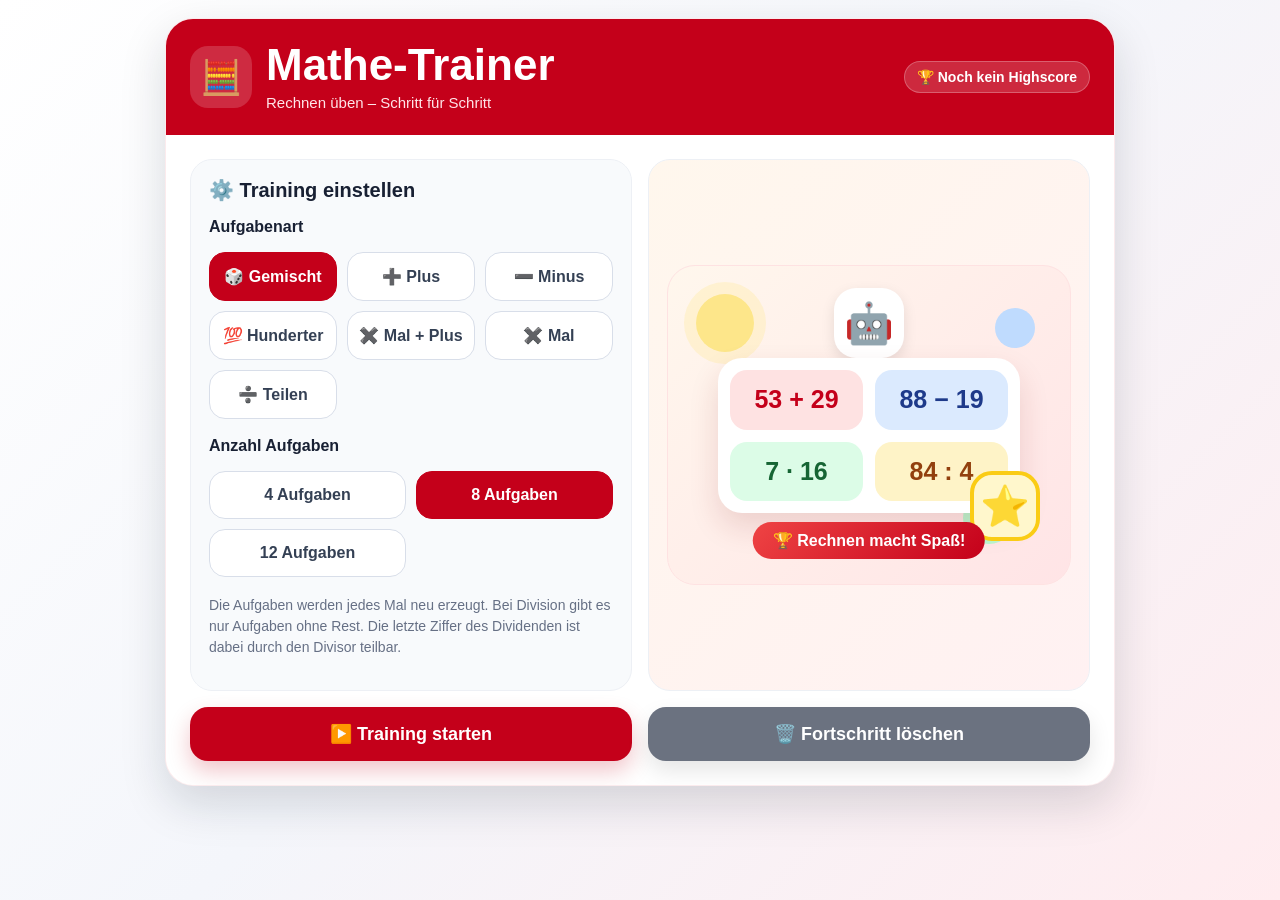
==== commit e5784a67: "Update title and improve comments in index.html" ====
--- a/index.html
+++ b/index.html
@@ -3,7 +3,7 @@
 <head>
 <meta charset="UTF-8">
 <meta name="viewport" content="width=device-width, initial-scale=1.0">
-<title>Mathe-Trainer die besten Kinder der Welt</title>
+<title>Mathe-Trainer – Rechnen üben</title>
 
 <style>
 :root{
@@ -650,8 +650,12 @@
   }
 }
 
-/* Druck */
+/* =========================
+   DRUCK
+========================= */
+
 @media print{
+
   body{
     background:#fff;
     padding:0;
@@ -682,10 +686,6 @@
 
 <div class="card">
 
-<!-- =========================
-     HEADER
-========================= -->
-
 <header class="header">
 
   <div class="brand">
@@ -694,6 +694,7 @@
 
     <div>
       <h1>Mathe-Trainer</h1>
+
       <p class="subtitle">
         Rechnen üben – Schritt für Schritt
       </p>
@@ -715,9 +716,7 @@
 
 </header>
 
-
 <div class="content">
-
 
 <!-- ==================================================
      STARTSEITE
@@ -726,8 +725,6 @@
 <section id="startScreen">
 
   <div class="grid two">
-
-    <!-- EINSTELLUNGEN -->
 
     <div class="panel">
 
@@ -797,7 +794,6 @@
 
       </div>
 
-
       <p><strong>Anzahl Aufgaben</strong></p>
 
       <div class="options two" id="amountOptions">
@@ -828,16 +824,14 @@
 
       </div>
 
-
       <p class="hint">
         Die Aufgaben werden jedes Mal neu erzeugt.
-        Bei Division entstehen nur Aufgaben mit ganzen Ergebnissen.
+        Bei Division gibt es nur Aufgaben ohne Rest.
+        Die letzte Ziffer des Dividenden ist dabei
+        durch den Divisor teilbar.
       </p>
 
     </div>
-
-
-    <!-- BILD -->
 
     <div class="panel visual">
 
@@ -868,7 +862,7 @@
           </div>
 
           <div class="math-box math-yellow">
-            123 : 3
+            84 : 4
           </div>
 
         </div>
@@ -886,7 +880,6 @@
     </div>
 
   </div>
-
 
   <div
     class="grid two"
@@ -956,7 +949,6 @@
 
   </div>
 
-
   <div class="progress-wrap">
 
     <div
@@ -965,7 +957,6 @@
     ></div>
 
   </div>
-
 
   <div class="task-box">
 
@@ -987,14 +978,12 @@
 
     </div>
 
-
     <div
       id="task"
       class="task"
     >
       53 + 29 = ?
     </div>
-
 
     <input
       id="answer"
@@ -1008,24 +997,20 @@
 
   </div>
 
-
   <div
     id="tipBox"
     class="tip hidden"
   ></div>
 
-
   <div
     id="feedback"
     class="feedback"
   ></div>
 
-
   <div
     id="reward"
     class="reward"
   ></div>
-
 
   <div class="grid two">
 
@@ -1075,7 +1060,6 @@
     💪
   </div>
 
-
   <div class="stats">
 
     <div class="stat">
@@ -1107,7 +1091,6 @@
     </div>
 
   </div>
-
 
   <div
     class="panel"
@@ -1133,7 +1116,6 @@
 
   </div>
 
-
   <div class="grid two">
 
     <div class="panel">
@@ -1149,7 +1131,6 @@
 
     </div>
 
-
     <div class="panel">
 
       <p class="panel-title">
@@ -1164,7 +1145,6 @@
     </div>
 
   </div>
-
 
   <div class="footer-actions">
 
@@ -1206,15 +1186,15 @@
 
 
 <script>
+
 /* =====================================================
    MATHE-TRAINER
-   Komplett neue Aufgabenstruktur
-===================================================== */
-
-
-/* -----------------------------------------------------
+===================================================== */
+
+
+/* =====================================================
    EINSTELLUNGEN
------------------------------------------------------ */
+===================================================== */
 
 const settings = {
   type: "mixed",
@@ -1222,9 +1202,9 @@
 };
 
 
-/* -----------------------------------------------------
+/* =====================================================
    SPIELVARIABLEN
------------------------------------------------------ */
+===================================================== */
 
 let tasks = [];
 let answers = [];
@@ -1242,9 +1222,9 @@
 let wrongTasks = [];
 
 
-/* -----------------------------------------------------
+/* =====================================================
    HILFSFUNKTIONEN
------------------------------------------------------ */
+===================================================== */
 
 function $(id){
   return document.getElementById(id);
@@ -1252,6 +1232,7 @@
 
 
 function rand(min,max){
+
   return Math.floor(
     Math.random() * (max - min + 1)
   ) + min;
@@ -1259,8 +1240,11 @@
 
 
 function choose(array){
+
   return array[
-    Math.floor(Math.random() * array.length)
+    Math.floor(
+      Math.random() * array.length
+    )
   ];
 }
 
@@ -1299,9 +1283,9 @@
 }
 
 
-/* -----------------------------------------------------
+/* =====================================================
    STORAGE
------------------------------------------------------ */
+===================================================== */
 
 function getStorage(key,fallback){
 
@@ -1334,7 +1318,7 @@
 
   }catch(error){
 
-    /* Falls localStorage nicht verfügbar ist */
+    /* localStorage eventuell nicht verfügbar */
   }
 }
 
@@ -1352,10 +1336,9 @@
 }
 
 
-/* -----------------------------------------------------
+/* =====================================================
    AUFGABENOBJEKT
-   ALLE AUFGABEN HABEN DIE GLEICHE STRUKTUR
------------------------------------------------------ */
+===================================================== */
 
 function createTask(
   text,
@@ -1379,16 +1362,8 @@
 
 
 /* =====================================================
-   AUFGABEN GENERIEREN
-===================================================== */
-
-
-/* -----------------------------------------------------
-   1. PLUS
-   Beispiele:
-   53 + 29
-   47 + 35
------------------------------------------------------ */
+   PLUS
+===================================================== */
 
 function generatePlus(){
 
@@ -1409,12 +1384,9 @@
 }
 
 
-/* -----------------------------------------------------
-   2. MINUS
-   Beispiele:
-   88 - 19
-   74 - 28
------------------------------------------------------ */
+/* =====================================================
+   MINUS
+===================================================== */
 
 function generateMinus(){
 
@@ -1435,13 +1407,9 @@
 }
 
 
-/* -----------------------------------------------------
-   3. HUNDERTER-MINUS
-   Beispiele:
-   600 - 12
-   400 - 27
-   800 - 35
------------------------------------------------------ */
+/* =====================================================
+   HUNDERTER-MINUS
+===================================================== */
 
 function generateHundreds(){
 
@@ -1464,12 +1432,9 @@
 }
 
 
-/* -----------------------------------------------------
-   4. MAL + PLUS
-   Beispiele:
-   4 · 6 + 12
-   7 · 5 + 13
------------------------------------------------------ */
+/* =====================================================
+   MAL + PLUS
+===================================================== */
 
 function generateMixedMultiply(){
 
@@ -1496,12 +1461,9 @@
 }
 
 
-/* -----------------------------------------------------
-   5. MAL MIT ZWEISTELLIGER ZAHL
-   Beispiele:
-   7 · 16
-   5 · 23
------------------------------------------------------ */
+/* =====================================================
+   MAL
+===================================================== */
 
 function generateMultiply(){
 
@@ -1522,28 +1484,89 @@
 }
 
 
-/* -----------------------------------------------------
-   6. TEILEN
-   Beispiele:
-   123 : 3
-   288 : 4
-
-   WICHTIG:
-   Der Dividend wird immer aus
-   Divisor × Ergebnis erzeugt.
-   Dadurch gibt es KEINE Kommazahlen.
------------------------------------------------------ */
+/* =====================================================
+   TEILEN
+   KINDGERECHTER:
+   - nur Divisoren 2, 3, 4, 5
+   - keine Division mit Rest
+   - letzte Ziffer des Dividenden
+     ist durch den Divisor teilbar
+===================================================== */
 
 function generateDivision(){
 
+  /*
+    Wir verwenden bewusst nur kleine
+    Divisoren, damit die Aufgaben
+    leichter bleiben.
+  */
+
   const divisor =
-    rand(2,9);
+    choose([2,3,4,5]);
+
+
+  /*
+    Mögliche letzte Ziffern.
+    Sie müssen durch den Divisor
+    teilbar sein.
+  */
+
+  const possibleLastDigits = [];
+
+  for(
+    let digit = 0;
+    digit <= 9;
+    digit++
+  ){
+
+    if(
+      digit % divisor === 0
+    ){
+
+      possibleLastDigits.push(
+        digit
+      );
+    }
+  }
+
+
+  /*
+    Keine 0 als letzte Stelle,
+    damit es kindgerechte Aufgaben
+    mit zweistelligem Dividend gibt.
+  */
+
+  const usableDigits =
+    possibleLastDigits.filter(
+      digit => digit !== 0
+    );
+
+
+  const lastDigit =
+    choose(usableDigits);
+
+
+  /*
+    Zehnerstelle:
+    1 bis 9
+  */
+
+  const tens =
+    rand(1,9);
+
+
+  const dividend =
+    tens * 10 + lastDigit;
+
+
+  /*
+    Durch die Konstruktion ist
+    der Dividend garantiert teilbar.
+  */
 
   const quotient =
-    rand(10,50);
-
-  const dividend =
-    divisor * quotient;
+    dividend / divisor;
+
 
   return createTask(
 
@@ -1553,13 +1576,13 @@
 
     "➗ Teilen",
 
-    `Tipp: Frage dich: Welche Zahl · ${divisor} ergibt ${dividend}?`
-  );
-}
-
-
-/* =====================================================
-   AUFGABEN AUSWÄHLEN
+    `Tipp: Die letzte Ziffer ${lastDigit} ist durch ${divisor} teilbar.`
+  );
+}
+
+
+/* =====================================================
+   AUFGABEN NACH TYP
 ===================================================== */
 
 function generateTaskByType(type){
@@ -1590,9 +1613,9 @@
 }
 
 
-/* -----------------------------------------------------
-   GEMISCHTE AUFGABEN
------------------------------------------------------ */
+/* =====================================================
+   GEMISCHT
+===================================================== */
 
 function generateMixedTask(){
 
@@ -1613,9 +1636,9 @@
 }
 
 
-/* -----------------------------------------------------
+/* =====================================================
    AUFGABENLISTE ERSTELLEN
------------------------------------------------------ */
+===================================================== */
 
 function createTasks(){
 
@@ -1624,6 +1647,7 @@
   const used = new Set();
 
   let attempts = 0;
+
 
   while(
     result.length < settings.amount &&
@@ -1632,11 +1656,14 @@
 
     attempts++;
 
+
     let task;
 
+
     if(settings.type === "mixed"){
 
-      task = generateMixedTask();
+      task =
+        generateMixedTask();
 
     }else{
 
@@ -1647,12 +1674,9 @@
     }
 
 
-    /*
-      Jede Aufgabe bekommt einen eindeutigen
-      Text-Schlüssel.
-    */
-
-    const key = task.text;
+    const key =
+      task.text;
+
 
     if(!used.has(key)){
 
@@ -1664,18 +1688,19 @@
 
 
   /*
-    Sicherheitsprüfung:
-    Falls aus irgendeinem Grund nicht genug
-    unterschiedliche Aufgaben erzeugt wurden,
-    werden weitere Aufgaben ergänzt.
+    Sicherheitsreserve.
   */
 
-  while(result.length < settings.amount){
+  while(
+    result.length < settings.amount
+  ){
 
     const task =
       settings.type === "mixed"
         ? generateMixedTask()
-        : generateTaskByType(settings.type);
+        : generateTaskByType(
+            settings.type
+          );
 
     result.push(task);
   }
@@ -1710,29 +1735,34 @@
    TRAINING STARTEN
 ===================================================== */
 
-function startTraining(customTasks = null){
+function startTraining(
+  customTasks = null
+){
 
   clearInterval(timer);
 
 
   if(customTasks){
 
-    tasks = customTasks.map(task => ({
-
-      text: String(task.text),
-
-      answer: Number(task.answer),
-
-      type: String(task.type),
-
-      tip: String(task.tip || "")
-
-    }));
+    tasks =
+      customTasks.map(
+        task => ({
+
+          text: String(task.text),
+
+          answer: Number(task.answer),
+
+          type: String(task.type),
+
+          tip: String(task.tip || "")
+
+        })
+      );
 
   }else{
 
-    tasks = createTasks();
-
+    tasks =
+      createTasks();
   }
 
 
@@ -1748,11 +1778,6 @@
 
   taskChecked = false;
 
-
-  /*
-    Münzen bleiben über mehrere Trainings
-    erhalten.
-  */
 
   coins =
     getStorage(
@@ -1760,6 +1785,7 @@
       0
     );
 
+
   playerLevel =
     getStorage(
       "matheTrainerLevel",
@@ -1779,6 +1805,9 @@
   $("level").textContent =
     playerLevel;
 
+  $("timer").textContent =
+    "00:00";
+
 
   showScreen(
     "trainingScreen"
@@ -1789,14 +1818,17 @@
 
 
   timer =
-    setInterval(() => {
-
-      seconds++;
-
-      $("timer").textContent =
-        formatTime(seconds);
-
-    },1000);
+    setInterval(
+      () => {
+
+        seconds++;
+
+        $("timer").textContent =
+          formatTime(seconds);
+
+      },
+      1000
+    );
 }
 
 
@@ -1806,15 +1838,18 @@
 
 function showTask(){
 
-  const task =
+  /*
+    WICHTIG:
+    let statt const, weil im Fehlerfall
+    eine Ersatzaufgabe zugewiesen wird.
+  */
+
+  let task =
     tasks[currentIndex];
 
 
   /*
-    Sicherheitsprüfung:
-    Sollte jemals ein ungültiges Objekt
-    entstehen, wird keine undefined-Aufgabe
-    angezeigt.
+    Sicherheitsprüfung.
   */
 
   if(
@@ -1828,6 +1863,7 @@
       "Ungültige Aufgabe:",
       task
     );
+
 
     task =
       createTask(
@@ -1836,6 +1872,10 @@
         "➕ Plus",
         "Rechne 5 + 5."
       );
+
+
+    tasks[currentIndex] =
+      task;
   }
 
 
@@ -1858,6 +1898,7 @@
   const progress =
     (currentIndex / tasks.length) * 100;
 
+
   $("progress").style.width =
     progress + "%";
 
@@ -1871,11 +1912,8 @@
 
 
   /*
-    DIE WICHTIGE ZEILE:
-    Nur task.text wird angezeigt.
-    Dadurch kann hier kein
-    "undefined = undefined"
-    entstehen.
+    Hier wird ausschließlich
+    task.text angezeigt.
   */
 
   $("task").textContent =
@@ -1909,44 +1947,53 @@
   taskChecked = false;
 
 
-  setTimeout(() => {
-
-    $("answer").focus();
-
-  },100);
-}
-
-
-/* -----------------------------------------------------
+  setTimeout(
+    () => {
+      $("answer").focus();
+    },
+    100
+  );
+}
+
+
+/* =====================================================
    SCHWIERIGKEIT
------------------------------------------------------ */
+===================================================== */
 
 function getDifficulty(task){
 
   if(
     task.type.includes("Plus")
   ){
+
     return "Zweizellig";
   }
+
 
   if(
     task.type.includes("Hunderter")
   ){
+
     return "Hunderter";
   }
+
 
   if(
     task.type.includes("Teilen")
   ){
-    return "Geteilt";
-  }
+
+    return "Leichtes Teilen";
+  }
+
 
   if(
     task.type.includes("Mal")
   ){
+
     return "Malaufgabe";
   }
 
+
   return "Übung";
 }
 
@@ -1958,8 +2005,8 @@
 function checkAnswer(){
 
   /*
-    Wenn bereits geprüft wurde,
-    geht der Button zur nächsten Aufgabe.
+    Wenn bereits geprüft:
+    nächste Aufgabe.
   */
 
   if(taskChecked){
@@ -2033,22 +2080,22 @@
     $("reward").textContent =
       getRewardMessage();
 
-
   }else{
 
     $("feedback").className =
       "feedback bad";
 
+
     $("feedback").textContent =
       `❌ Leider falsch. Die Lösung ist ${task.answer}.`;
 
 
-    $("tipBox").classList.remove(
-      "hidden"
-    );
+    $("tipBox")
+      .classList.remove("hidden");
+
 
     $("tipBox").innerHTML =
-      `<strong>💡 Tipp:</strong> ${task.tip}`;
+      `<strong>💡 Tipp:</strong> ${escapeHTML(task.tip)}`;
 
 
     wrongTasks.push({
@@ -2065,7 +2112,6 @@
 
 
     saveMistake(task);
-
   }
 
 
@@ -2142,6 +2188,7 @@
     coins
   );
 
+
   setStorage(
     "matheTrainerLevel",
     playerLevel
@@ -2158,26 +2205,26 @@
   if(coins === 5){
 
     return "🎉 Hund freigeschaltet! 🐶";
-
-  }
+  }
+
 
   if(coins === 10){
 
     return "🎉 Katze freigeschaltet! 🐱";
-
-  }
+  }
+
 
   if(coins === 15){
 
     return "🎉 Einhorn freigeschaltet! 🦄";
-
-  }
+  }
+
 
   if(coins === 20){
 
     return "👑 Mathe-König!";
-
-  }
+  }
+
 
   return "🪙 +1 Münze";
 }
@@ -2188,26 +2235,26 @@
   if(coins >= 20){
 
     return "👑 Mathe-König";
-
-  }
+  }
+
 
   if(coins >= 15){
 
     return "🦄 Einhorn";
-
-  }
+  }
+
 
   if(coins >= 10){
 
     return "🐱 Katze";
-
-  }
+  }
+
 
   if(coins >= 5){
 
     return "🐶 Hund";
-
-  }
+  }
+
 
   return "🎁 Weiter üben!";
 }
@@ -2226,11 +2273,6 @@
     );
 
 
-  /*
-    Gleiche Aufgabe nicht mehrfach
-    speichern.
-  */
-
   mistakes =
     mistakes.filter(
       item =>
@@ -2332,70 +2374,71 @@
 }
 
 
-/* -----------------------------------------------------
+/* =====================================================
    STERNE
------------------------------------------------------ */
+===================================================== */
 
 function getStars(percent){
 
   if(percent >= 95){
 
     return "⭐⭐⭐";
-
-  }
+  }
+
 
   if(percent >= 80){
 
     return "⭐⭐";
-
-  }
+  }
+
 
   if(percent >= 60){
 
     return "⭐";
-
-  }
+  }
+
 
   return "💪";
 }
 
 
-/* -----------------------------------------------------
+/* =====================================================
    ENDERGEBNIS
------------------------------------------------------ */
+===================================================== */
 
 function getFinalReward(percent){
 
   if(percent >= 95){
 
     return "👑 Mathe-König";
-
-  }
+  }
+
 
   if(percent >= 80){
 
     return "🥇 Gold-Pokal";
-
-  }
+  }
+
 
   if(percent >= 50){
 
     return "🥈 Silber-Pokal";
-
-  }
+  }
+
 
   return "🥉 Bronze-Pokal";
 }
 
 
 /* =====================================================
-   LISTEN DER AUSWERTUNG
+   AUSWERTUNGSLISTEN
 ===================================================== */
 
 function renderSummaryLists(){
 
   const wrongList =
     $("wrongList");
+
 
   const allList =
     $("allList");
@@ -2475,9 +2518,9 @@
 }
 
 
-/* -----------------------------------------------------
+/* =====================================================
    HTML SICHER DARSTELLEN
------------------------------------------------------ */
+===================================================== */
 
 function escapeHTML(value){
 
@@ -2508,12 +2551,6 @@
   }
 
 
-  /*
-    Die fehlerhaften Aufgaben werden
-    als vollständige Aufgabenobjekte
-    wieder verwendet.
-  */
-
   const repeatTasks =
     wrongTasks.map(
       task => ({
@@ -2570,11 +2607,6 @@
 
   };
 
-
-  /*
-    Bei gleichem Prozentwert
-    gewinnt die schnellere Zeit.
-  */
 
   const isBetter =
     !old ||
@@ -2658,14 +2690,17 @@
     "matheTrainerCoins"
   );
 
+
   removeStorage(
     "matheTrainerLevel"
   );
 
+
   removeStorage(
     "matheTrainerMistakes"
   );
 
+
   removeStorage(
     "matheTrainerHighscore"
   );
@@ -2686,11 +2721,8 @@
 
 
 /* =====================================================
-   OPTIONEN
-===================================================== */
-
-
-/* Aufgabenart */
+   AUFGABENART OPTIONEN
+===================================================== */
 
 $("typeOptions")
   .addEventListener(
@@ -2731,6 +2763,7 @@
         "active"
       );
 
+
       button.setAttribute(
         "aria-pressed",
         "true"
@@ -2743,7 +2776,9 @@
   );
 
 
-/* Anzahl */
+/* =====================================================
+   ANZAHL OPTIONEN
+===================================================== */
 
 $("amountOptions")
   .addEventListener(
@@ -2784,6 +2819,7 @@
         "active"
       );
 
+
       button.setAttribute(
         "aria-pressed",
         "true"
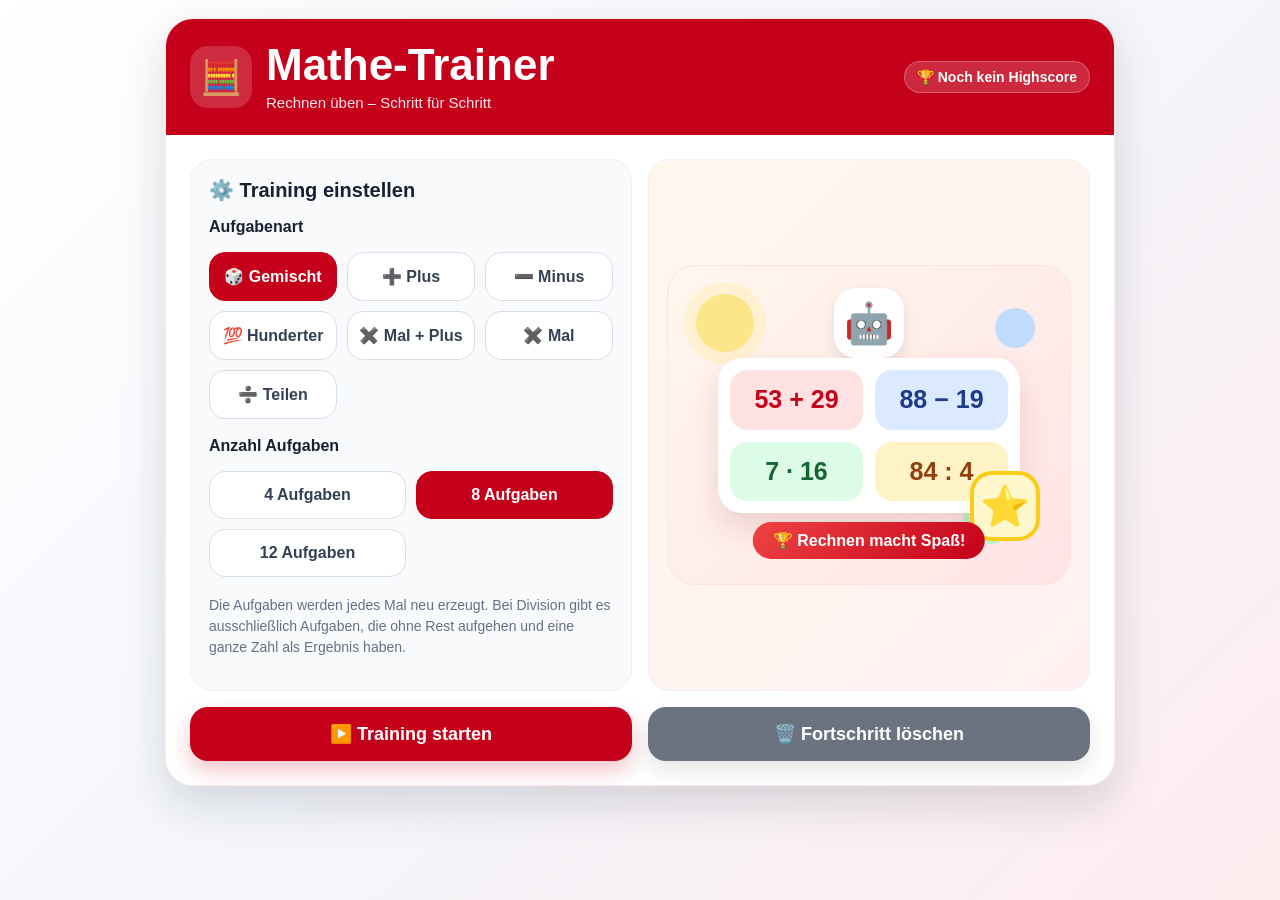
==== commit d11a6192: "Refine division task generation and hints Updated division task generation logic for clarity and cor" ====
--- a/index.html
+++ b/index.html
@@ -826,9 +826,9 @@
 
       <p class="hint">
         Die Aufgaben werden jedes Mal neu erzeugt.
-        Bei Division gibt es nur Aufgaben ohne Rest.
-        Die letzte Ziffer des Dividenden ist dabei
-        durch den Divisor teilbar.
+        Bei Division gibt es ausschließlich Aufgaben,
+        die ohne Rest aufgehen und eine ganze Zahl als
+        Ergebnis haben.
       </p>
 
     </div>
@@ -1486,19 +1486,13 @@
 
 /* =====================================================
    TEILEN
-   KINDGERECHTER:
-   - nur Divisoren 2, 3, 4, 5
-   - keine Division mit Rest
-   - letzte Ziffer des Dividenden
-     ist durch den Divisor teilbar
+   GARANTIERT OHNE REST
 ===================================================== */
 
 function generateDivision(){
 
   /*
-    Wir verwenden bewusst nur kleine
-    Divisoren, damit die Aufgaben
-    leichter bleiben.
+    Wir wählen zuerst den Divisor.
   */
 
   const divisor =
@@ -1506,66 +1500,30 @@
 
 
   /*
-    Mögliche letzte Ziffern.
-    Sie müssen durch den Divisor
-    teilbar sein.
+    Danach wählen wir ein
+    ganzzahliges Ergebnis.
   */
 
-  const possibleLastDigits = [];
-
-  for(
-    let digit = 0;
-    digit <= 9;
-    digit++
-  ){
-
-    if(
-      digit % divisor === 0
-    ){
-
-      possibleLastDigits.push(
-        digit
-      );
-    }
-  }
+  const quotient =
+    rand(2,20);
 
 
   /*
-    Keine 0 als letzte Stelle,
-    damit es kindgerechte Aufgaben
-    mit zweistelligem Dividend gibt.
+    Der Dividend wird aus
+    Divisor × Ergebnis erzeugt.
+
+    Dadurch ist garantiert:
+
+    dividend / divisor = quotient
+
+    und somit:
+    - kein Rest
+    - keine Dezimalzahl
+    - keine Kommazahl
   */
 
-  const usableDigits =
-    possibleLastDigits.filter(
-      digit => digit !== 0
-    );
-
-
-  const lastDigit =
-    choose(usableDigits);
-
-
-  /*
-    Zehnerstelle:
-    1 bis 9
-  */
-
-  const tens =
-    rand(1,9);
-
-
   const dividend =
-    tens * 10 + lastDigit;
-
-
-  /*
-    Durch die Konstruktion ist
-    der Dividend garantiert teilbar.
-  */
-
-  const quotient =
-    dividend / divisor;
+    divisor * quotient;
 
 
   return createTask(
@@ -1576,7 +1534,7 @@
 
     "➗ Teilen",
 
-    `Tipp: Die letzte Ziffer ${lastDigit} ist durch ${divisor} teilbar.`
+    `Tipp: Überlege, welche Zahl mal ${divisor} den Dividend ${dividend} ergibt.`
   );
 }
 
@@ -1837,12 +1795,6 @@
 ===================================================== */
 
 function showTask(){
-
-  /*
-    WICHTIG:
-    let statt const, weil im Fehlerfall
-    eine Ersatzaufgabe zugewiesen wird.
-  */
 
   let task =
     tasks[currentIndex];
@@ -1911,11 +1863,6 @@
     getDifficulty(task);
 
 
-  /*
-    Hier wird ausschließlich
-    task.text angezeigt.
-  */
-
   $("task").textContent =
     `${currentIndex + 1}. ${task.text} = ?`;
 
@@ -1982,7 +1929,7 @@
     task.type.includes("Teilen")
   ){
 
-    return "Leichtes Teilen";
+    return "Teilen ohne Rest";
   }
 
 
@@ -2003,11 +1950,6 @@
 ===================================================== */
 
 function checkAnswer(){
-
-  /*
-    Wenn bereits geprüft:
-    nächste Aufgabe.
-  */
 
   if(taskChecked){
 
